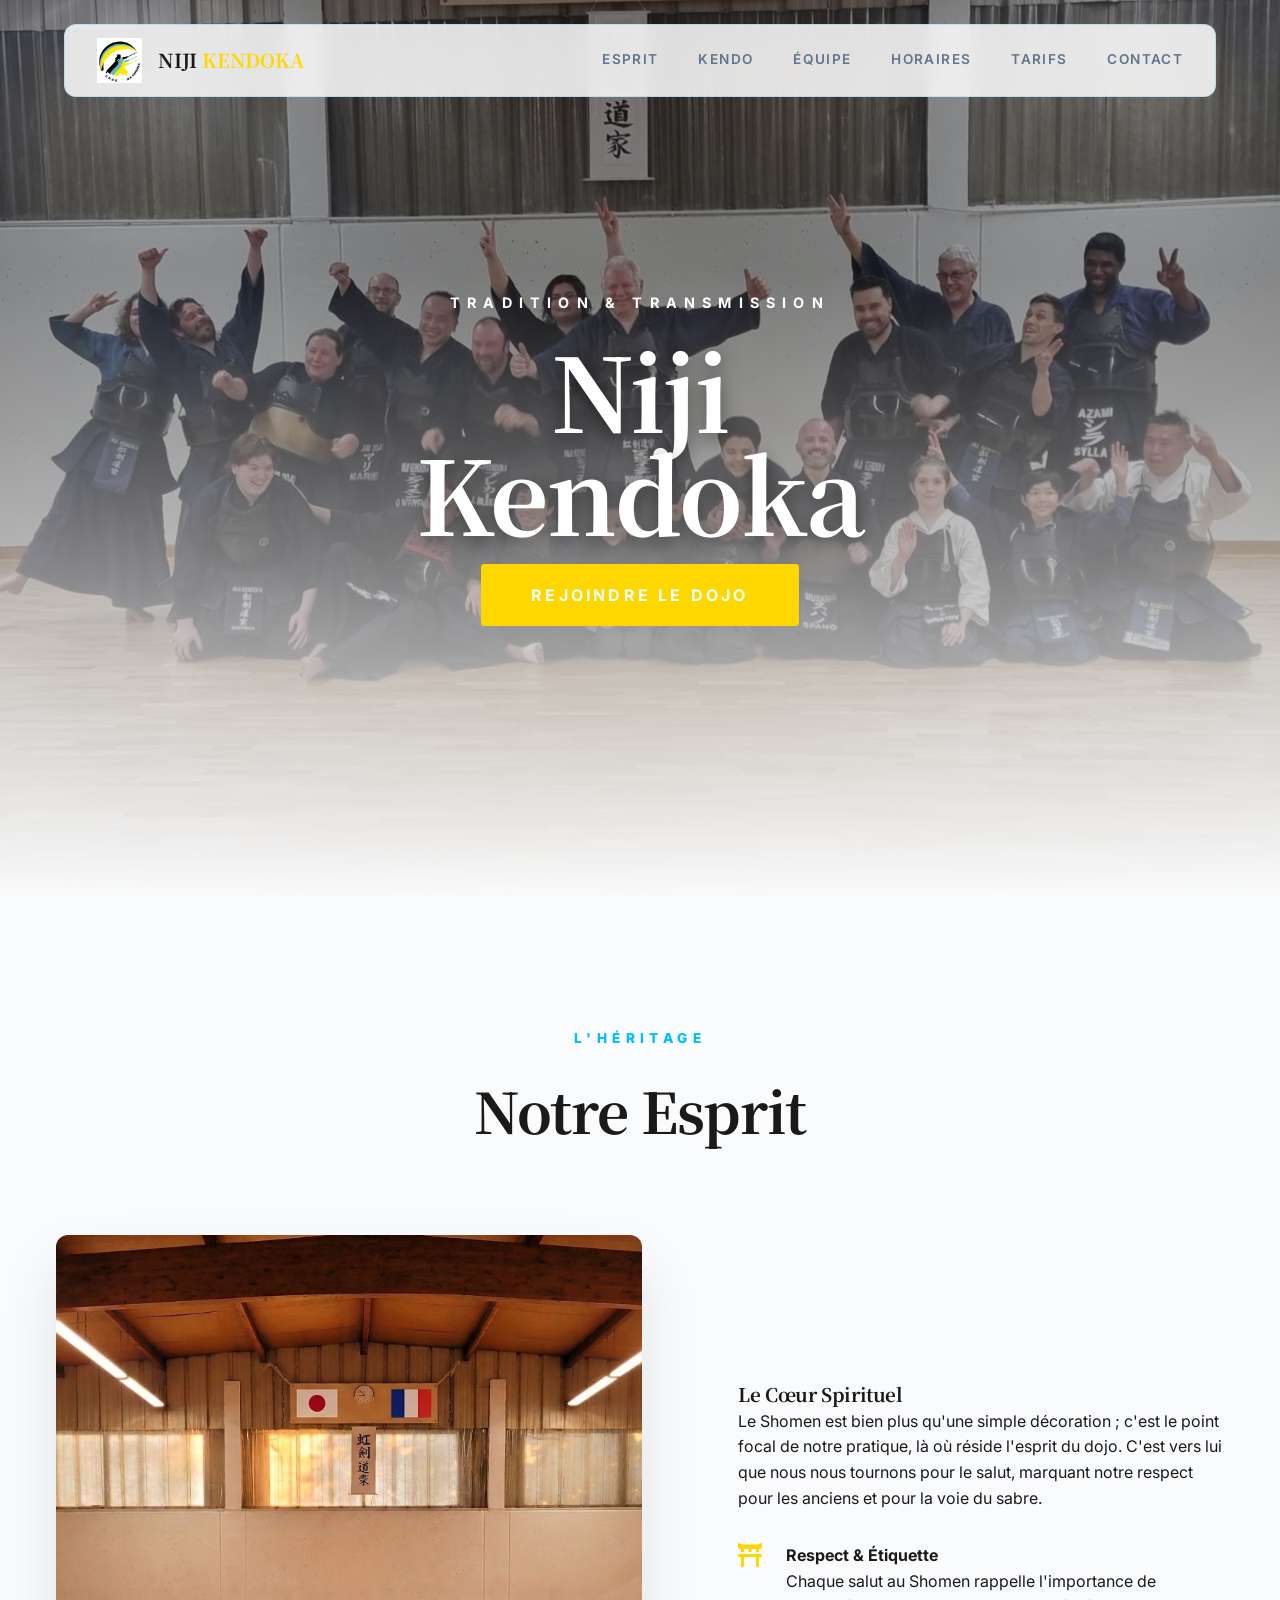
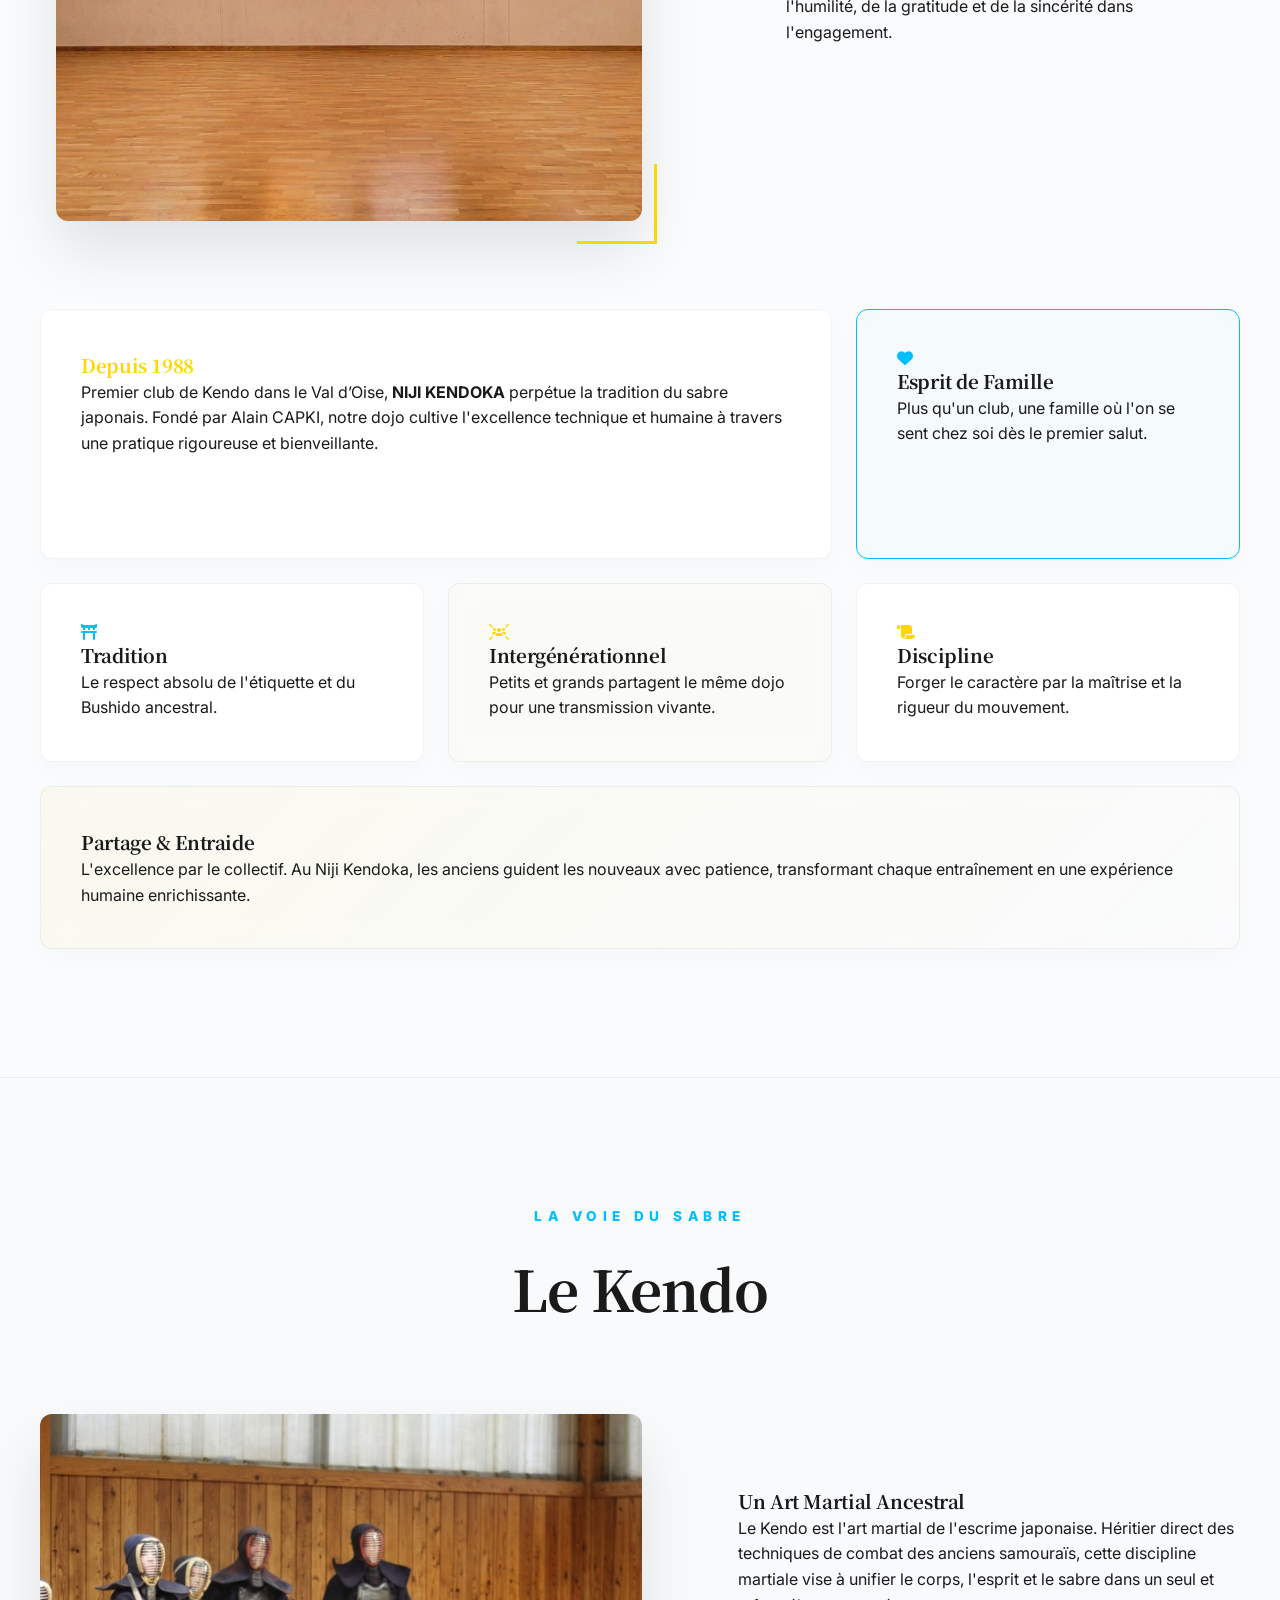
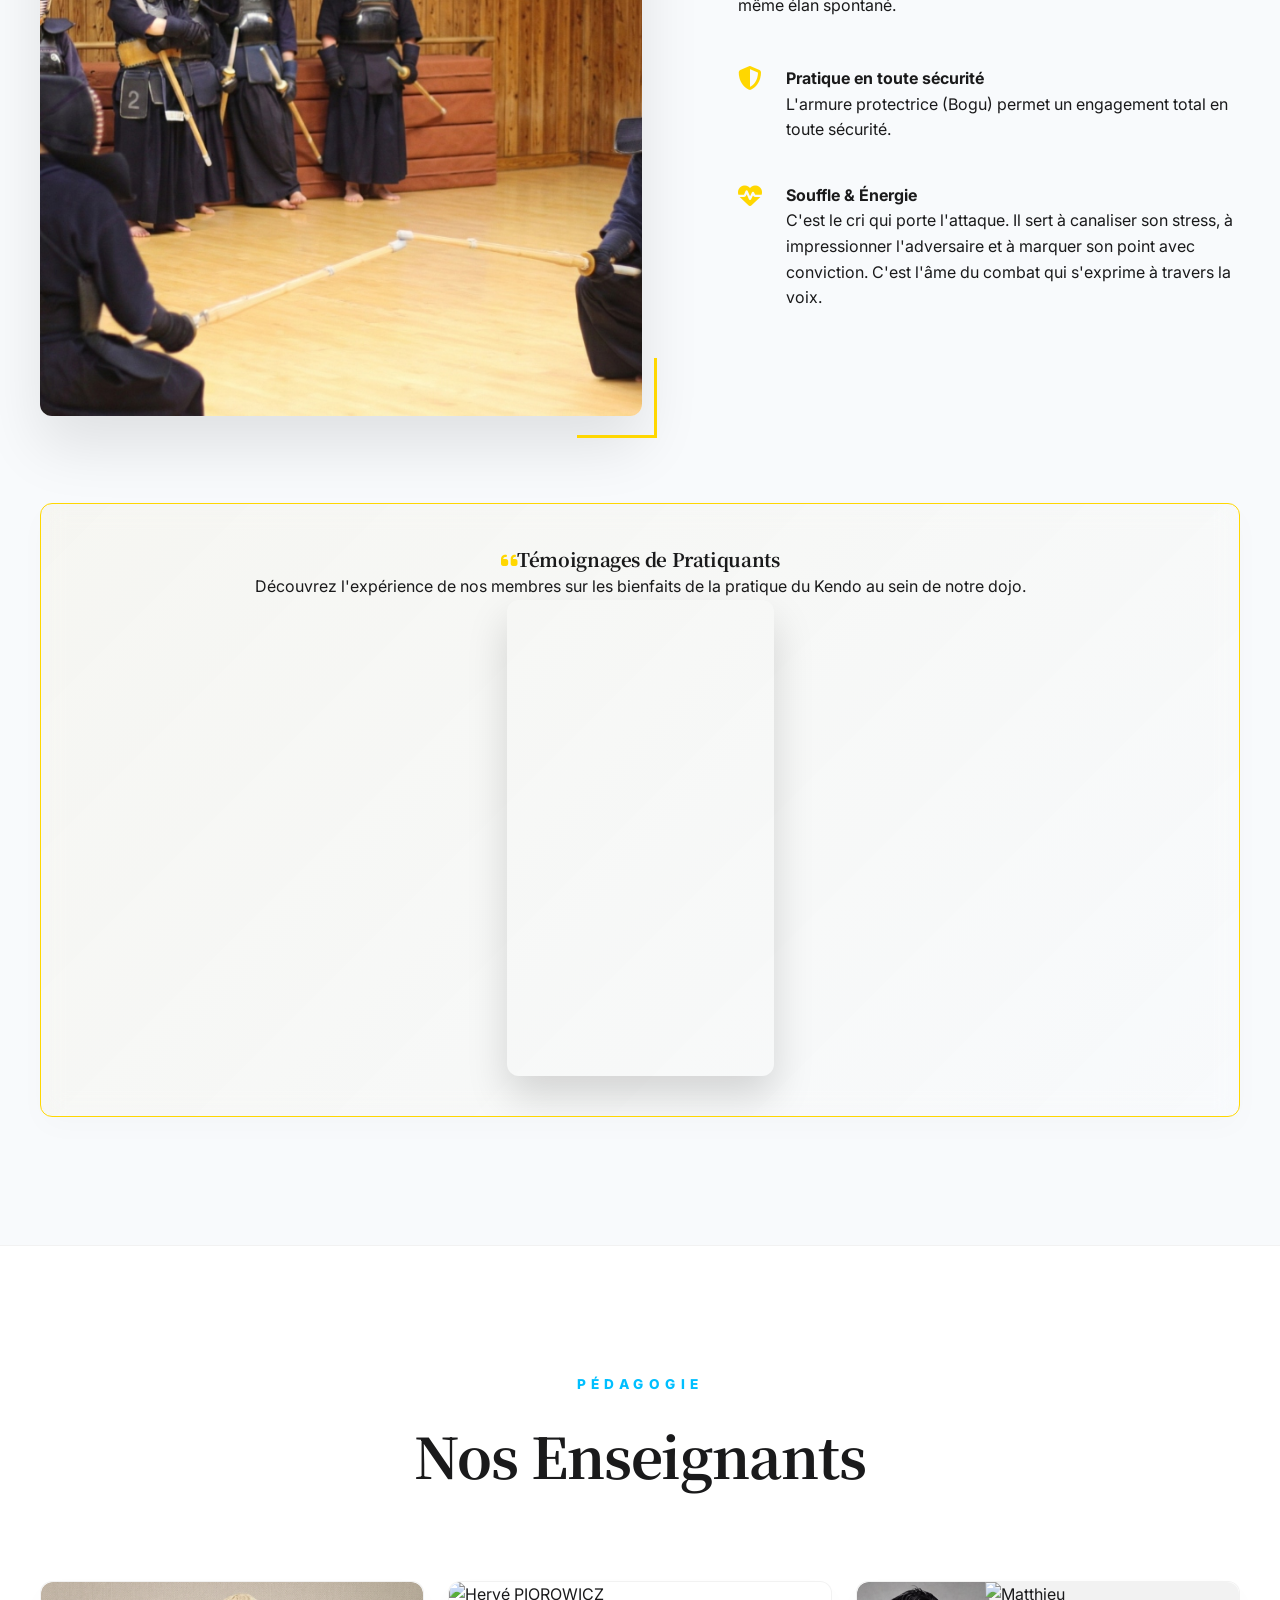
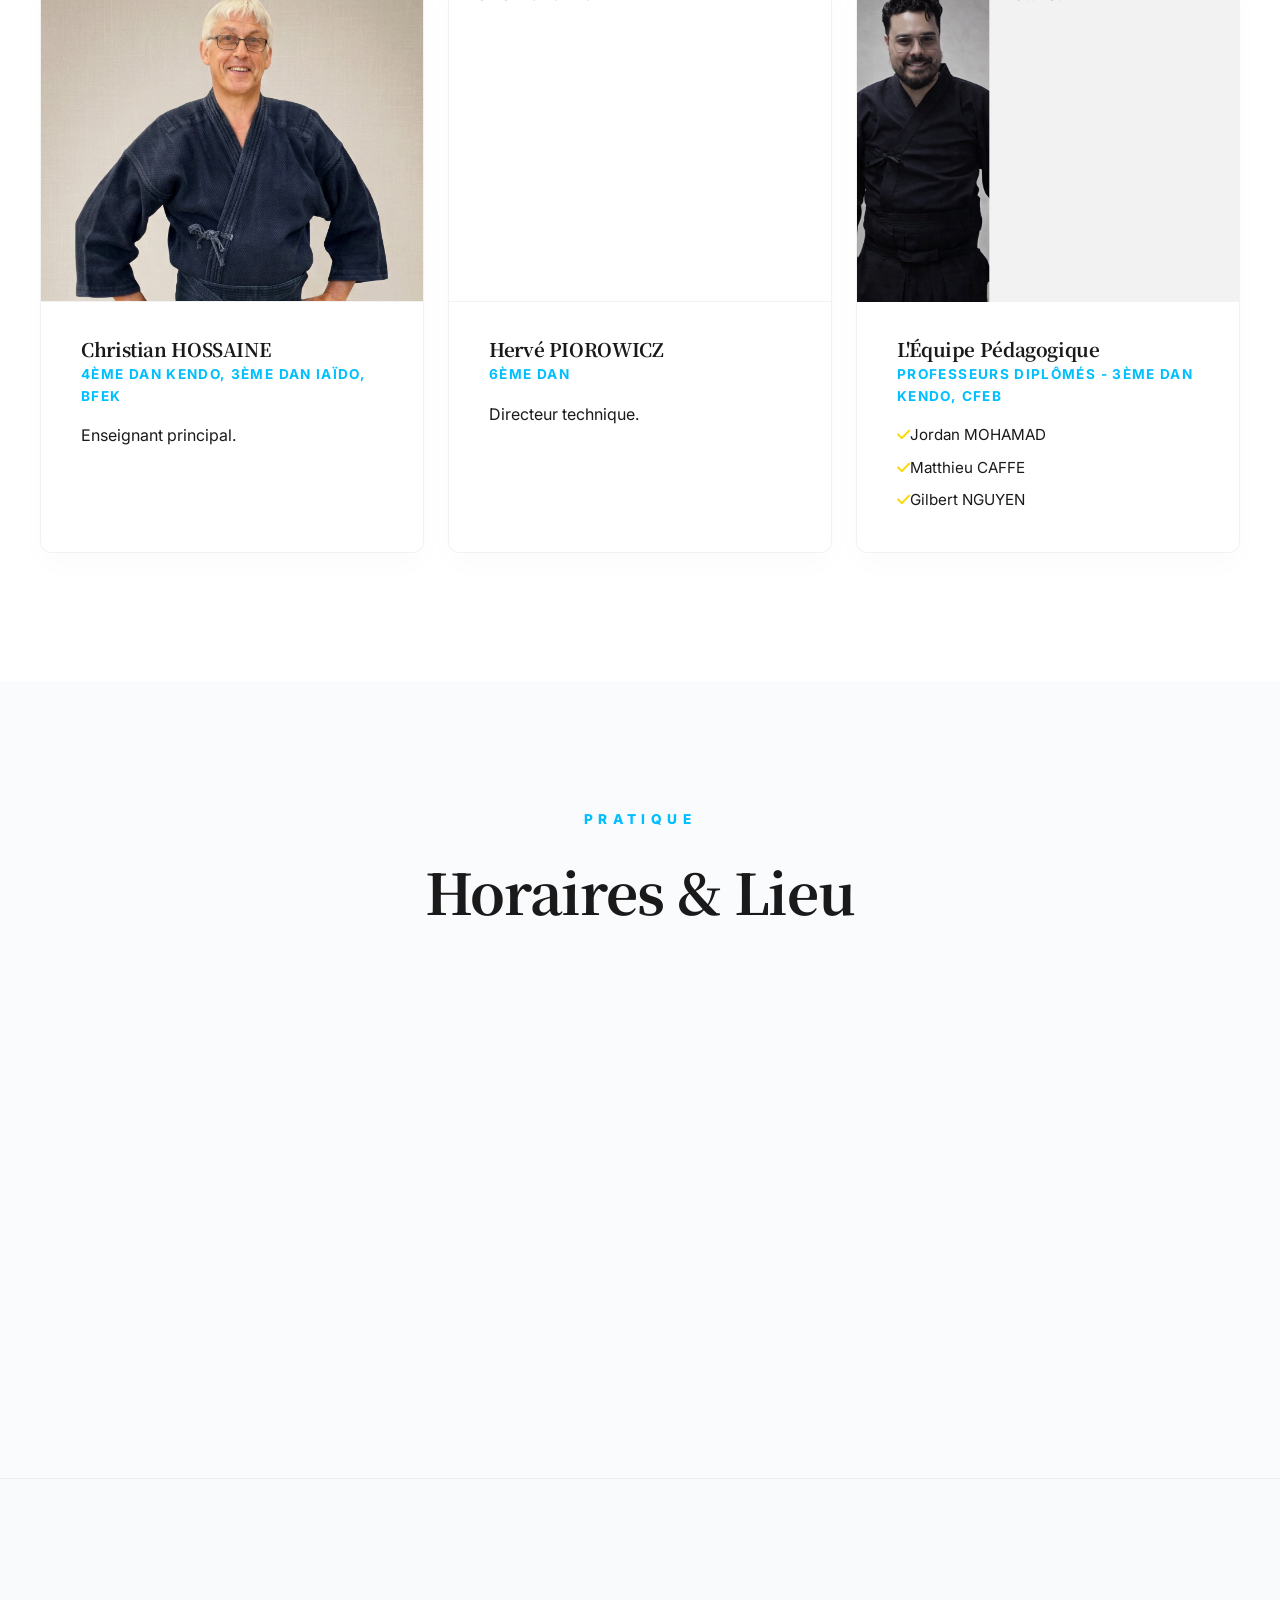
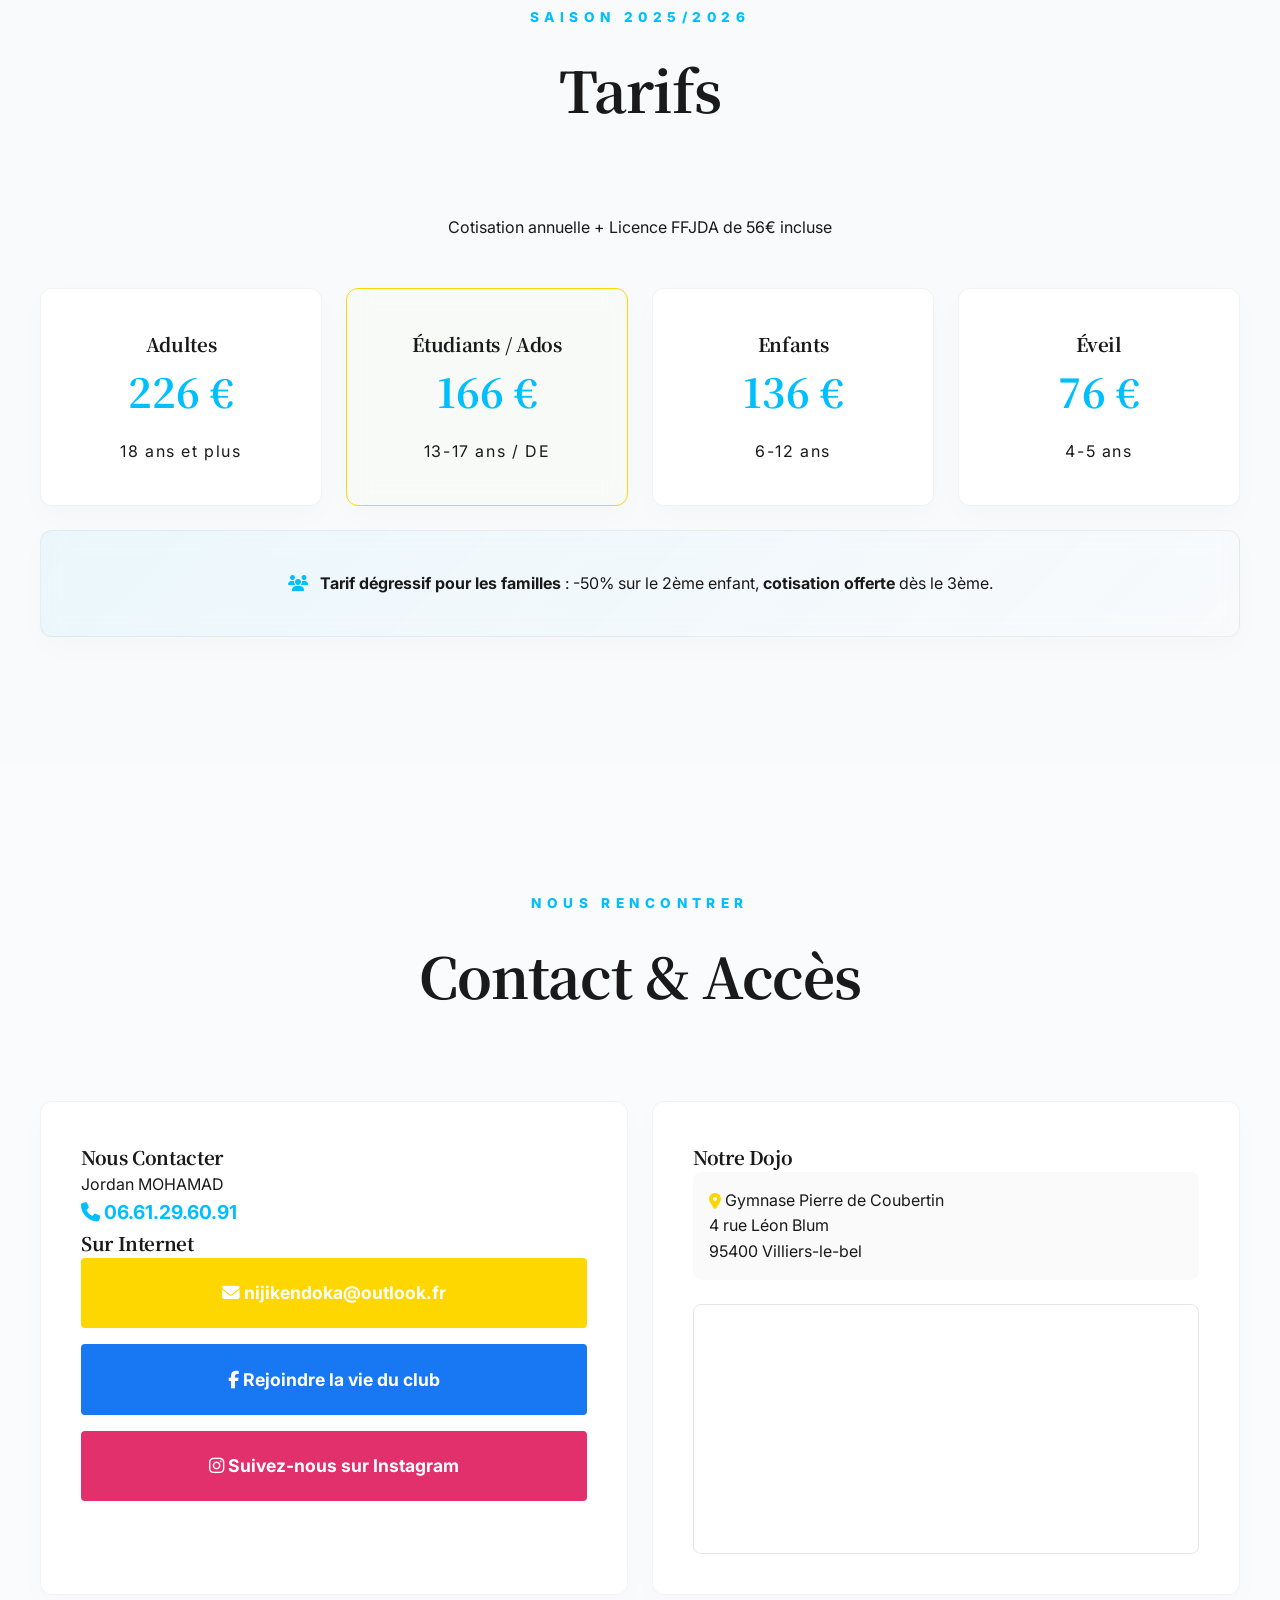
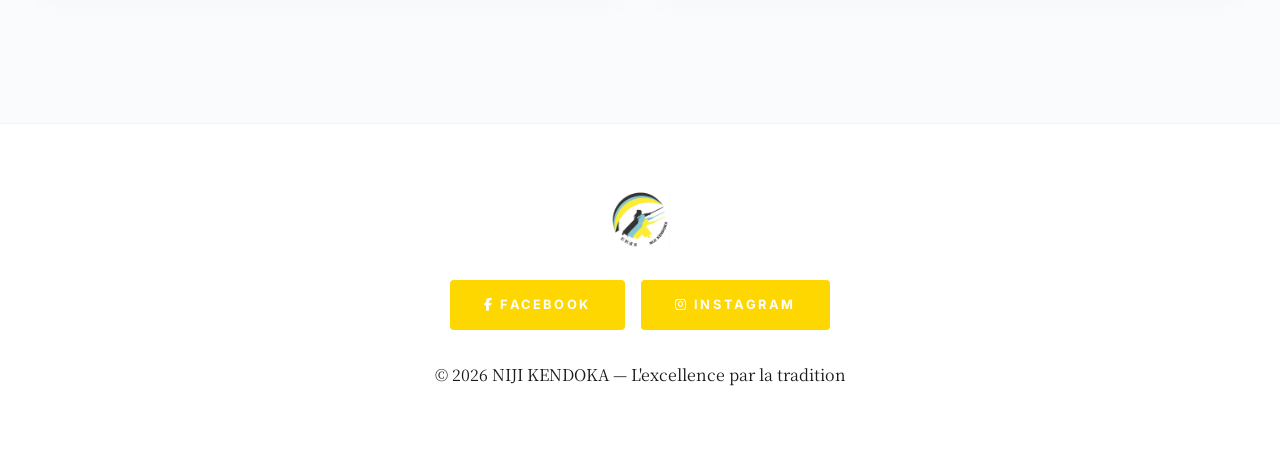
==== index.html @ efe62830 "style: Adjust Matthieu's team photo object-position." ====
<!DOCTYPE html>
<html lang="fr">

<head>
    <meta charset="UTF-8">
    <meta name="viewport" content="width=device-width, initial-scale=1.0">
    <title>Niji Kendoka | Étiquette & Tradition</title>
    <meta name="description" content="Niji Kendoka - Dojo de Kendo. Excellence, Tradition et Communauté.">
    <!-- FontAwesome -->
    <link rel="stylesheet" href="https://cdnjs.cloudflare.com/ajax/libs/font-awesome/6.4.0/css/all.min.css">
    <!-- Custom Style -->
    <link rel="stylesheet" href="styles_v2.css?v=1.2">
</head>

<body>

    <!-- Premium Floating Navbar -->
    <nav class="glass-panel">
        <a href="#" class="nav-brand">
            <img src="logo.png" alt="Niji Kendoka Logo" class="nav-logo">
            <div class="nav-text">
                <span style="color: var(--color-text-main)">NIJI</span>
                <span style="color: var(--color-primary)">KENDOKA</span>
            </div>
        </a>
        <div class="nav-links">
            <a href="#about" class="nav-link">Esprit</a>
            <a href="#kendo" class="nav-link">Kendo</a>
            <a href="#teachers" class="nav-link">Équipe</a>
            <a href="#training" class="nav-link">Horaires</a>
            <a href="#pricing" class="nav-link">Tarifs</a>
            <a href="#contact" class="nav-link">Contact</a>
        </div>
    </nav>

    <!-- Hero Section -->
    <section class="hero">
        <img src="images/dojo.jpg" alt="Niji Kendoka Club" class="hero-bg">
        <div class="hero-overlay"></div>
        <div class="hero-content reveal">
            <span class="hero-tagline">Tradition & Transmission</span>
            <h1 class="hero-title font-japanese">Niji<br>Kendoka</h1>
            <a href="#about" class="btn-premium">Rejoindre le Dojo</a>
        </div>
    </section>

    <!-- About Section (Bento Grid) -->
    <section id="about">
        <span class="section-label">L'Héritage</span>
        <h2 class="section-title">Notre Esprit</h2>

        <!-- Shomen Premium Presentation -->
        <div class="discipline-premium reveal" style="margin-bottom: 5rem; padding: 0 1rem;">
            <div class="discipline-image-wrap">
                <img src="images/shomen.png" alt="Le Shomen de Niji Kendoka">
                <div
                    style="position: absolute; bottom: -15px; right: -15px; width: 80px; height: 80px; border-right: 3px solid var(--color-primary); border-bottom: 3px solid var(--color-primary);">
                </div>
            </div>
            <div class="discipline-content">
                <h3 class="text-3xl mb-6">Le Cœur Spirituel</h3>
                <p class="text-muted text-lg mb-8">
                    Le Shomen est bien plus qu'une simple décoration ; c'est le point focal de notre pratique, là où
                    réside l'esprit du dojo. C'est vers lui que nous nous tournons pour le salut, marquant notre respect
                    pour les anciens et pour la voie du sabre.
                </p>
                <div class="feature-list" style="margin-top: 2rem;">
                    <div class="feature-item">
                        <i class="fas fa-torii-gate feature-icon"></i>
                        <div>
                            <h4 class="font-bold mb-1 text-lg">Respect & Étiquette</h4>
                            <p class="text-muted">Chaque salut au Shomen rappelle l'importance de l'humilité, de la
                                gratitude et de la sincérité dans l'engagement.</p>
                        </div>
                    </div>
                </div>
            </div>
        </div>

        <div class="bento-grid">
            <div class="bento-item glass-panel col-8 reveal" style="min-height: 250px;">
                <h3 class="text-2xl mb-4" style="color: var(--color-primary)">Depuis 1988</h3>
                <p class="text-muted">
                    Premier club de Kendo dans le Val d’Oise, <span
                        style="color: var(--color-text-main); font-weight: 700;">NIJI KENDOKA</span> perpétue la
                    tradition du sabre japonais. Fondé par Alain CAPKI, notre dojo cultive l'excellence technique et
                    humaine à travers une pratique rigoureuse et bienveillante.
                </p>
            </div>
            <div class="bento-item glass-panel col-4 reveal"
                style="border-color: var(--color-secondary); background: rgba(0, 191, 255, 0.02);">
                <i class="fas fa-heart text-3xl mb-4" style="color: var(--color-secondary)"></i>
                <h3 class="text-xl">Esprit de Famille</h3>
                <p class="text-sm text-muted">Plus qu'un club, une famille où l'on se sent chez soi dès le premier
                    salut.</p>
            </div>
            <div class="bento-item glass-panel col-4 reveal">
                <i class="fas fa-torii-gate text-3xl mb-4" style="color: var(--color-secondary)"></i>
                <h3 class="text-xl">Tradition</h3>
                <p class="text-sm text-muted">Le respect absolu de l'étiquette et du Bushido ancestral.</p>
            </div>
            <div class="bento-item glass-panel col-4 reveal" style="background: rgba(255, 215, 0, 0.02);">
                <i class="fas fa-users-rays text-3xl mb-4" style="color: var(--color-primary)"></i>
                <h3 class="text-xl">Intergénérationnel</h3>
                <p class="text-sm text-muted">Petits et grands partagent le même dojo pour une transmission vivante.</p>
            </div>
            <div class="bento-item glass-panel col-4 reveal">
                <i class="fas fa-scroll text-3xl mb-4" style="color: var(--color-primary)"></i>
                <h3 class="text-xl">Discipline</h3>
                <p class="text-sm text-muted">Forger le caractère par la maîtrise et la rigueur du mouvement.</p>
            </div>
            <div class="bento-item glass-panel col-12 reveal"
                style="background: linear-gradient(135deg, rgba(255, 215, 0, 0.05), transparent);">
                <h3 class="text-2xl mb-2">Partage & Entraide</h3>
                <p class="text-muted">L'excellence par le collectif. Au Niji Kendoka, les anciens guident les nouveaux
                    avec patience, transformant chaque entraînement en une expérience humaine enrichissante.</p>
            </div>
        </div>
    </section>

    <!-- Kendo Section -->
    <section id="kendo" style="background-color: #F8FAFC; border-top: 1px solid rgba(0,0,0,0.05);">
        <span class="section-label">La Voie du Sabre</span>
        <h2 class="section-title">Le Kendo</h2>

        <div class="discipline-premium reveal">
            <div class="discipline-image-wrap">
                <img src="images/kendo_discipline.jpg" alt="Kendo Practice Premium">
                <div
                    style="position: absolute; bottom: -15px; right: -15px; width: 80px; height: 80px; border-right: 3px solid var(--color-primary); border-bottom: 3px solid var(--color-primary);">
                </div>
            </div>
            <div class="discipline-content">
                <h3 class="text-3xl mb-6">Un Art Martial Ancestral</h3>
                <p class="text-muted mb-8 text-lg">
                    Le Kendo est l'art martial de l'escrime japonaise. Héritier direct des techniques de combat des
                    anciens samouraïs, cette discipline martiale vise à unifier le corps, l'esprit et le sabre dans un
                    seul et même élan spontané.
                </p>
                <div class="feature-list">
                    <div class="feature-item">
                        <i class="fas fa-shield-halved feature-icon"></i>
                        <div>
                            <h4 class="font-bold mb-1 text-lg">Pratique en toute sécurité</h4>
                            <p class="text-muted">L'armure protectrice (Bogu) permet un engagement total en toute
                                sécurité.</p>
                        </div>
                    </div>
                    <div class="feature-item">
                        <i class="fas fa-heart-pulse feature-icon"></i>
                        <div>
                            <h4 class="font-bold mb-1 text-lg">Souffle & Énergie</h4>
                            <p class="text-muted">C'est le cri qui porte l'attaque. Il sert à canaliser son stress, à
                                impressionner l'adversaire et à marquer son point avec conviction. C'est l'âme du combat
                                qui s'exprime à travers la voix.</p>
                        </div>
                    </div>
                </div>
            </div>
        </div>

        <div class="bento-grid" style="margin-top: 5rem;">
            <div class="bento-item glass-panel col-12 reveal"
                style="text-align: center; border-color: var(--color-primary); background: linear-gradient(135deg, rgba(212, 175, 55, 0.05), transparent);">
                <h3 class="text-3xl font-bold mb-6"><i class="fas fa-quote-left mr-4"
                        style="color: var(--color-primary);"></i>Témoignages de Pratiquants</h3>
                <p class="text-muted text-lg mb-10 max-w-3xl mx-auto">
                    Découvrez l'expérience de nos membres sur les bienfaits de la pratique du Kendo au sein de notre
                    dojo.
                </p>
                <div style="display: flex; justify-content: center;">
                    <iframe
                        src="https://www.facebook.com/plugins/video.php?height=476&href=https%3A%2F%2Fwww.facebook.com%2Freel%2F1519318279381719%2F&show_text=false&width=267&t=0"
                        width="267" height="476"
                        style="border:none;overflow:hidden; border-radius: 12px; box-shadow: 0 20px 40px rgba(0,0,0,0.15);"
                        scrolling="no" frameborder="0" allowfullscreen="true"
                        allow="autoplay; clipboard-write; encrypted-media; picture-in-picture; web-share"
                        allowFullScreen="true"></iframe>
                </div>
            </div>
        </div>
    </section>

    <!-- Teachers Section -->
    <section id="teachers" style="background-color: var(--color-surface); border-top: 1px solid rgba(0,0,0,0.05);">
        <span class="section-label">Pédagogie</span>
        <h2 class="section-title">Nos Enseignants</h2>
        <div class="bento-grid">
            <div class="bento-item glass-panel col-4 reveal">
                <div class="teacher-image-container">
                    <img src="images/christian.png" alt="Christian HOSSAINE" class="teacher-photo christian-photo" style="object-position: center top;">
                </div>
                <h3 class="text-2xl font-bold mb-2">Christian HOSSAINE</h3>
                <p
                    style="color: var(--color-secondary); font-weight: 700; margin-bottom: 1rem; text-transform: uppercase; font-size: 0.85rem; letter-spacing: 0.1em;">
                    4ème dan Kendo, 3ème dan Iaïdo, BFEK
                </p>
                <p class="text-muted text-lg">Enseignant principal.</p>
            </div>

            <div class="bento-item glass-panel col-4 reveal">
                <div class="teacher-image-container">
                    <img src="images/Herve.png" alt="Hervé PIOROWICZ" class="teacher-photo" style="object-position: center top;">
                </div>
                <h3 class="text-2xl font-bold mb-2">Hervé PIOROWICZ</h3>
                <p
                    style="color: var(--color-secondary); font-weight: 700; margin-bottom: 1rem; text-transform: uppercase; font-size: 0.85rem; letter-spacing: 0.1em;">
                    6ème DAN
                </p>
                <p class="text-muted text-lg">Directeur technique.</p>
            </div>

            <div class="bento-item glass-panel col-4 reveal">
                <div class="team-images-container">
                    <img src="images/jordan.png" alt="Jordan" class="team-photo-sm"
                        style="transform: scale(1.1) translateY(-6%); transform-origin: center top;">
                    <img src="images/matthieu.png" alt="Matthieu" class="team-photo-sm" style="object-position: 60% 20%;">
                    <img src="images/gilbert.png" alt="Gilbert" class="team-photo-sm"
                        style="transform: scale(1.1) translateY(-8%); transform-origin: center top;">
                </div>
                <h3 class="text-2xl font-bold mb-2">L'Équipe Pédagogique</h3>
                <p
                    style="color: var(--color-secondary); font-weight: 700; margin-bottom: 1rem; text-transform: uppercase; font-size: 0.85rem; letter-spacing: 0.1em;">
                    Professeurs diplômés - 3ème dan Kendo, CFEB
                </p>
                <ul class="text-muted"
                    style="display: flex; flex-direction: column; gap: 0.5rem; list-style-type: none; padding: 0; font-size: 0.95rem;">
                    <li><i class="fas fa-check text-xs mr-2" style="color: var(--color-primary);"></i>Jordan MOHAMAD
                    </li>
                    <li><i class="fas fa-check text-xs mr-2" style="color: var(--color-primary);"></i>Matthieu CAFFE
                    </li>
                    <li><i class="fas fa-check text-xs mr-2" style="color: var(--color-primary);"></i>Gilbert NGUYEN
                    </li>
                </ul>
            </div>
        </div>
    </section>

    <!-- Dojo & Training -->
    <section id="training">
        <span class="section-label">Pratique</span>
        <h2 class="section-title">Horaires & Lieu</h2>

        <div class="table-wrap reveal">
            <table>
                <thead>
                    <tr>
                        <th>Section</th>
                        <th>Lundi</th>
                        <th>Mercredi</th>
                        <th>Vendredi</th>
                        <th>Samedi</th>
                    </tr>
                </thead>
                <tbody>
                    <tr>
                        <td class="font-bold">Enfants</td>
                        <td>-</td>
                        <td style="color: var(--color-secondary); font-weight: 700;">18:00 - 19:15</td>
                        <td>-</td>
                        <td style="color: var(--color-secondary); font-weight: 700;">15:45 - 17:15</td>
                    </tr>
                    <tr>
                        <td class="font-bold">Kendo No Kata</td>
                        <td style="color: var(--color-primary); font-weight: 700;">19:15 - 20:15</td>
                        <td style="color: var(--color-primary); font-weight: 700;">19:30 - 20:15</td>
                        <td style="color: var(--color-primary); font-weight: 700;">19:15 - 20:15</td>
                        <td style="color: var(--color-primary); font-weight: 700;">14:00 - 15:30</td>
                    </tr>
                    <tr>
                        <td class="font-bold">Adultes</td>
                        <td style="font-weight: 700;">20:30 - 22:00</td>
                        <td style="font-weight: 700;">20:30 - 22:00</td>
                        <td style="font-weight: 700;">20:30 - 22:00</td>
                        <td style="font-weight: 700;">15:45 - 17:15</td>
                    </tr>
                </tbody>
            </table>
        </div>
    </section>

    <!-- Pricing Section -->
    <section id="pricing" style="background-color: #F8FAFC; border-top: 1px solid rgba(0,0,0,0.05);">
        <span class="section-label">Saison 2025/2026</span>
        <h2 class="section-title">Tarifs</h2>
        <div style="text-align: center; margin-bottom: 3rem;">
            <p class="text-muted italic">Cotisation annuelle + Licence FFJDA de 56€ incluse</p>
        </div>

        <div class="bento-grid">
            <div class="bento-item glass-panel col-3 reveal"
                style="text-align: center; justify-content: center; min-height: 200px;">
                <h3 class="text-xl font-bold mb-4">Adultes</h3>
                <div
                    style="font-size: 2.5rem; font-family: 'Noto Serif JP', serif; font-weight: 700; color: var(--color-secondary); margin-bottom: 1rem;">
                    226 €</div>
                <p class="text-sm text-muted uppercase" style="letter-spacing: 0.1em;">18 ans et plus</p>
            </div>
            <div class="bento-item glass-panel col-3 reveal"
                style="text-align: center; justify-content: center; min-height: 200px; border-color: var(--color-primary); background: rgba(255, 215, 0, 0.02);">
                <h3 class="text-xl font-bold mb-4">Étudiants / Ados</h3>
                <div
                    style="font-size: 2.5rem; font-family: 'Noto Serif JP', serif; font-weight: 700; color: var(--color-secondary); margin-bottom: 1rem;">
                    166 €</div>
                <p class="text-sm text-muted uppercase" style="letter-spacing: 0.1em;">13-17 ans / DE</p>
            </div>
            <div class="bento-item glass-panel col-3 reveal"
                style="text-align: center; justify-content: center; min-height: 200px;">
                <h3 class="text-xl font-bold mb-4">Enfants</h3>
                <div
                    style="font-size: 2.5rem; font-family: 'Noto Serif JP', serif; font-weight: 700; color: var(--color-secondary); margin-bottom: 1rem;">
                    136 €</div>
                <p class="text-sm text-muted uppercase" style="letter-spacing: 0.1em;">6-12 ans</p>
            </div>
            <div class="bento-item glass-panel col-3 reveal"
                style="text-align: center; justify-content: center; min-height: 200px;">
                <h3 class="text-xl font-bold mb-4">Éveil</h3>
                <div
                    style="font-size: 2.5rem; font-family: 'Noto Serif JP', serif; font-weight: 700; color: var(--color-secondary); margin-bottom: 1rem;">
                    76 €</div>
                <p class="text-sm text-muted uppercase" style="letter-spacing: 0.1em;">4-5 ans</p>
            </div>
            <div class="bento-item glass-panel col-12 reveal"
                style="background: linear-gradient(135deg, rgba(0, 191, 255, 0.05), transparent); text-align: center;">
                <p class="text-lg">
                    <i class="fas fa-users" style="color: var(--color-secondary); margin-right: 8px;"></i>
                    <strong>Tarif dégressif pour les familles</strong> : -50% sur le 2ème enfant, <strong>cotisation
                        offerte</strong> dès le 3ème.
                </p>
            </div>
        </div>
    </section>


    <!-- Contact & Accès -->
    <section id="contact">
        <span class="section-label">Nous rencontrer</span>
        <h2 class="section-title">Contact & Accès</h2>
        <div class="bento-grid">
            <div class="bento-item glass-panel col-6 reveal">
                <h3 class="text-2xl mb-6">Nous Contacter</h3>
                <div class="contact-details mb-8">
                    <p class="text-xl font-bold mb-2">Jordan MOHAMAD</p>
                    <p style="color: var(--color-secondary); font-size: 1.2rem; font-weight: 700;">
                        <i class="fas fa-phone mr-2"></i> 06.61.29.60.91
                    </p>
                </div>

                <h3 class="text-xl mb-4">Sur Internet</h3>
                <div style="display: flex; flex-direction: column; gap: 1rem; margin-bottom: 2rem;">
                    <a href="mailto:nijikendoka@outlook.fr" class="btn-premium"
                        style="text-transform: none; letter-spacing: normal; font-size: 1.1rem; text-align: center;">
                        <i class="fas fa-envelope mr-2"></i> nijikendoka@outlook.fr
                    </a>
                    <a href="https://www.facebook.com/groups/nijikendoka" target="_blank" class="btn-premium"
                        style="text-transform: none; letter-spacing: normal; font-size: 1.1rem; text-align: center; background: #1877F2; border-color: #1877F2;">
                        <i class="fab fa-facebook-f mr-2"></i> Rejoindre la vie du club
                    </a>
                    <a href="https://www.instagram.com/nijikendoka/" target="_blank" class="btn-premium"
                        style="text-transform: none; letter-spacing: normal; font-size: 1.1rem; text-align: center; background: #E1306C; border-color: #E1306C;">
                        <i class="fab fa-instagram mr-2"></i> Suivez-nous sur Instagram
                    </a>
                </div>


            </div>

            <div class="bento-item glass-panel col-6 reveal" style="display: flex; flex-direction: column;">
                <h3 class="text-2xl mb-4">Notre Dojo</h3>
                <div style="margin-bottom: 1.5rem; padding: 1rem; background: rgba(0,0,0,0.02); border-radius: 8px;">
                    <p class="text-lg font-bold" style="color: var(--color-text-main);">
                        <i class="fas fa-map-marker-alt mr-2 text-2xl"
                            style="color: var(--color-primary); vertical-align: middle;"></i>
                        Gymnase Pierre de Coubertin
                    </p>
                    <p class="text-muted text-base mt-2 ml-8">4 rue Léon Blum<br>95400 Villiers-le-bel</p>
                </div>
                <!-- Google Maps Embed -->
                <div
                    style="flex: 1; min-height: 250px; border-radius: 8px; overflow: hidden; border: 1px solid rgba(0,0,0,0.1);">
                    <iframe
                        src="https://www.google.com/maps/embed?pb=!1m18!1m12!1m3!1d2616.425501865913!2d2.392476576883!3d49.002542095874284!2m3!1f0!2f0!3f0!3m2!1i1024!2i768!4f13.1!3m3!1m2!1s0x47e66aa11c6d8621%3A0x6b1ccb2f3455799b!2sGymnase%20Pierre%20De%20Coubertin!5e0!3m2!1sfr!2sfr!4v1709400000000!5m2!1sfr!2sfr"
                        width="100%" height="100%" style="border:0;" allowfullscreen="" loading="lazy"
                        referrerpolicy="no-referrer-when-downgrade"></iframe>
                </div>
            </div>
        </div>
    </section>

    <!-- Footer -->
    <footer style="padding: 4rem 2rem; border-top: 1px solid rgba(0,0,0,0.05); text-align: center;">
        <img src="logo.png" alt="Niji Kendoka Logo" style="height: 60px; margin-bottom: 1.5rem; opacity: 0.8;">
        <div style="display: flex; justify-content: center; gap: 1rem; flex-wrap: wrap; margin-bottom: 2rem;">
            <a href="https://www.facebook.com/groups/nijikendoka" target="_blank" class="btn-premium"
                style="font-size: 0.8rem; padding: 0.8rem 2rem;">
                <i class="fab fa-facebook-f mr-2"></i> Facebook
            </a>
            <a href="https://www.instagram.com/nijikendoka/" target="_blank" class="btn-premium"
                style="font-size: 0.8rem; padding: 0.8rem 2rem;">
                <i class="fab fa-instagram mr-2"></i> Instagram
            </a>
        </div>
        <span class="font-japanese text-muted tracking-widest text-xs uppercase">
            © 2026 NIJI KENDOKA — L'excellence par la tradition
        </span>
    </footer>


    <!-- Scripts -->
    <script src="script_v2.js"></script>
</body>

</html>
---- styles_v2.css ----
@import url('https://fonts.googleapis.com/css2?family=Inter:wght@300;400;500;600;700&family=Noto+Serif+JP:wght@400;700&display=swap');

:root {
    --color-bg: #FAFBFC;
    --color-surface: #FFFFFF;
    --color-primary: #FFD700;
    /* Logo Gold */
    --color-secondary: #00BFFF;
    /* Logo Cyan */
    --color-text-main: #1A1A1B;
    /* Deep Graphite/Black from Logo */
    --color-text-muted: #64748B;
    --color-glass: rgba(255, 255, 255, 0.85);
    --color-glass-border: rgba(0, 191, 255, 0.2);
    /* Subtle Cyan border */
    --transition: all 0.3s cubic-bezier(0.4, 0, 0.2, 1);
}

* {
    margin: 0;
    padding: 0;
    box-sizing: border-box;
}

html {
    scroll-behavior: smooth;
}

body {
    background-color: var(--color-bg);
    color: var(--color-text-main);
    font-family: 'Inter', sans-serif;
    line-height: 1.6;
    overflow-x: hidden;
}

.font-japanese {
    font-family: 'Noto Serif JP', serif;
}

/* Typography */
h1,
h2,
h3 {
    font-family: 'Noto Serif JP', serif;
    font-weight: 700;
    letter-spacing: -0.02em;
}

/* Glassmorphism */
.glass-panel {
    background: var(--color-glass);
    backdrop-filter: blur(12px);
    -webkit-backdrop-filter: blur(12px);
    border: 1px solid var(--color-glass-border);
    border-radius: 12px;
}

/* Navigation */
nav {
    position: fixed;
    top: 1.5rem;
    left: 50%;
    transform: translateX(-50%);
    width: 90%;
    max-width: 1200px;
    padding: 0.8rem 2rem;
    z-index: 1000;
    display: flex;
    justify-content: space-between;
    align-items: center;
    transition: var(--transition);
}

.nav-brand {
    display: flex;
    align-items: center;
    gap: 1rem;
    text-decoration: none;
}

.nav-logo {
    height: 45px;
    width: auto;
    object-fit: contain;
}

.nav-text {
    font-family: 'Noto Serif JP', serif;
    font-weight: 700;
    font-size: 1.2rem;
    letter-spacing: -0.01em;
    color: var(--color-text-main);
}

.nav-links {
    display: flex;
    gap: 2.5rem;
    align-items: center;
}

nav.scrolled {
    top: 0;
    width: 100%;
    max-width: none;
    border-radius: 0;
    background: rgba(255, 255, 255, 0.95);
    border-bottom: 2px solid var(--color-glass-border);
    box-shadow: 0 4px 20px rgba(0, 0, 0, 0.05);
}

.nav-link {
    color: var(--color-text-muted);
    text-decoration: none;
    font-size: 0.85rem;
    text-transform: uppercase;
    letter-spacing: 0.1em;
    transition: var(--transition);
    position: relative;
    font-weight: 600;
}

.nav-link:hover {
    color: var(--color-primary);
}

.nav-link::after {
    content: '';
    position: absolute;
    bottom: -4px;
    left: 0;
    width: 0;
    height: 2px;
    background: var(--color-primary);
    transition: var(--transition);
}

.nav-link:hover::after {
    width: 100%;
}

/* Hero Section */
.hero {
    height: 100vh;
    position: relative;
    display: flex;
    align-items: center;
    justify-content: center;
    overflow: hidden;
    background-color: #000;
    /* Backdrop for image */
}

.hero-bg {
    position: absolute;
    top: 0;
    left: 0;
    width: 100%;
    height: 100%;
    object-fit: cover;
    opacity: 0.6;
    transition: transform 10s ease-out;
}

.hero:hover .hero-bg {
    transform: scale(1.1);
}

.hero-overlay {
    position: absolute;
    inset: 0;
    background: linear-gradient(to bottom, transparent 30%, var(--color-bg) 100%);
}

.hero-content {
    position: relative;
    z-index: 10;
    text-align: center;
}

.hero-tagline {
    color: #fff;
    font-size: 0.9rem;
    font-weight: 700;
    text-transform: uppercase;
    letter-spacing: 0.5em;
    margin-bottom: 1.5rem;
    display: block;
}

.hero-title {
    font-size: clamp(3.5rem, 8vw, 7rem);
    line-height: 1;
    margin-bottom: 2.5rem;
    color: #fff;
    text-shadow: 0 5px 20px rgba(0, 0, 0, 0.5);
}

.btn-premium {
    padding: 1.2rem 3rem;
    background: var(--color-primary);
    border: 2px solid var(--color-primary);
    color: #fff;
    text-decoration: none;
    font-weight: 700;
    text-transform: uppercase;
    letter-spacing: 0.2em;
    transition: var(--transition);
    border-radius: 4px;
}

.btn-premium:hover {
    background: transparent;
    color: var(--color-primary);
    box-shadow: 0 10px 30px rgba(212, 175, 55, 0.3);
}

/* Sections */
section {
    padding: 8rem 2rem;
}

.section-label {
    color: var(--color-secondary);
    font-size: 0.85rem;
    font-weight: 800;
    text-transform: uppercase;
    letter-spacing: 0.4em;
    margin-bottom: 1rem;
    display: block;
    text-align: center;
}

.section-title {
    font-size: 3.5rem;
    text-align: center;
    margin-bottom: 5rem;
    color: var(--color-text-main);
}

/* Bento Grid / Cards */
.bento-grid {
    display: grid;
    grid-template-columns: repeat(12, 1fr);
    gap: 1.5rem;
    max-width: 1200px;
    margin: 0 auto;
}

.bento-item {
    padding: 2.5rem;
    transition: var(--transition);
    display: flex;
    flex-direction: column;
    justify-content: flex-start;
    background: var(--color-surface);
    border: 1px solid rgba(0, 0, 0, 0.05);
    box-shadow: 0 10px 30px rgba(0, 0, 0, 0.02);
    overflow: hidden;
    /* Crucial for bleeding images */
}

.bento-item:hover {
    border-color: var(--color-primary);
    transform: translateY(-8px);
    box-shadow: 0 20px 40px rgba(212, 175, 55, 0.1);
}

/* Teacher Section Specific Styles */
.teacher-image-container {
    width: calc(100% + 5rem);
    margin: -2.5rem -2.5rem 2rem -2.5rem;
    height: 320px;
    overflow: hidden;
    border-radius: 12px 12px 0 0;
    border-bottom: 1px solid rgba(0, 0, 0, 0.05);
}

.teacher-photo {
    width: 100%;
    height: 100%;
    object-fit: cover;
    object-position: center 15%;
    /* Fix for cut heads, focusing slightly higher */
    transition: transform 0.8s cubic-bezier(0.4, 0, 0.2, 1);
}

.bento-item:hover .teacher-photo {
    transform: scale(1.08);
}

.team-images-container {
    width: calc(100% + 5rem);
    margin: -2.5rem -2.5rem 2rem -2.5rem;
    height: 320px;
    display: flex;
    gap: 2px;
    background: rgba(0, 0, 0, 0.05);
    overflow: hidden;
    border-radius: 12px 12px 0 0;
}

.team-photo-sm {
    flex: 1;
    min-width: 0;
    height: 100%;
    object-fit: cover;
    object-position: center 20%;
    transition: flex 0.6s cubic-bezier(0.4, 0, 0.2, 1), filter 0.3s ease;
    filter: grayscale(20%);
}

.team-photo-sm:hover {
    flex: 2.5;
    filter: grayscale(0%);
}

.col-6 {
    grid-column: span 6;
}

.col-4 {
    grid-column: span 4;
}

.col-8 {
    grid-column: span 8;
}

.col-3 {
    grid-column: span 3;
}

.col-12 {
    grid-column: span 12;
}

/* Discipline Premium */
.discipline-premium {
    display: flex;
    flex-wrap: wrap;
    gap: 6rem;
    max-width: 1200px;
    margin: 0 auto;
    align-items: center;
}

.discipline-image-wrap {
    flex: 1 1 500px;
    position: relative;
    border-radius: 12px;
    overflow: visible;
}

.discipline-image-wrap img {
    width: 100%;
    aspect-ratio: 1;
    object-fit: cover;
    border-radius: 12px;
    box-shadow: 0 30px 60px rgba(0, 0, 0, 0.1);
}

.discipline-content {
    flex: 1 1 400px;
}

.feature-list {
    list-style: none;
    margin-top: 3rem;
}

.feature-item {
    display: flex;
    gap: 1.5rem;
    margin-bottom: 2.5rem;
}

.feature-icon {
    color: var(--color-primary);
    font-size: 1.5rem;
    flex-shrink: 0;
}

/* Custom Table */
.table-wrap {
    overflow-x: auto;
    margin: 0 auto;
    max-width: 1000px;
    background: var(--color-surface);
    border-radius: 8px;
    box-shadow: 0 20px 50px rgba(0, 0, 0, 0.03);
    border: 1px solid rgba(0, 0, 0, 0.05);
}

table {
    width: 100%;
    border-collapse: collapse;
}

th,
td {
    padding: 1.8rem;
    text-align: left;
    border-bottom: 1px solid rgba(0, 0, 0, 0.05);
}

th {
    color: var(--color-secondary);
    text-transform: uppercase;
    font-size: 0.8rem;
    letter-spacing: 0.2em;
    font-weight: 800;
    background-color: #F1F5F9;
}

/* Animations */
.reveal {
    opacity: 0;
    transform: translateY(40px);
    transition: all 1.2s cubic-bezier(0.165, 0.84, 0.44, 1);
}

.reveal.active {
    opacity: 1;
    transform: translateY(0);
}

/* Footer */
footer {
    padding: 6rem 2rem;
    background-color: var(--color-surface);
    border-top: 1px solid rgba(0, 0, 0, 0.05);
    text-align: center;
}

/* Tablet Adjustments */
@media (max-width: 1200px) {
    nav {
        width: 95%;
        padding: 0.8rem 1.5rem;
    }

    .nav-links {
        gap: 1.5rem;
    }
}

@media (max-width: 1024px) {
    nav {
        padding: 0.8rem 1rem;
    }

    .nav-links {
        gap: 1.2rem;
    }

    .nav-link {
        font-size: 0.8rem;
        letter-spacing: 0.05em;
    }

    .nav-text {
        font-size: 1.1rem;
    }
}

/* Mobile Adjustments */
@media (max-width: 768px) {

    .col-6,
    .col-4,
    .col-3,
    .col-8 {
        grid-column: span 12;
    }

    .hero-title {
        font-size: 4rem;
    }

    nav {
        width: 100%;
        top: 0;
        border-radius: 0;
        padding: 1rem 0.5rem;
        flex-direction: column;
        /* Stack logo and links for more space */
    }

    .nav-brand {
        gap: 0.5rem;
    }

    .nav-logo {
        height: 40px;
    }

    .nav-text {
        display: none;
    }

    .nav-links {
        gap: 0.5rem;
        flex-wrap: wrap;
        justify-content: center;
        margin-top: 0.6rem;
    }

    .nav-link {
        font-size: 0.7rem;
        letter-spacing: 0;
    }

    .teacher-photo {
        object-position: center 25%;
    }

    .christian-photo {
        object-position: center 10%;
        /* Specific crop for Christian's photo */
    }

    .section-title {
        font-size: 2.5rem;
    }

    section {
        padding: 6rem 1.5rem;
    }

    .bento-grid {
        gap: 1rem;
    }

    .bento-item {
        padding: 1.5rem !important;
        text-align: center !important;
        display: flex !important;
        flex-direction: column !important;
        align-items: center !important;
    }

    /* Teacher Photos Container */
    .teacher-image-container {
        height: 200px !important;
        width: calc(100% + 3rem) !important;
        margin: -1.5rem -1.5rem 1.5rem -1.5rem !important;
        overflow: hidden !important;
    }

    /* Pedagogical Team specific: 3 photos always visible */
    .team-images-container {
        display: grid !important;
        grid-template-columns: repeat(3, 1fr) !important;
        height: 180px !important;
        width: calc(100% + 3rem) !important;
        margin: -1.5rem -1.5rem 1.5rem -1.5rem !important;
        gap: 1px !important;
        overflow: hidden !important;
    }

    .team-photo-sm {
        width: 100% !important;
        height: 100% !important;
        opacity: 1 !important;
        filter: grayscale(0%) !important;
        object-fit: cover !important;
        object-position: center 20% !important;
    }

    /* Force Title and Text Centering */
    .bento-item h3,
    .bento-item p {
        text-align: center !important;
        width: 100% !important;
    }

    .bento-item ul {
        display: flex !important;
        flex-direction: column !important;
        align-items: center !important;
        padding: 0 !important;
        margin: 1rem auto !important;
        list-style: none !important;
        width: 100% !important;
    }

    .bento-item li {
        text-align: left !important;
        width: fit-content !important;
        margin-bottom: 0.5rem !important;
    }

    /* Responsive Table Fix */
    .table-wrap {
        margin: 0 -1.5rem !important;
        border-radius: 0 !important;
        border-left: none !important;
        border-right: none !important;
    }

    table {
        display: block;
        overflow-x: auto;
        white-space: nowrap;
        -webkit-overflow-scrolling: touch;
    }
}
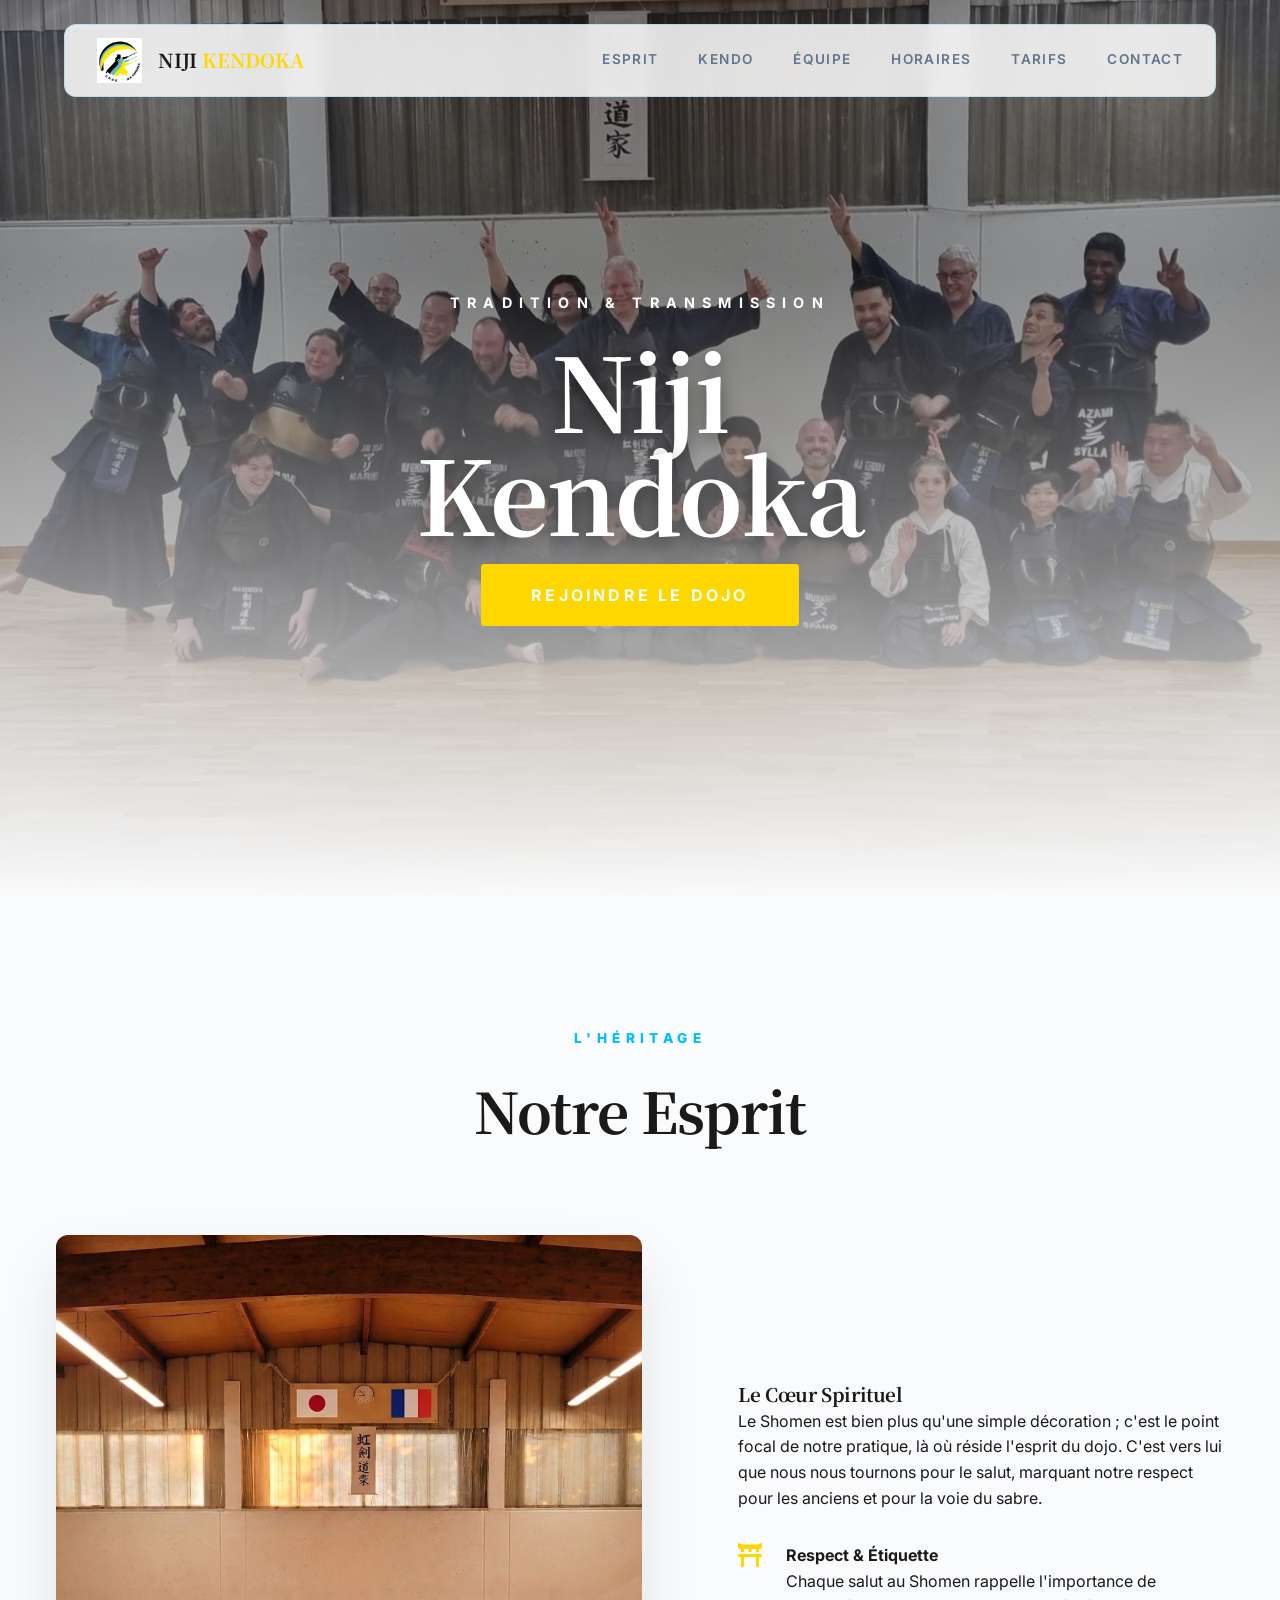
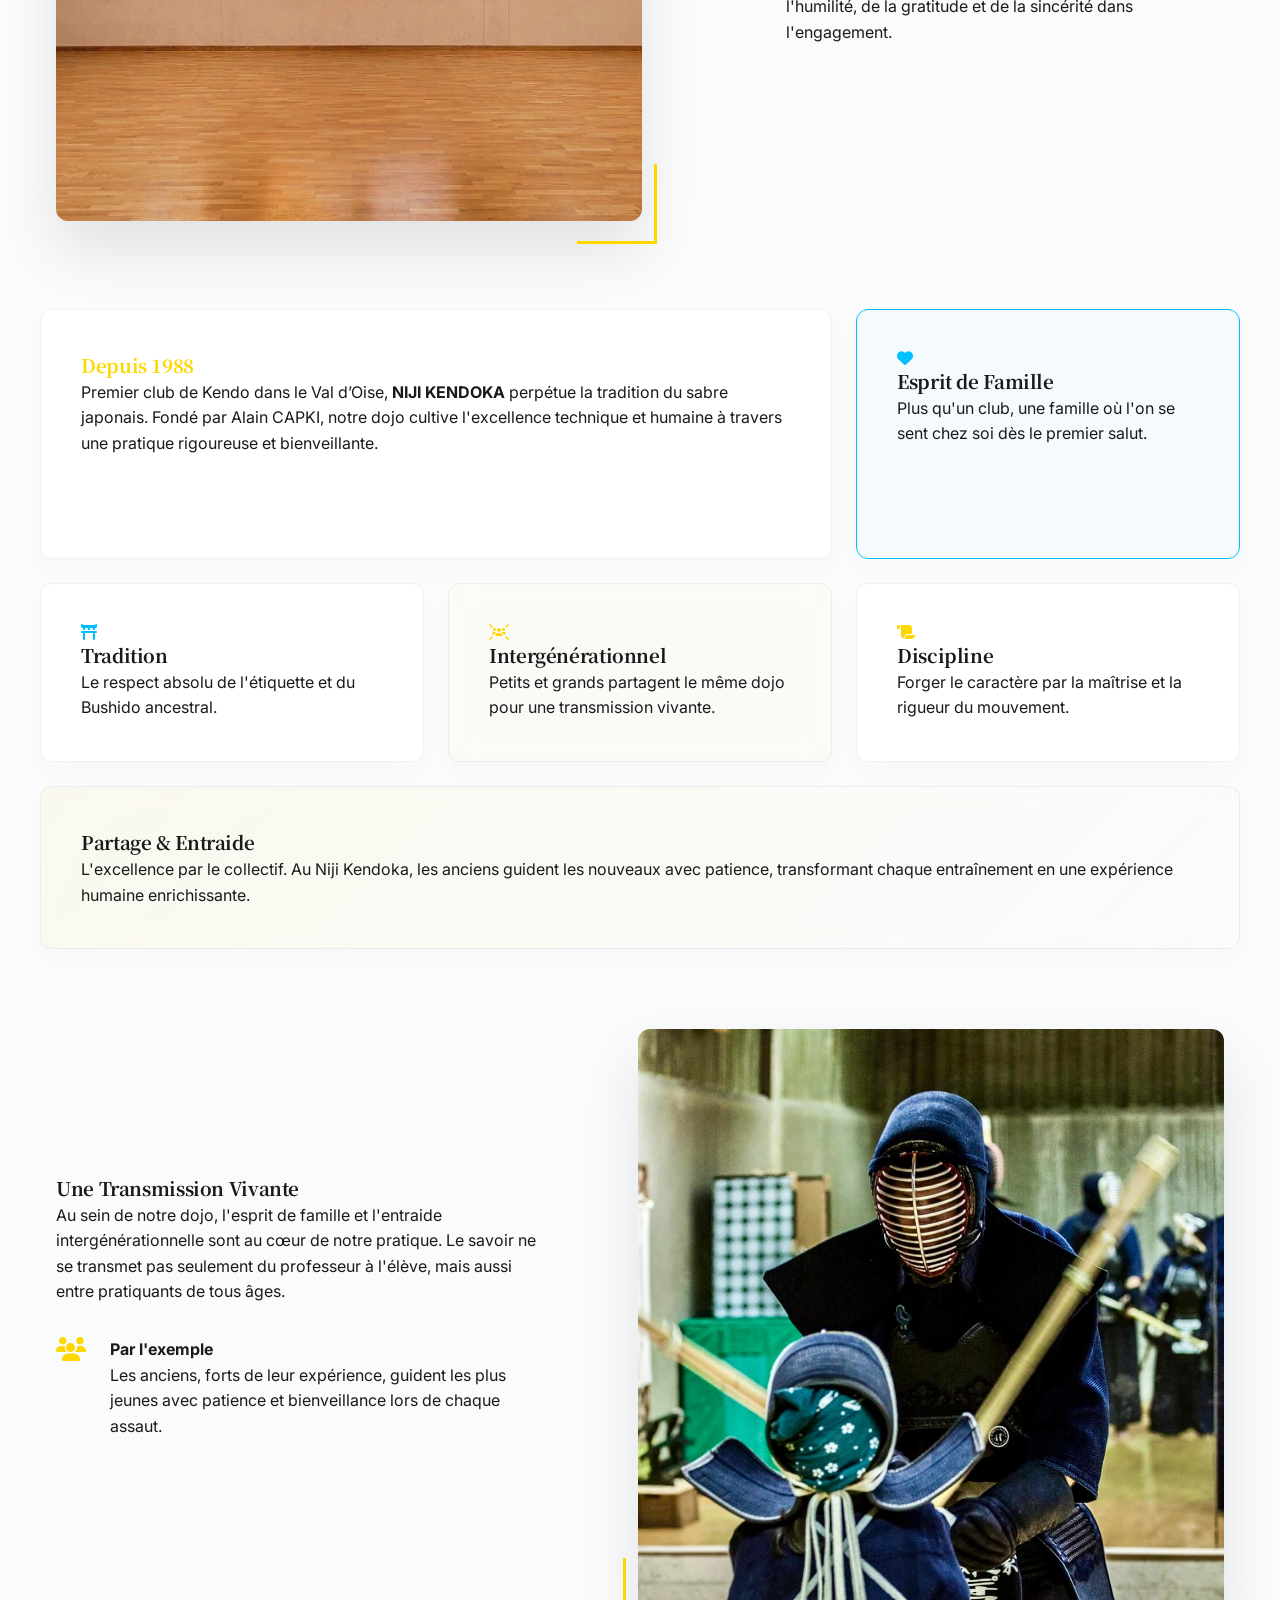
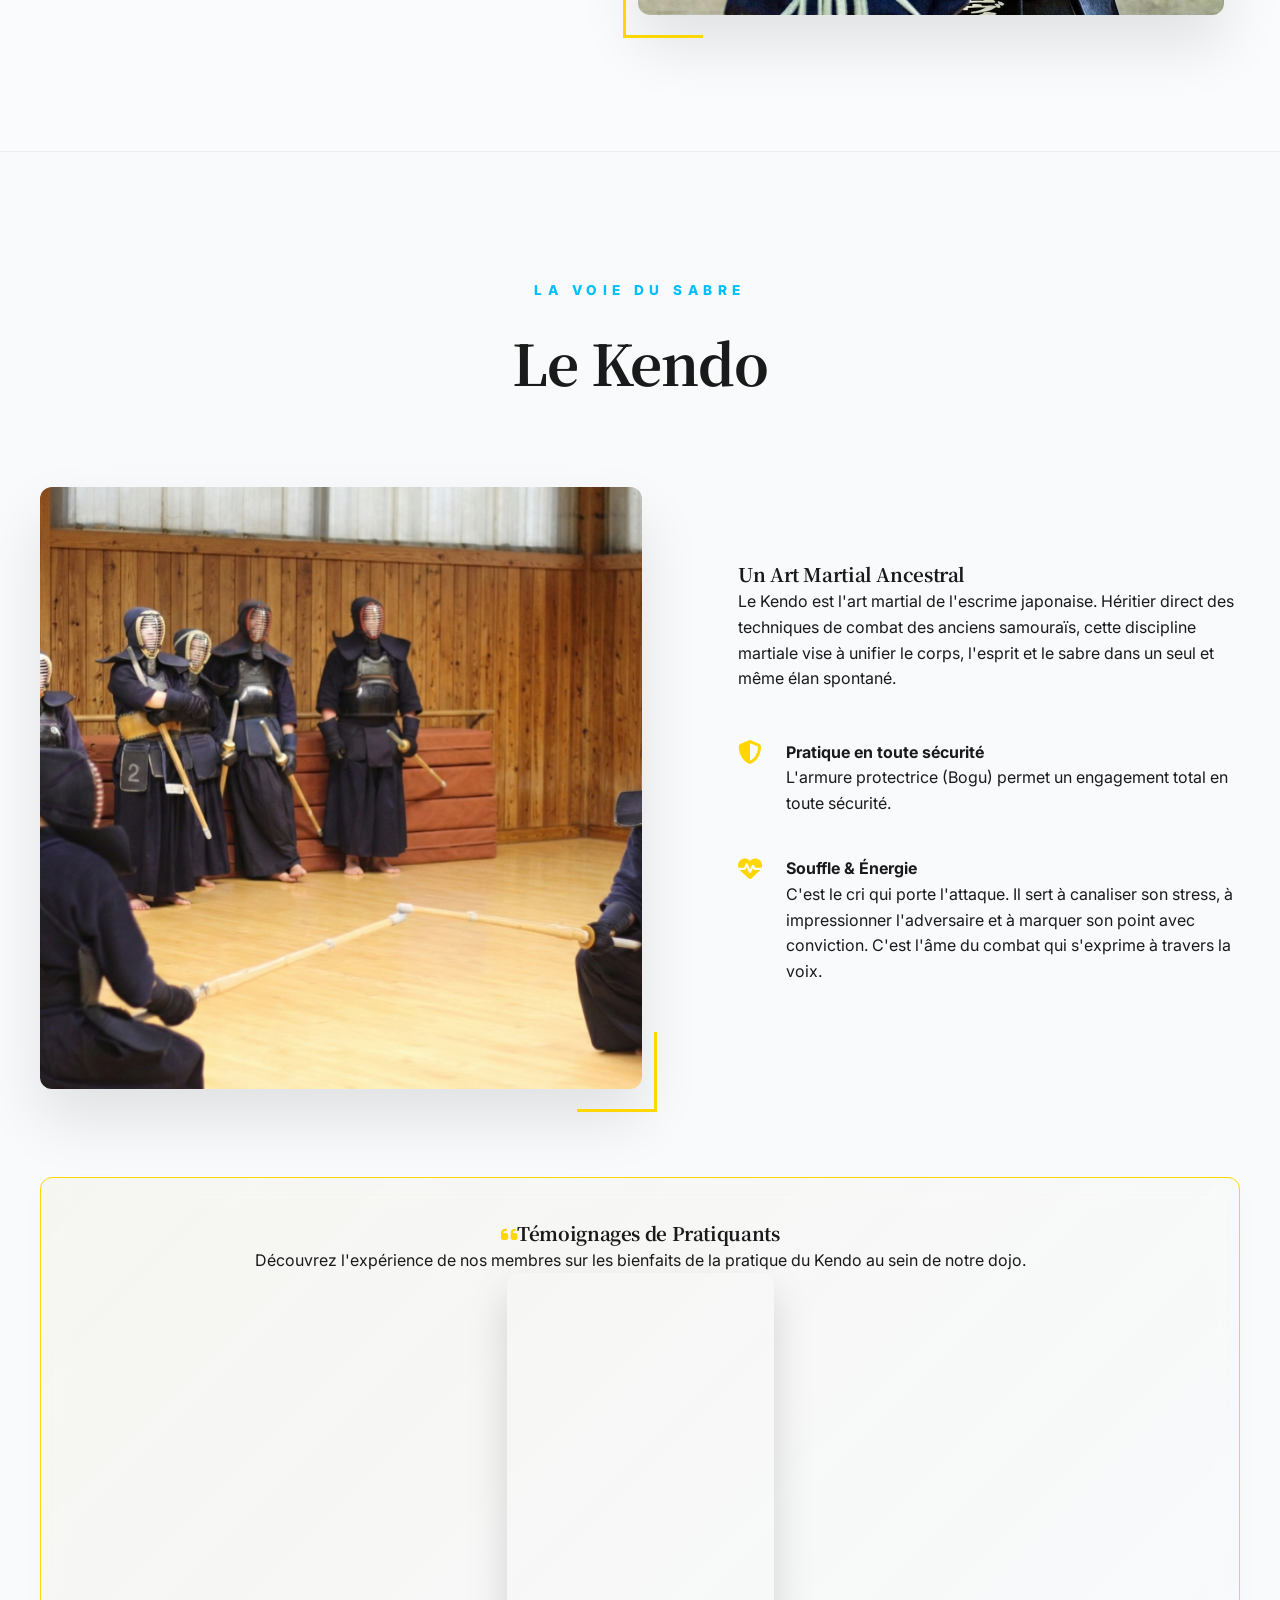
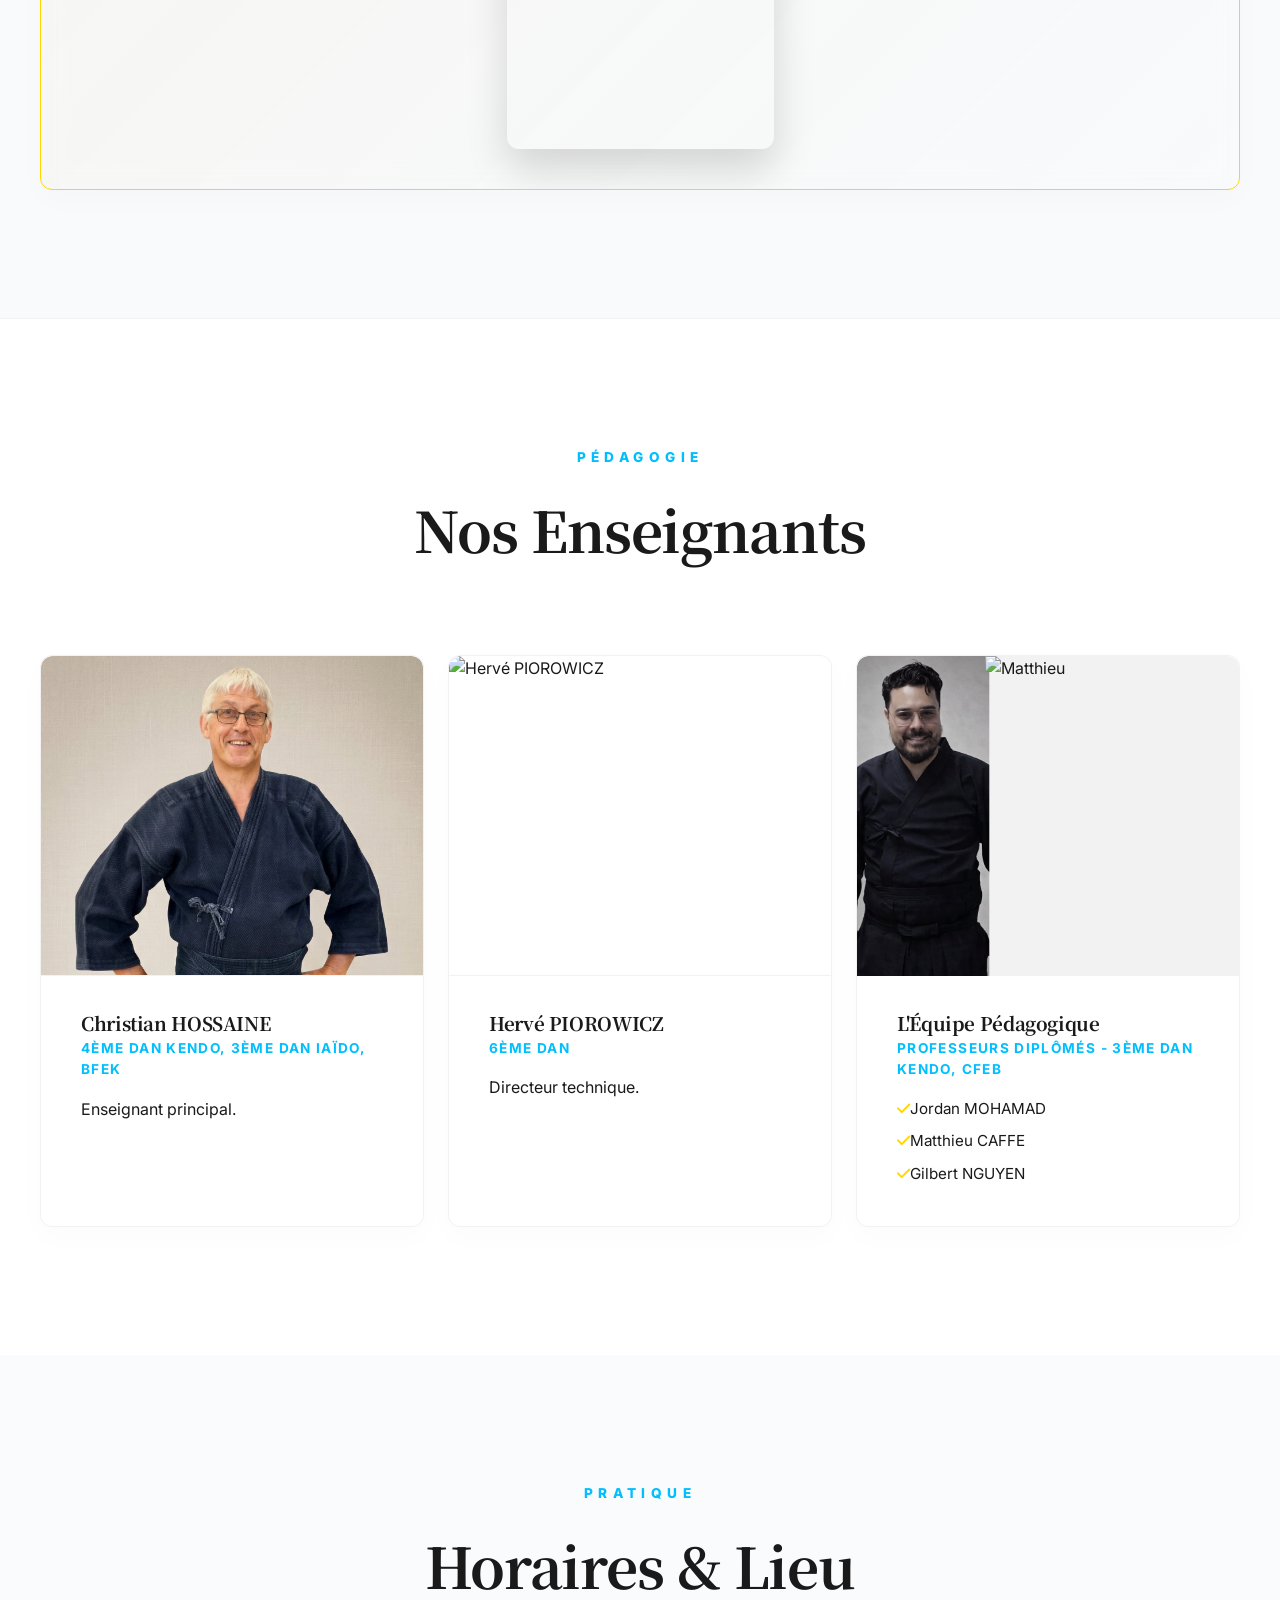
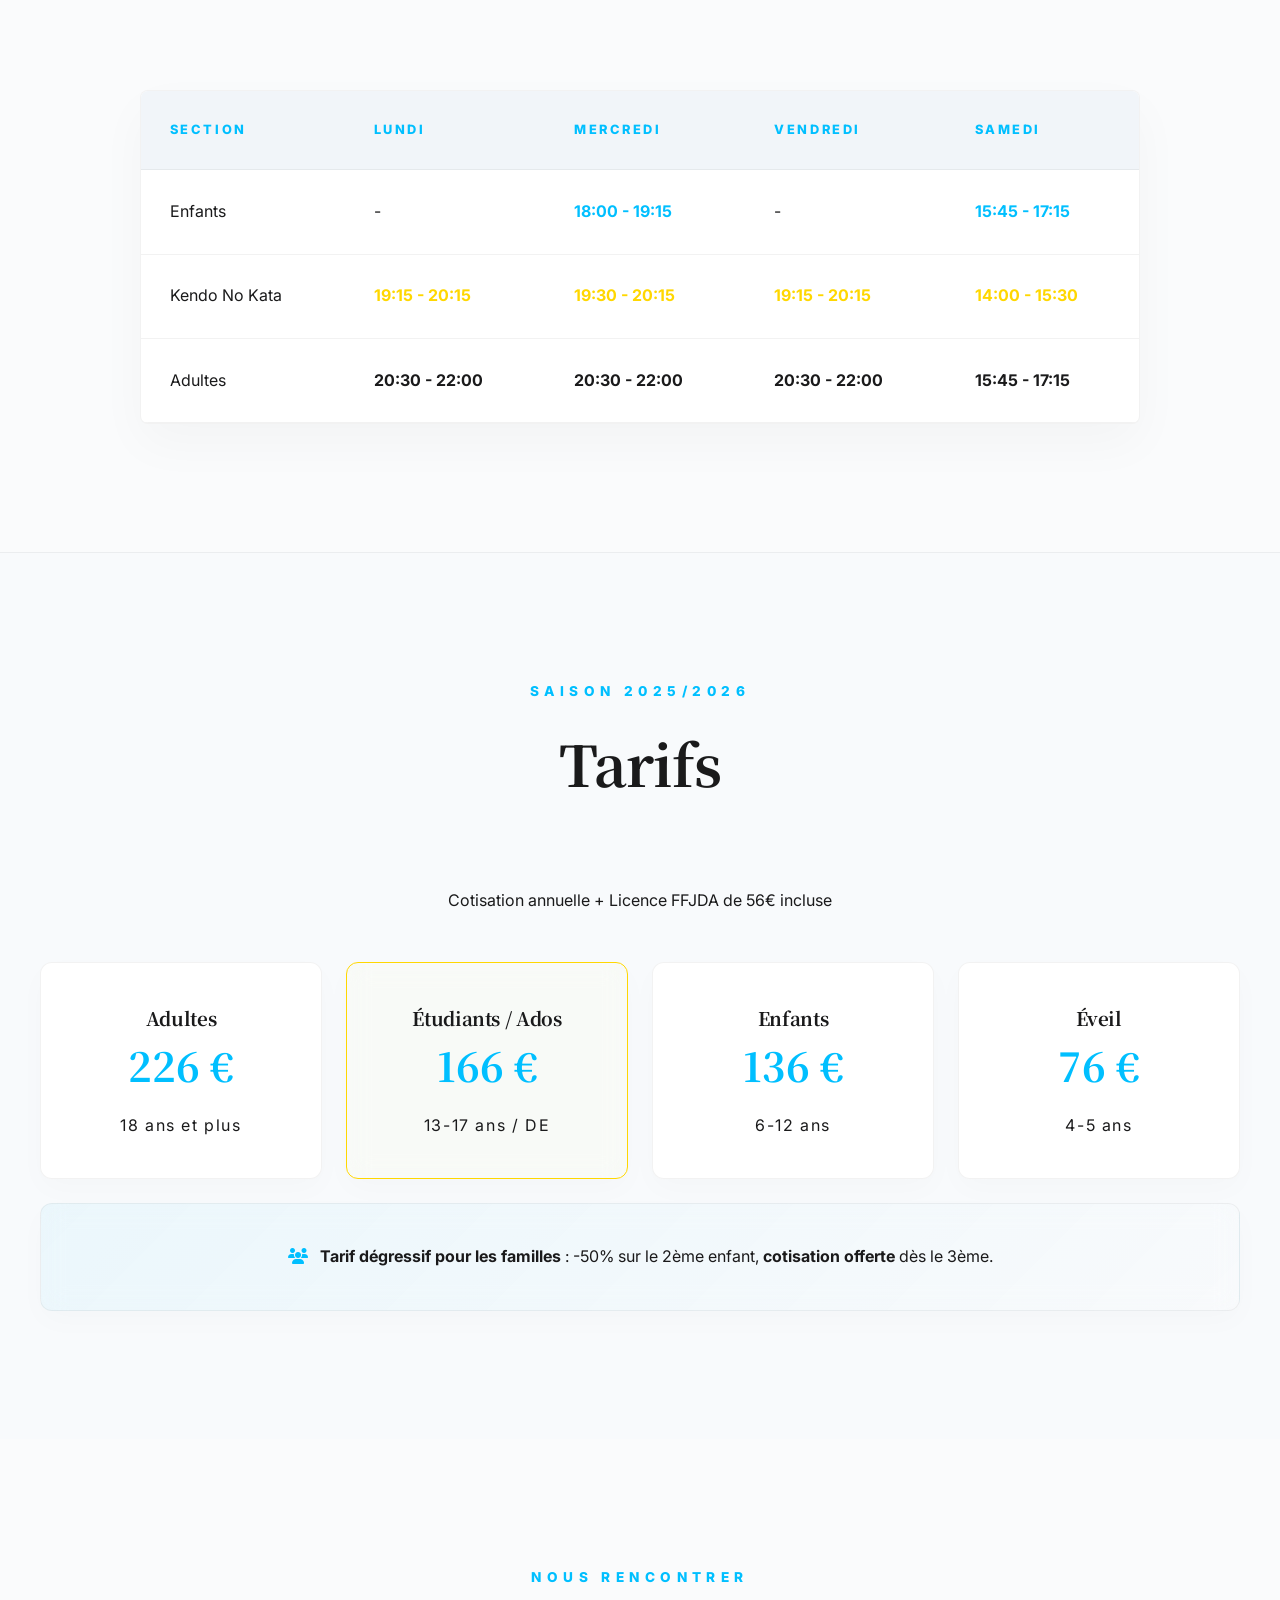
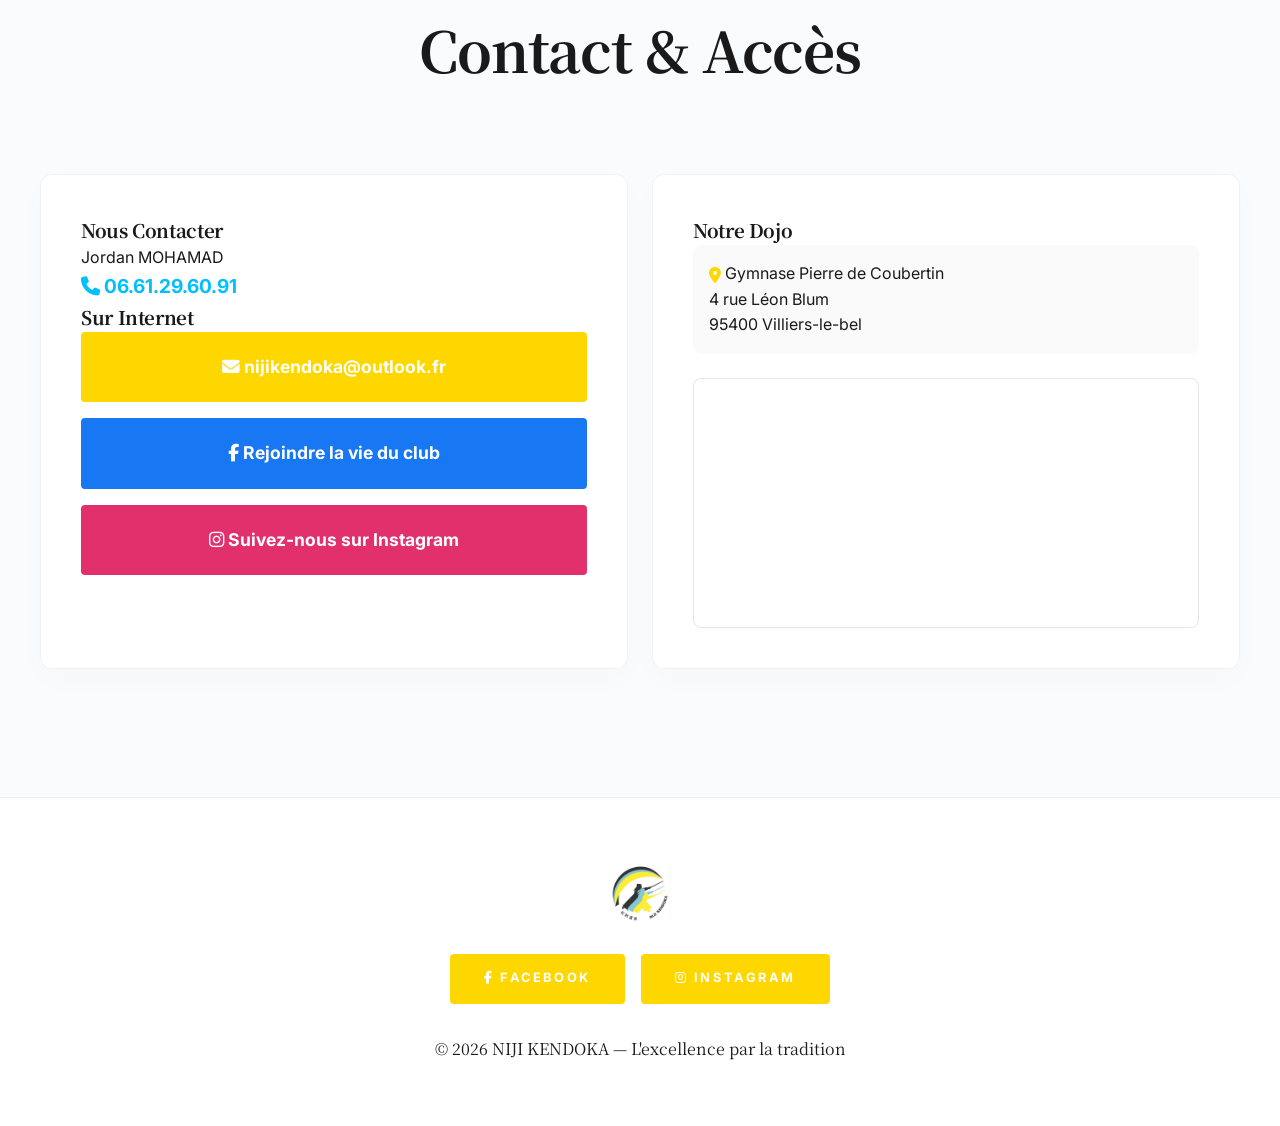
==== commit 97e5bf8e: "feat: Add 'Une Transmission Vivante' section to the homepage, including the `transmission.jpeg` imag" ====
--- a/index.html
+++ b/index.html
@@ -115,6 +115,31 @@
                 <p class="text-muted">L'excellence par le collectif. Au Niji Kendoka, les anciens guident les nouveaux
                     avec patience, transformant chaque entraînement en une expérience humaine enrichissante.</p>
             </div>
+        </div>
+
+        <div class="discipline-premium reveal" style="margin-top: 5rem; padding: 0 1rem; flex-direction: row-reverse;">
+            <div class="discipline-image-wrap">
+                <img src="images/transmission.jpeg" alt="Transmission entre générations" style="object-position: top center;">
+                <div
+                    style="position: absolute; bottom: -15px; left: -15px; width: 80px; height: 80px; border-left: 3px solid var(--color-primary); border-bottom: 3px solid var(--color-primary);">
+                </div>
+            </div>
+            <div class="discipline-content">
+                <h3 class="text-3xl mb-6">Une Transmission Vivante</h3>
+                <p class="text-muted text-lg mb-8">
+                    Au sein de notre dojo, l'esprit de famille et l'entraide intergénérationnelle sont au cœur de notre pratique. Le savoir ne se transmet pas seulement du professeur à l'élève, mais aussi entre pratiquants de tous âges.
+                </p>
+                <div class="feature-list" style="margin-top: 2rem;">
+                    <div class="feature-item">
+                        <i class="fas fa-users feature-icon"></i>
+                        <div>
+                            <h4 class="font-bold mb-1 text-lg">Par l'exemple</h4>
+                            <p class="text-muted">Les anciens, forts de leur expérience, guident les plus jeunes avec patience et bienveillance lors de chaque assaut.</p>
+                        </div>
+                    </div>
+                </div>
+            </div>
+        </div>
         </div>
     </section>
 
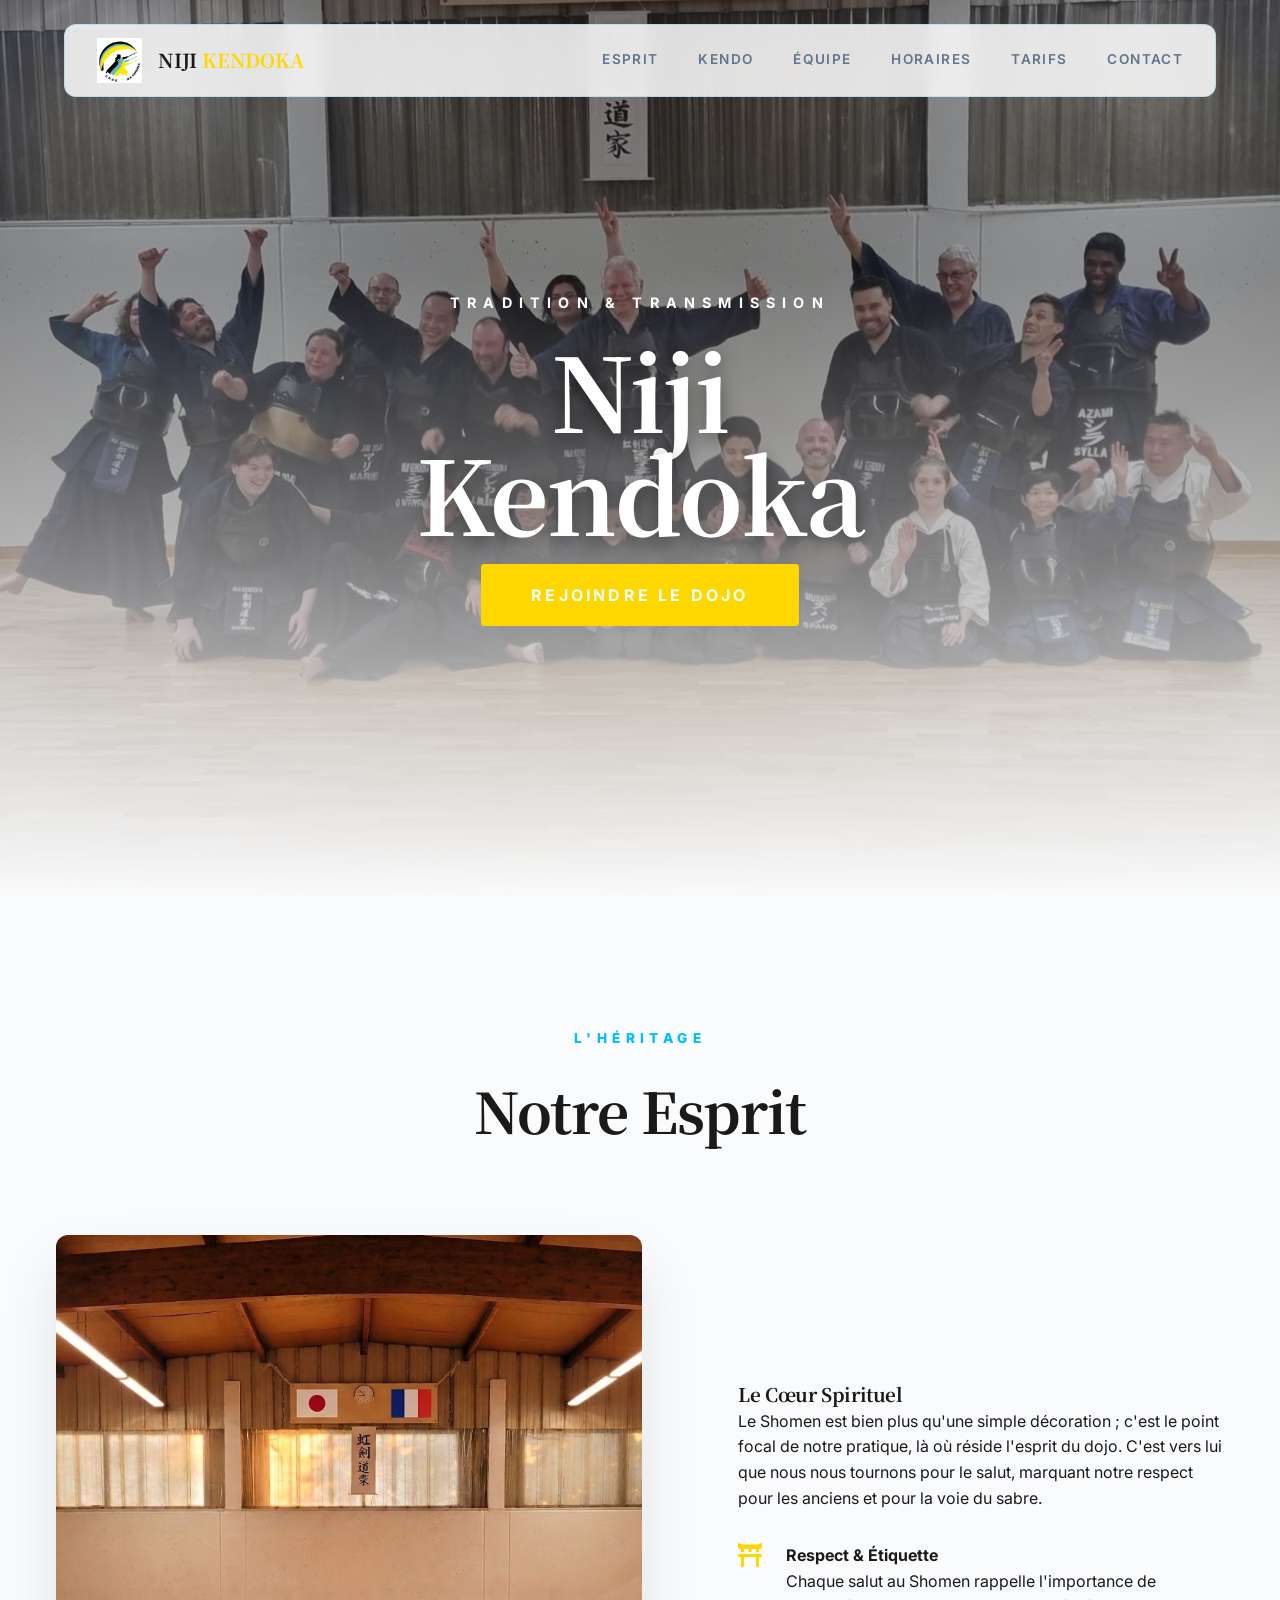
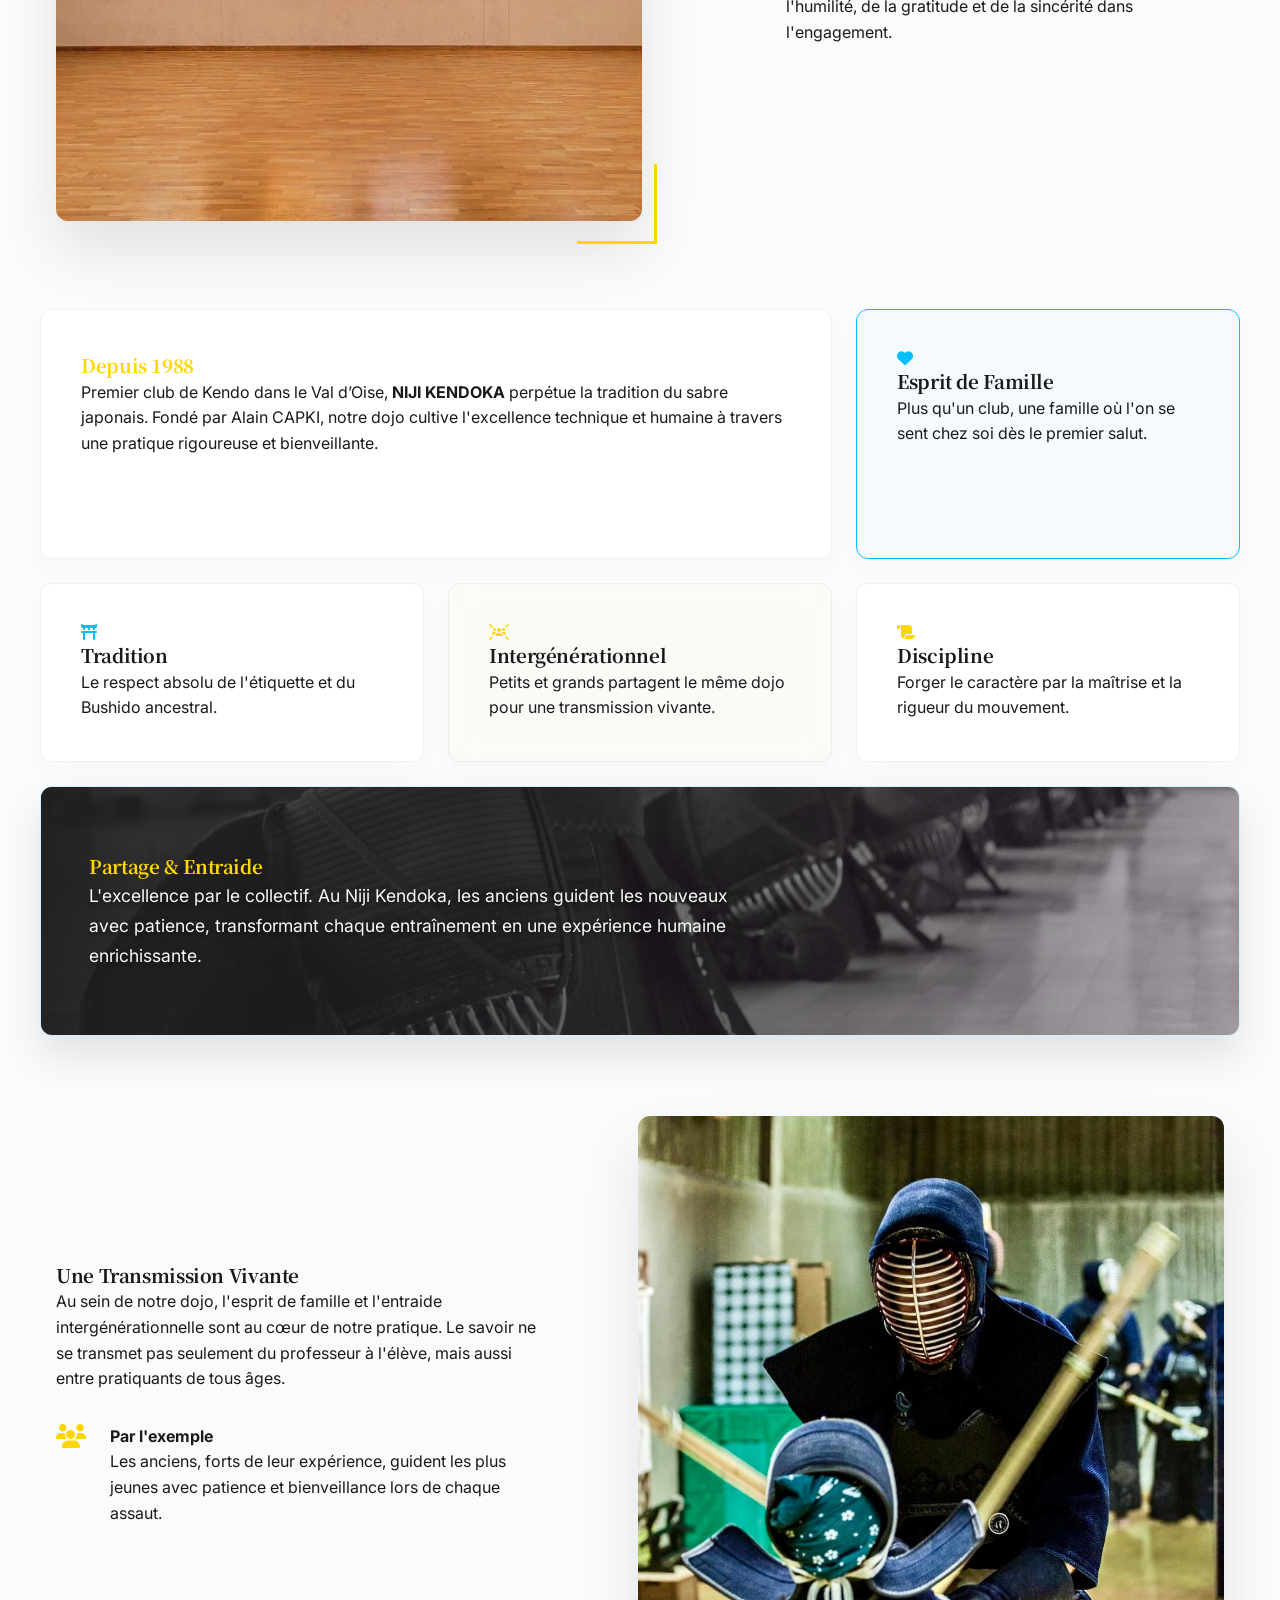
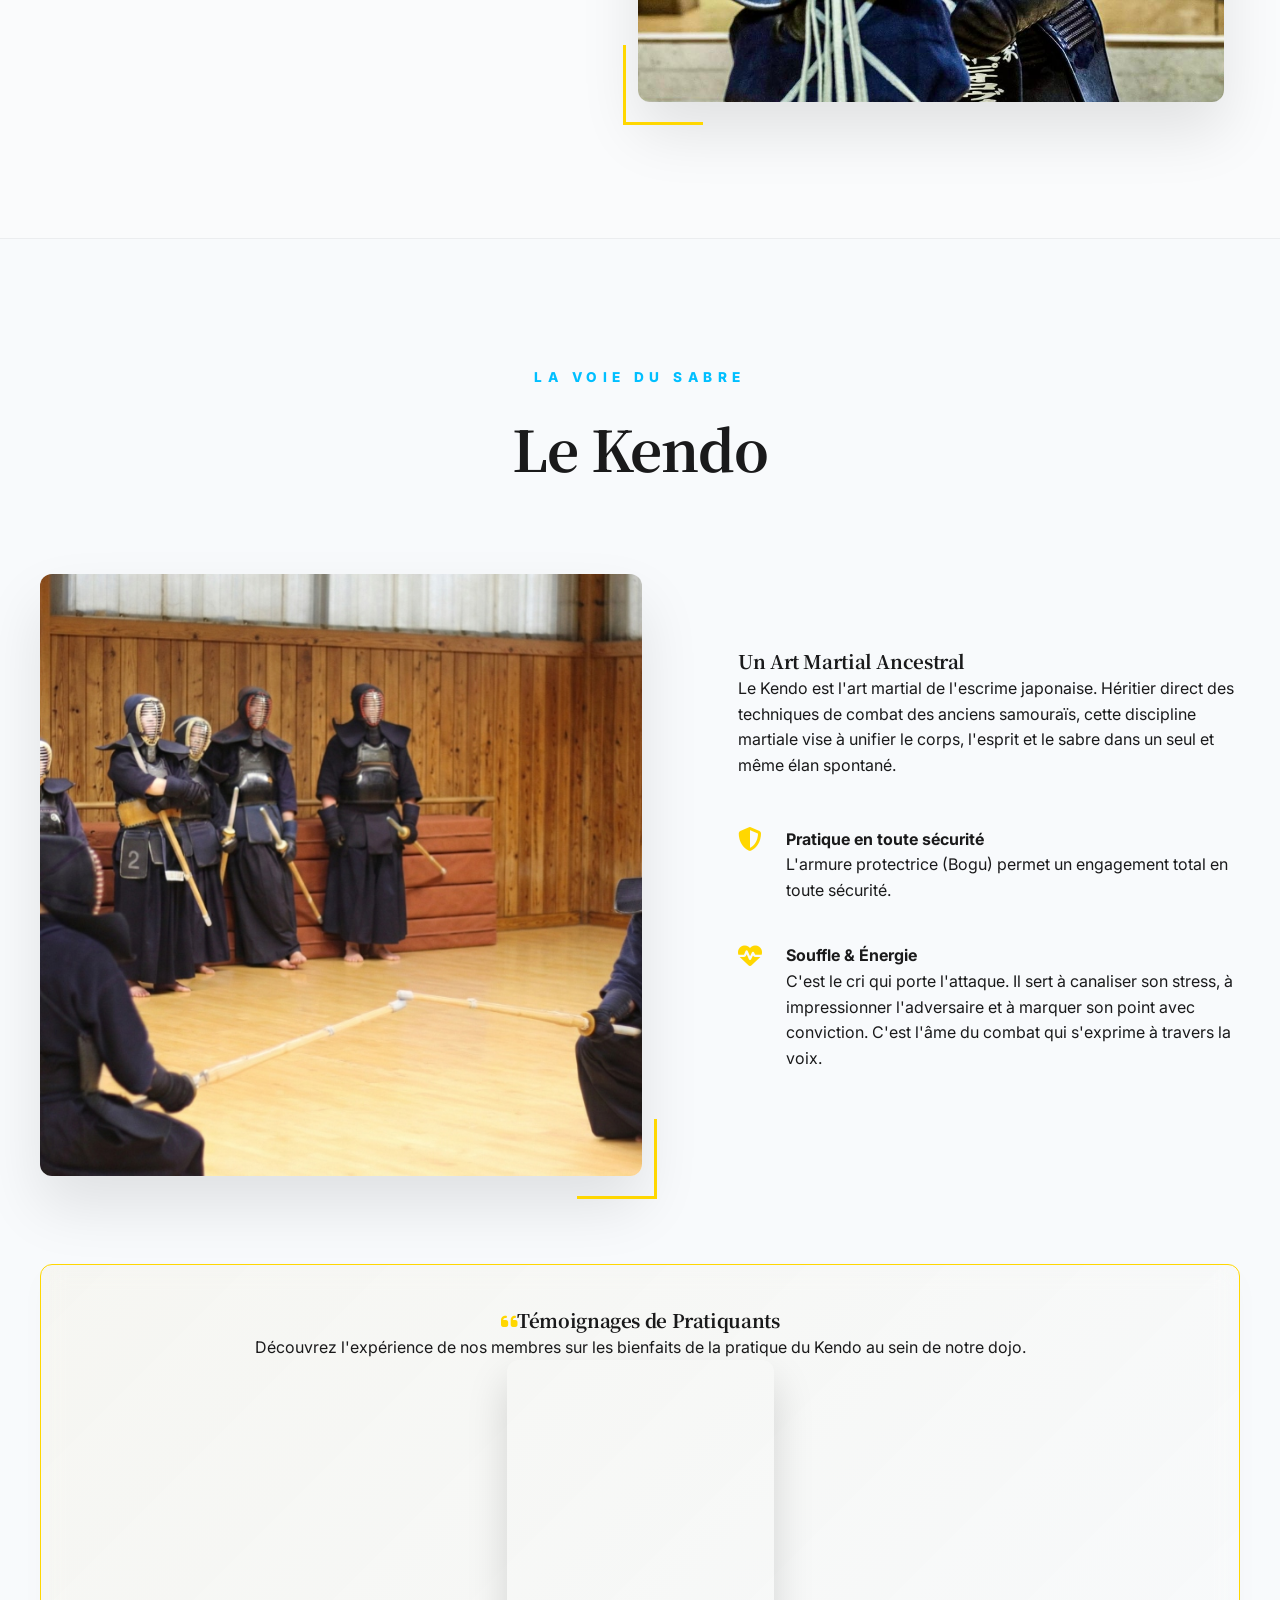
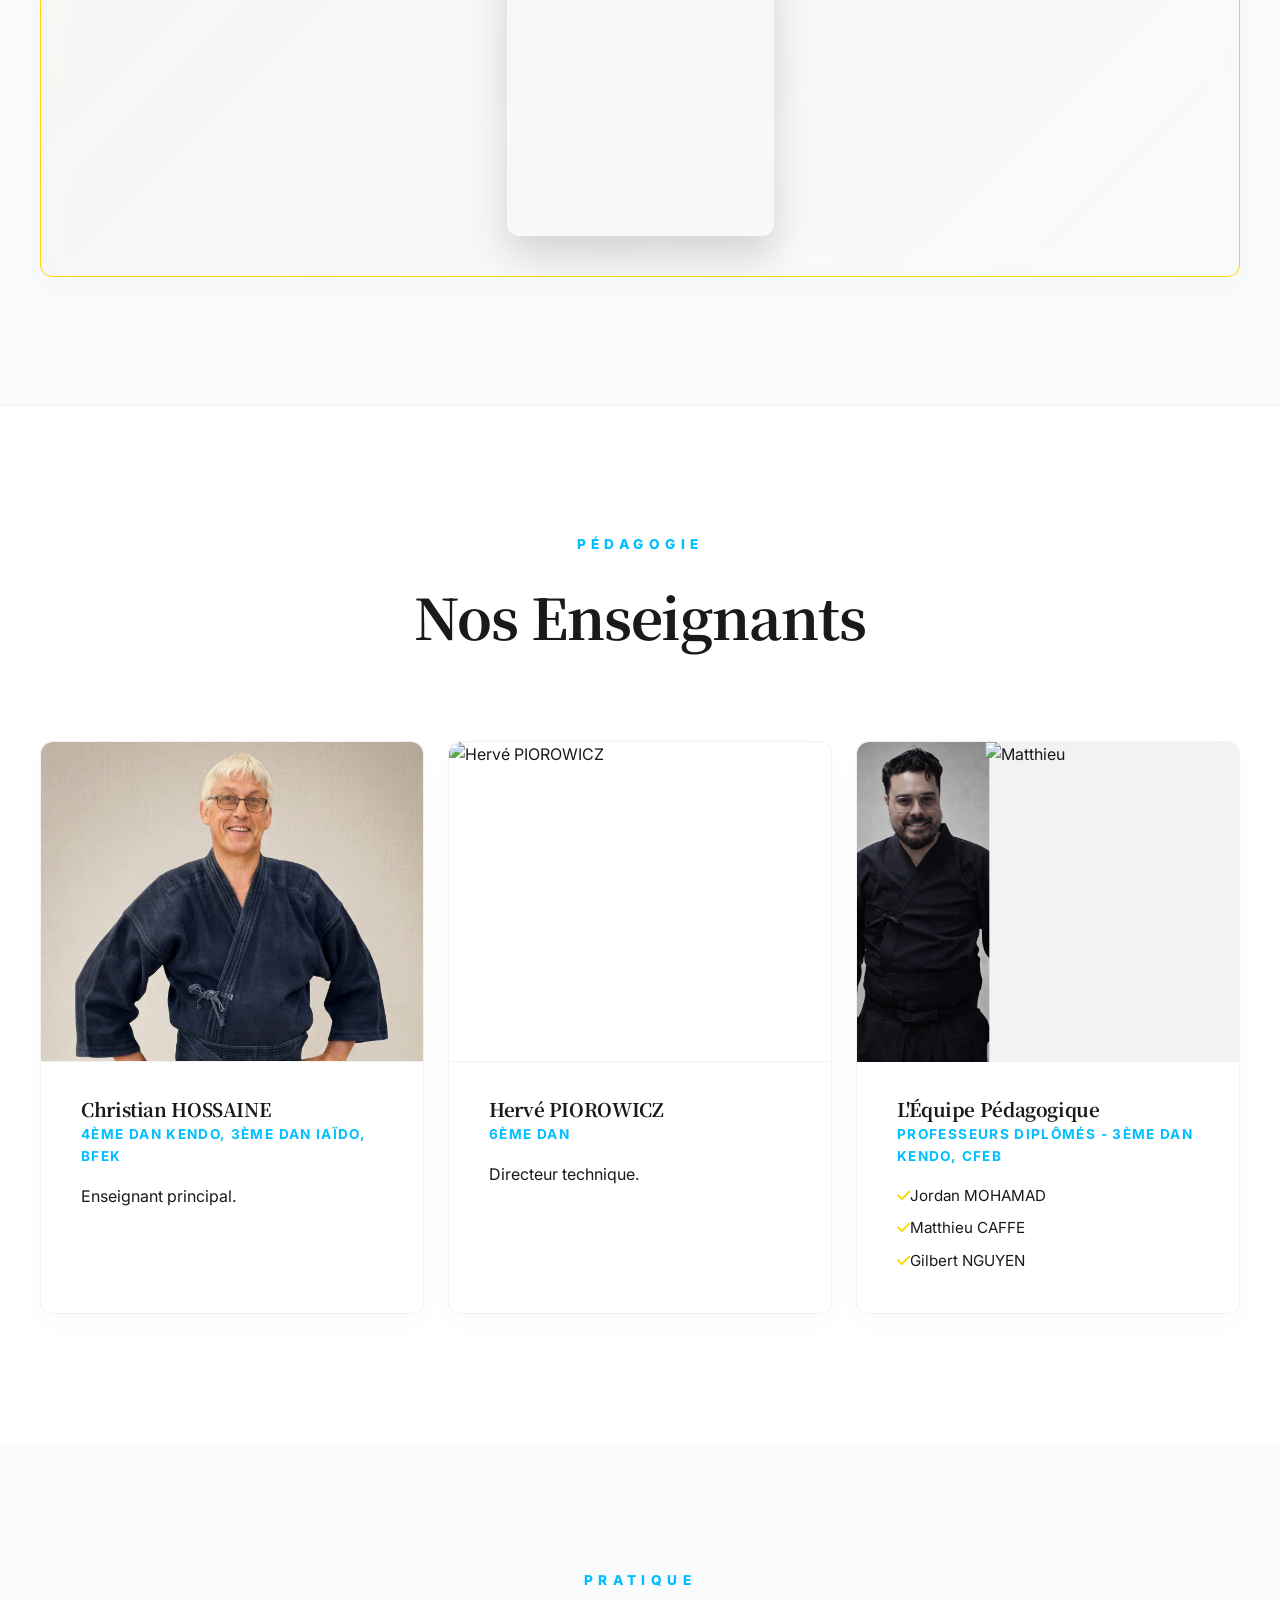
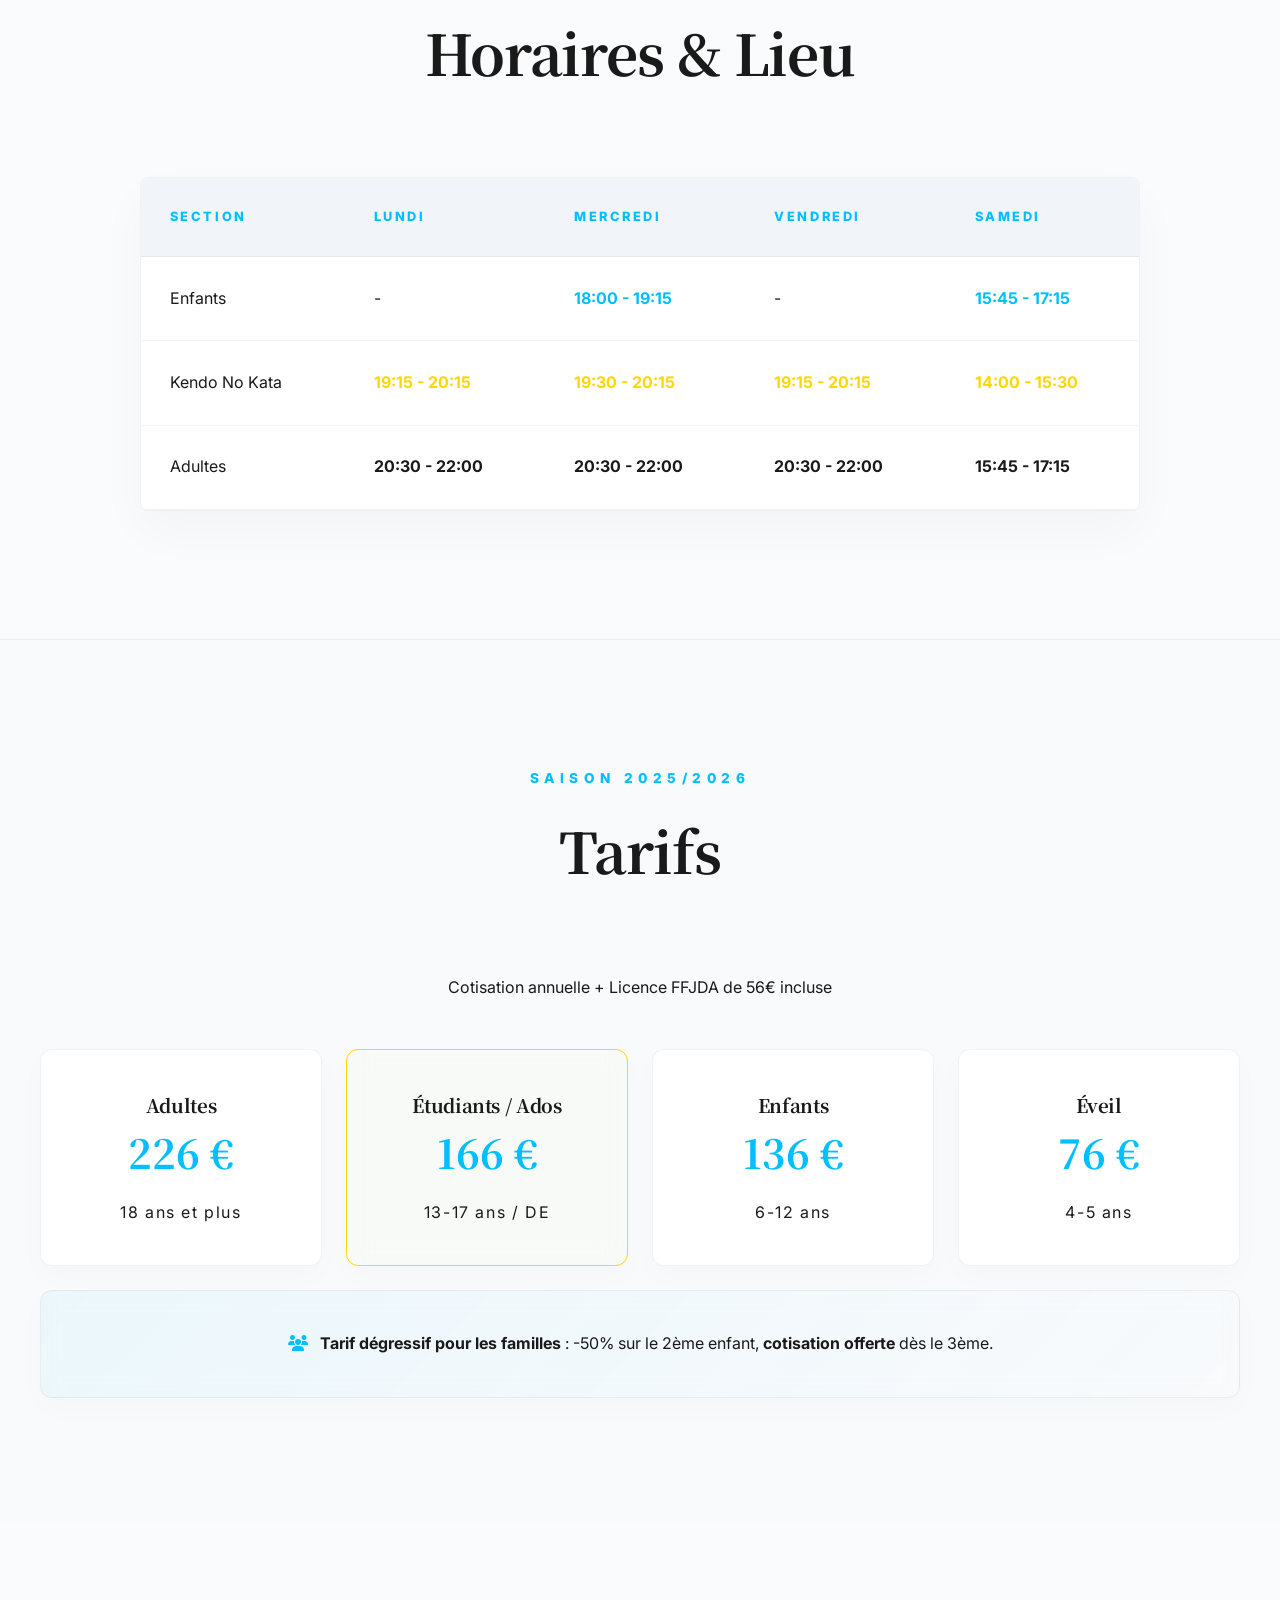
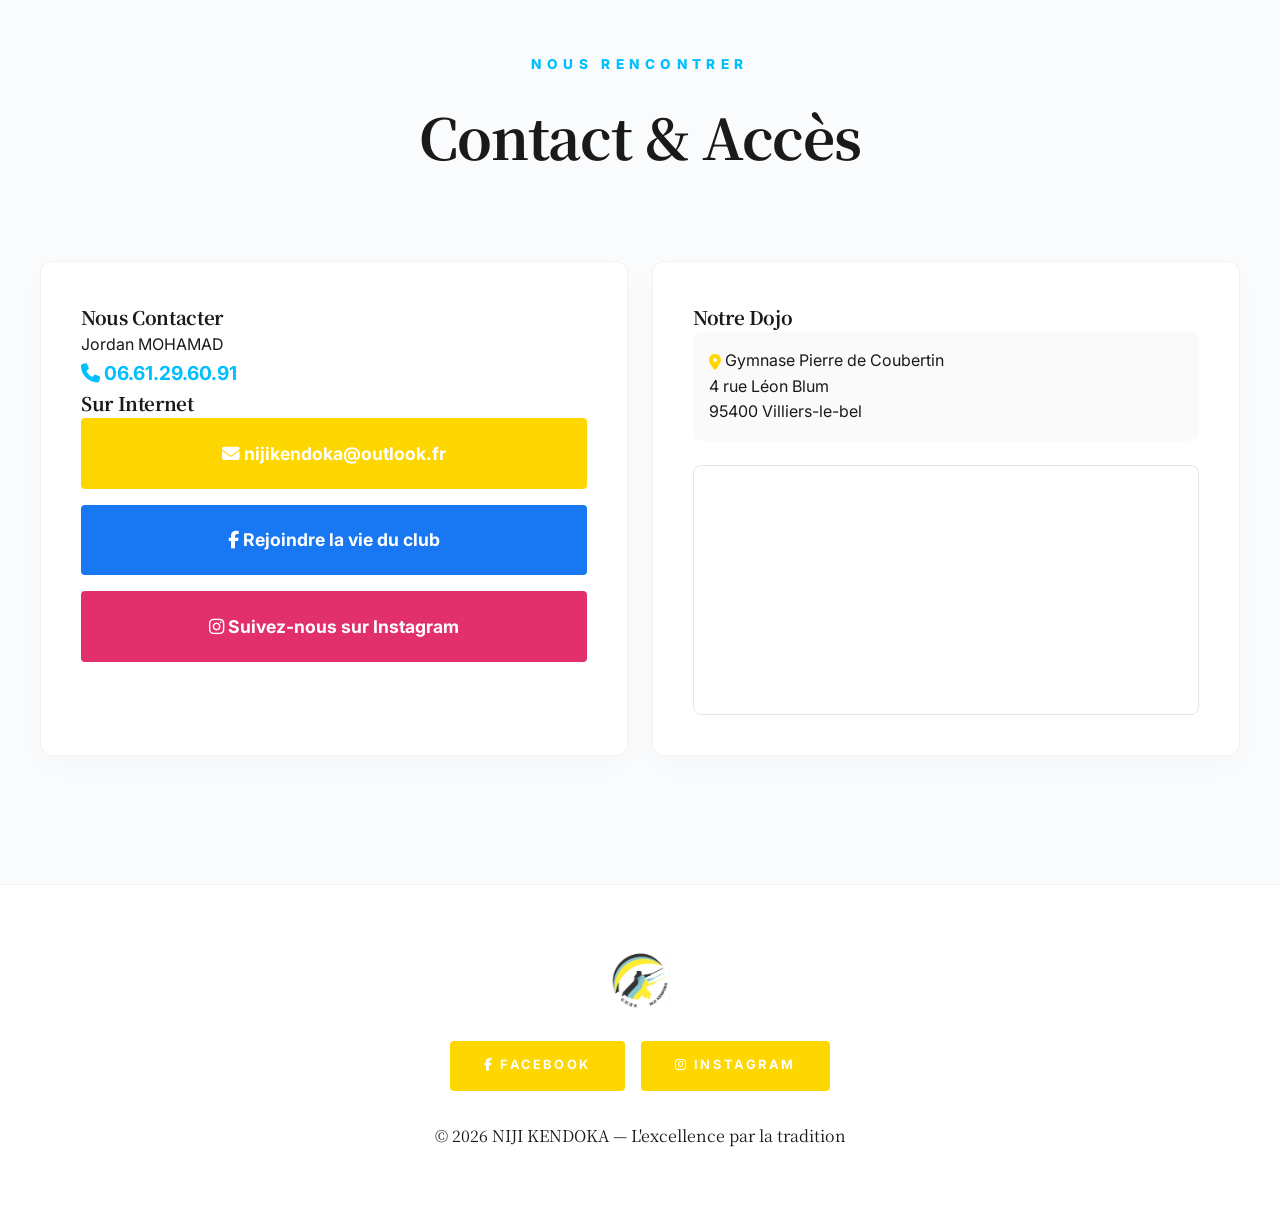
==== commit ac26b290: "feat: Enhance the "Partage & Entraide" section in `index.html` with a background image and updated s" ====
--- a/index.html
+++ b/index.html
@@ -109,11 +109,17 @@
                 <h3 class="text-xl">Discipline</h3>
                 <p class="text-sm text-muted">Forger le caractère par la maîtrise et la rigueur du mouvement.</p>
             </div>
-            <div class="bento-item glass-panel col-12 reveal"
-                style="background: linear-gradient(135deg, rgba(255, 215, 0, 0.05), transparent);">
-                <h3 class="text-2xl mb-2">Partage & Entraide</h3>
-                <p class="text-muted">L'excellence par le collectif. Au Niji Kendoka, les anciens guident les nouveaux
-                    avec patience, transformant chaque entraînement en une expérience humaine enrichissante.</p>
+            <div class="bento-item col-12 reveal" style="padding: 0; min-height: 250px; position: relative; border-radius: 12px; overflow: hidden; border: 1px solid var(--color-glass-border); box-shadow: 0 20px 40px rgba(0,0,0,0.1);">
+                <img src="images/esprit.jpeg" alt="Esprit Niji Kendoka" style="position: absolute; top: 0; left: 0; width: 100%; height: 100%; object-fit: cover; object-position: center 40%; z-index: 0;">
+                <div style="position: absolute; inset: 0; background: linear-gradient(to right, rgba(26,26,27,0.95) 0%, rgba(26,26,27,0.5) 70%, rgba(26,26,27,0.2) 100%); z-index: 1;"></div>
+                <div style="position: relative; z-index: 2; padding: 3rem; display: flex; flex-direction: column; justify-content: center; height: 100%;">
+                    <div style="max-width: 650px;">
+                        <h3 class="text-3xl mb-3" style="color: var(--color-primary); font-family: 'Noto Serif JP', serif; font-weight: 700;">Partage & Entraide</h3>
+                        <p style="color: #F8FAFC; font-size: 1.1rem; line-height: 1.7; text-shadow: 0 2px 4px rgba(0,0,0,0.5);">
+                            L'excellence par le collectif. Au Niji Kendoka, les anciens guident les nouveaux avec patience, transformant chaque entraînement en une expérience humaine enrichissante.
+                        </p>
+                    </div>
+                </div>
             </div>
         </div>
 
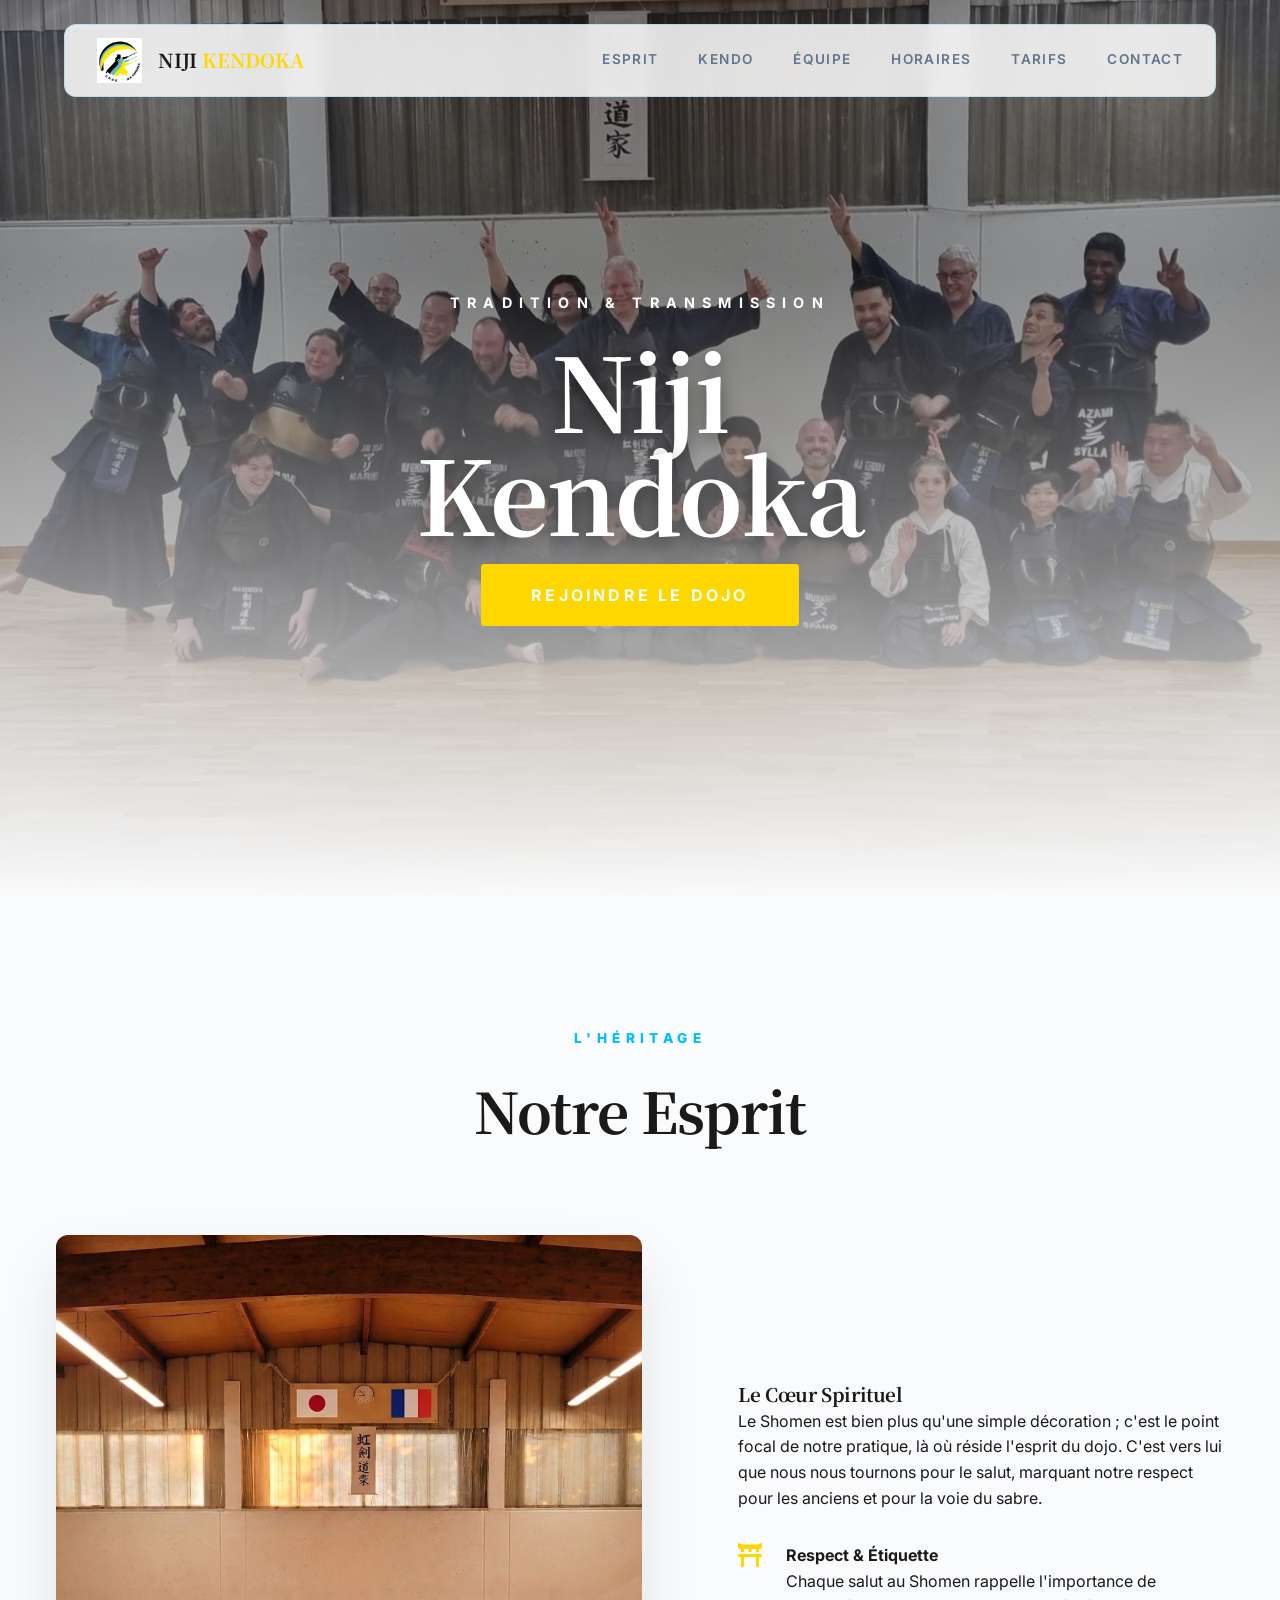
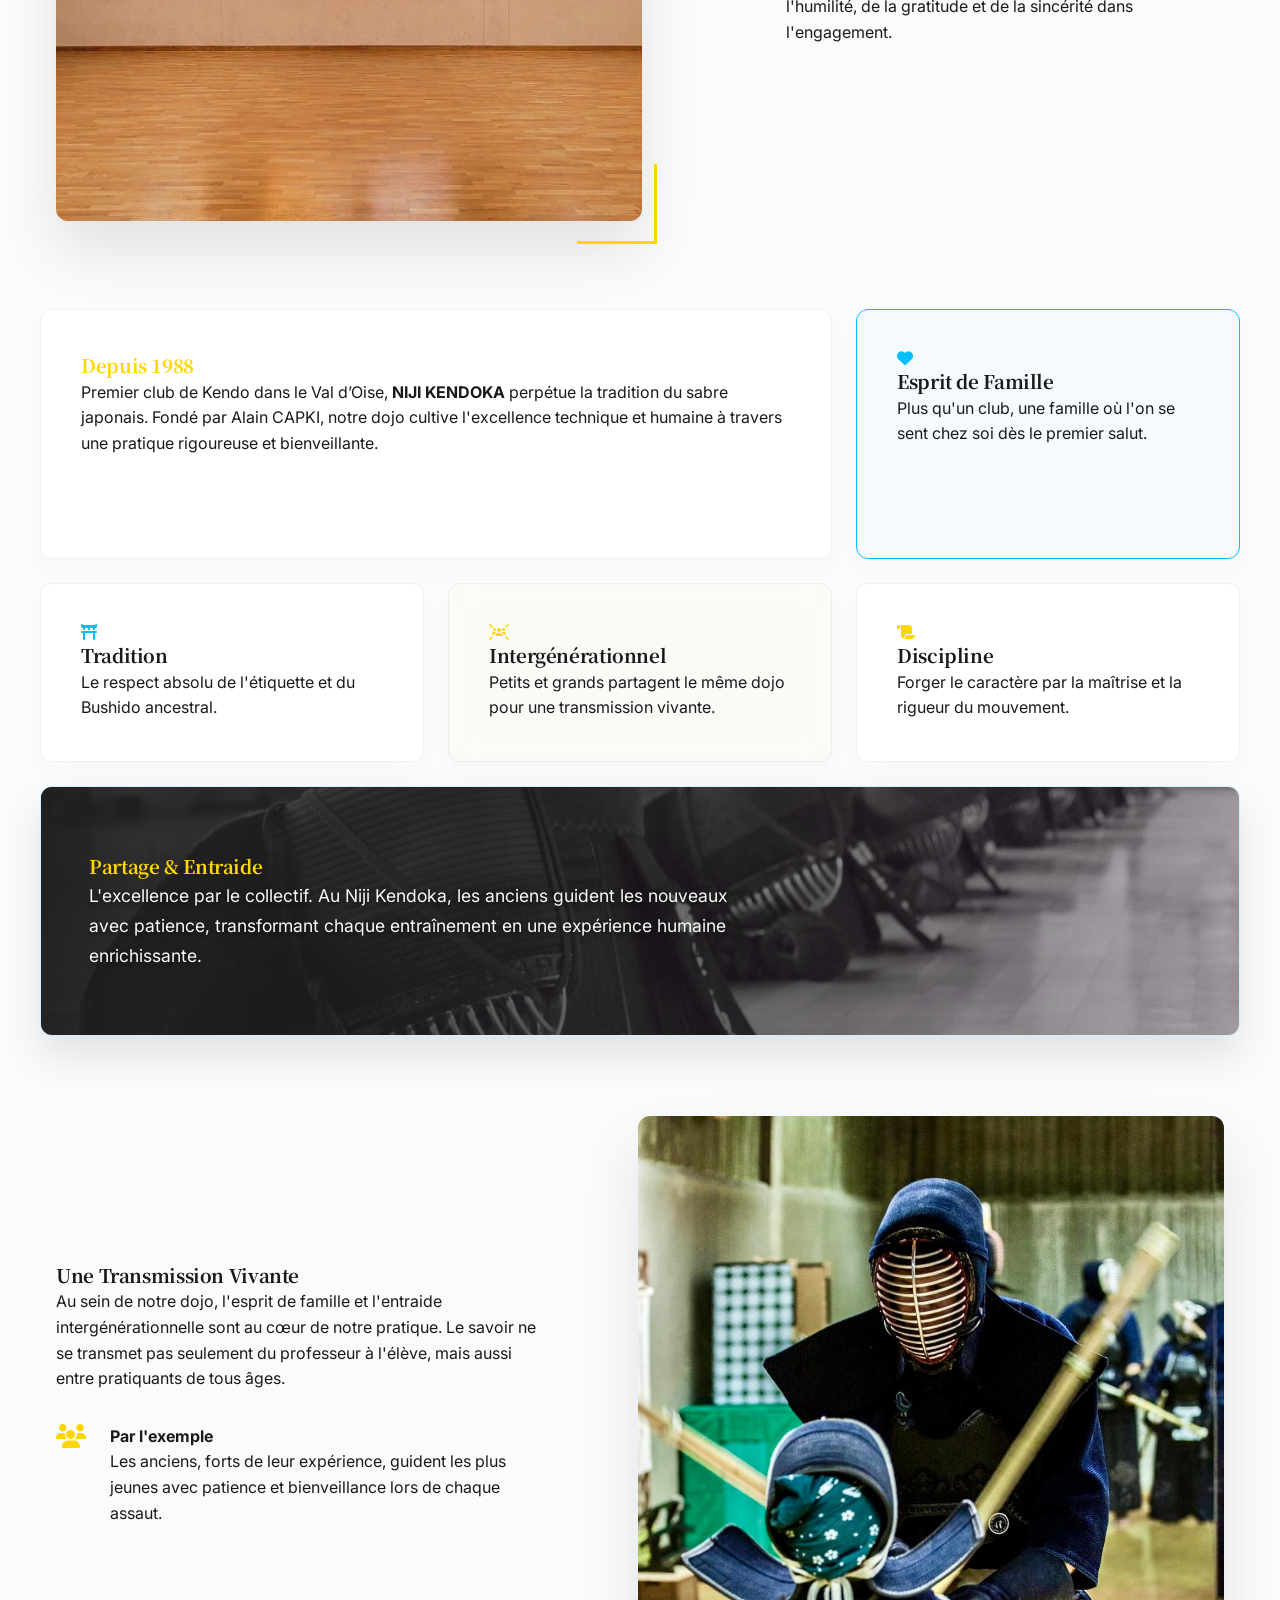
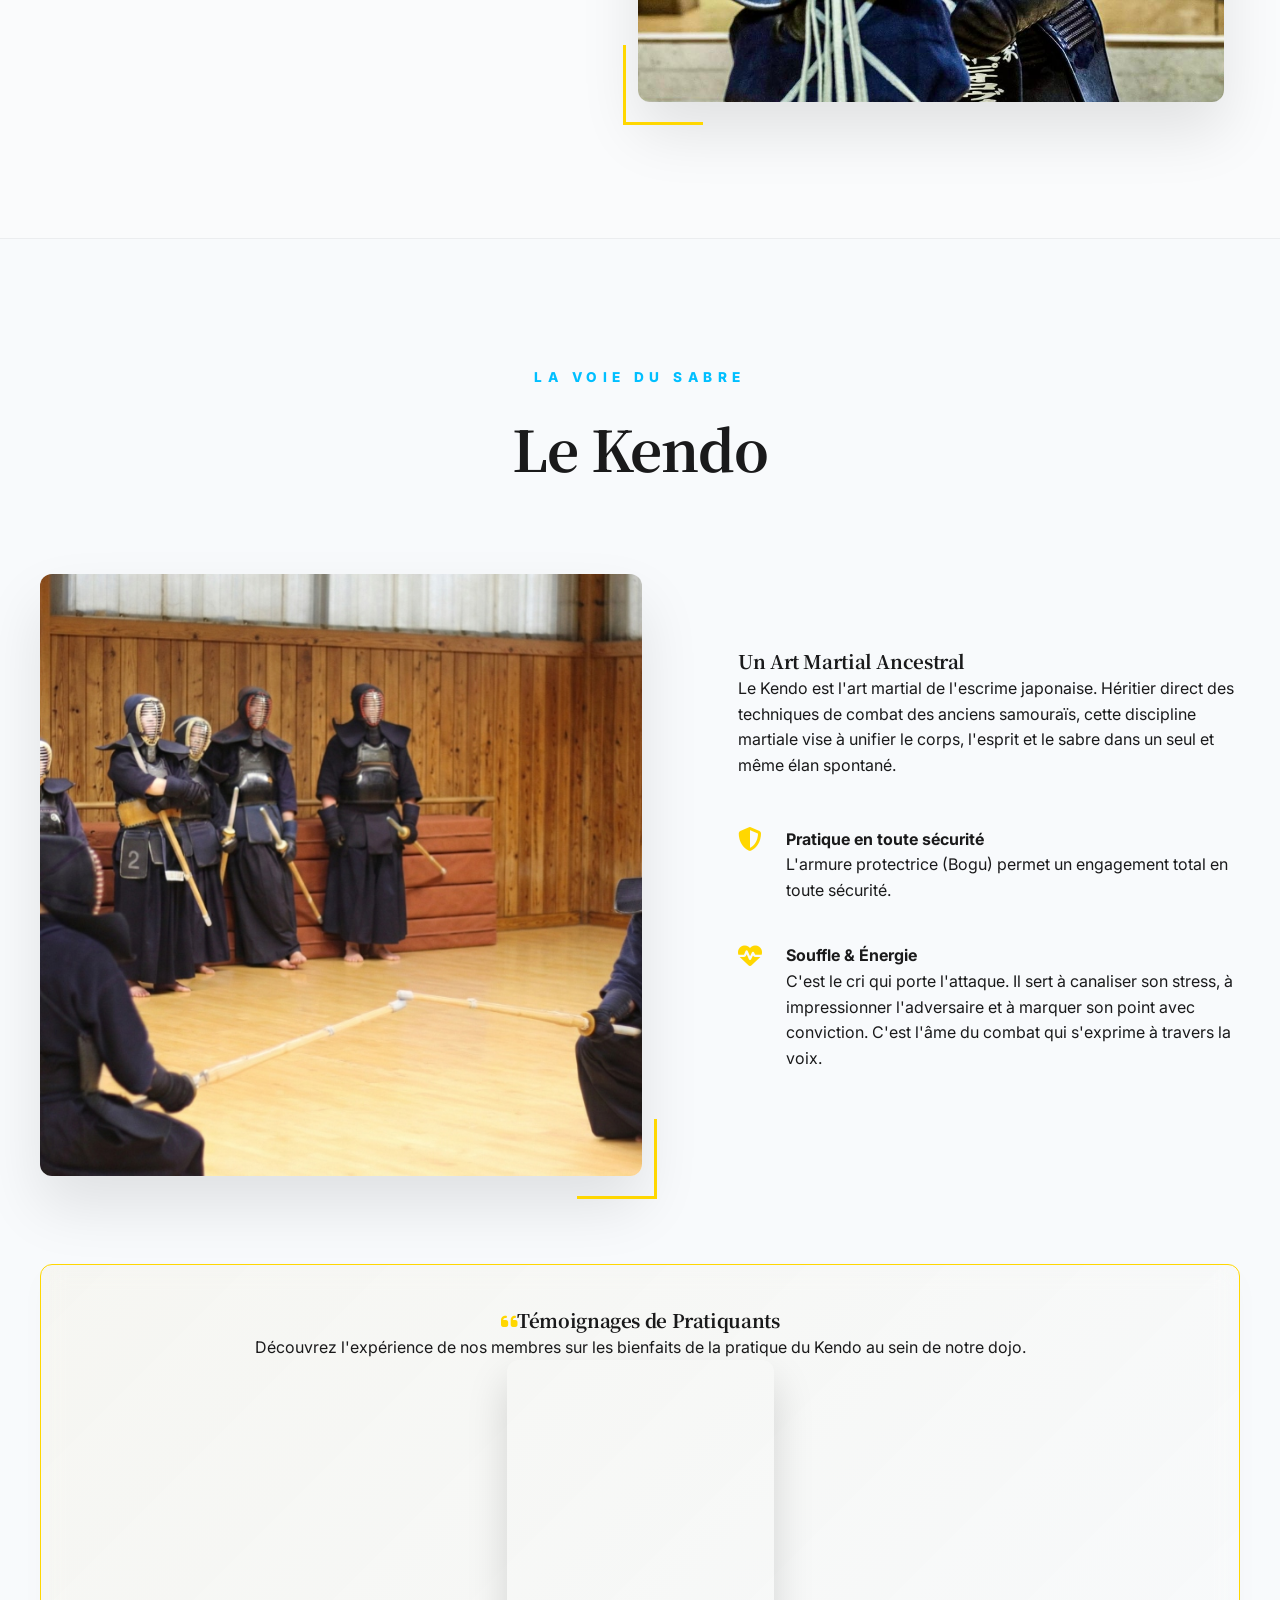
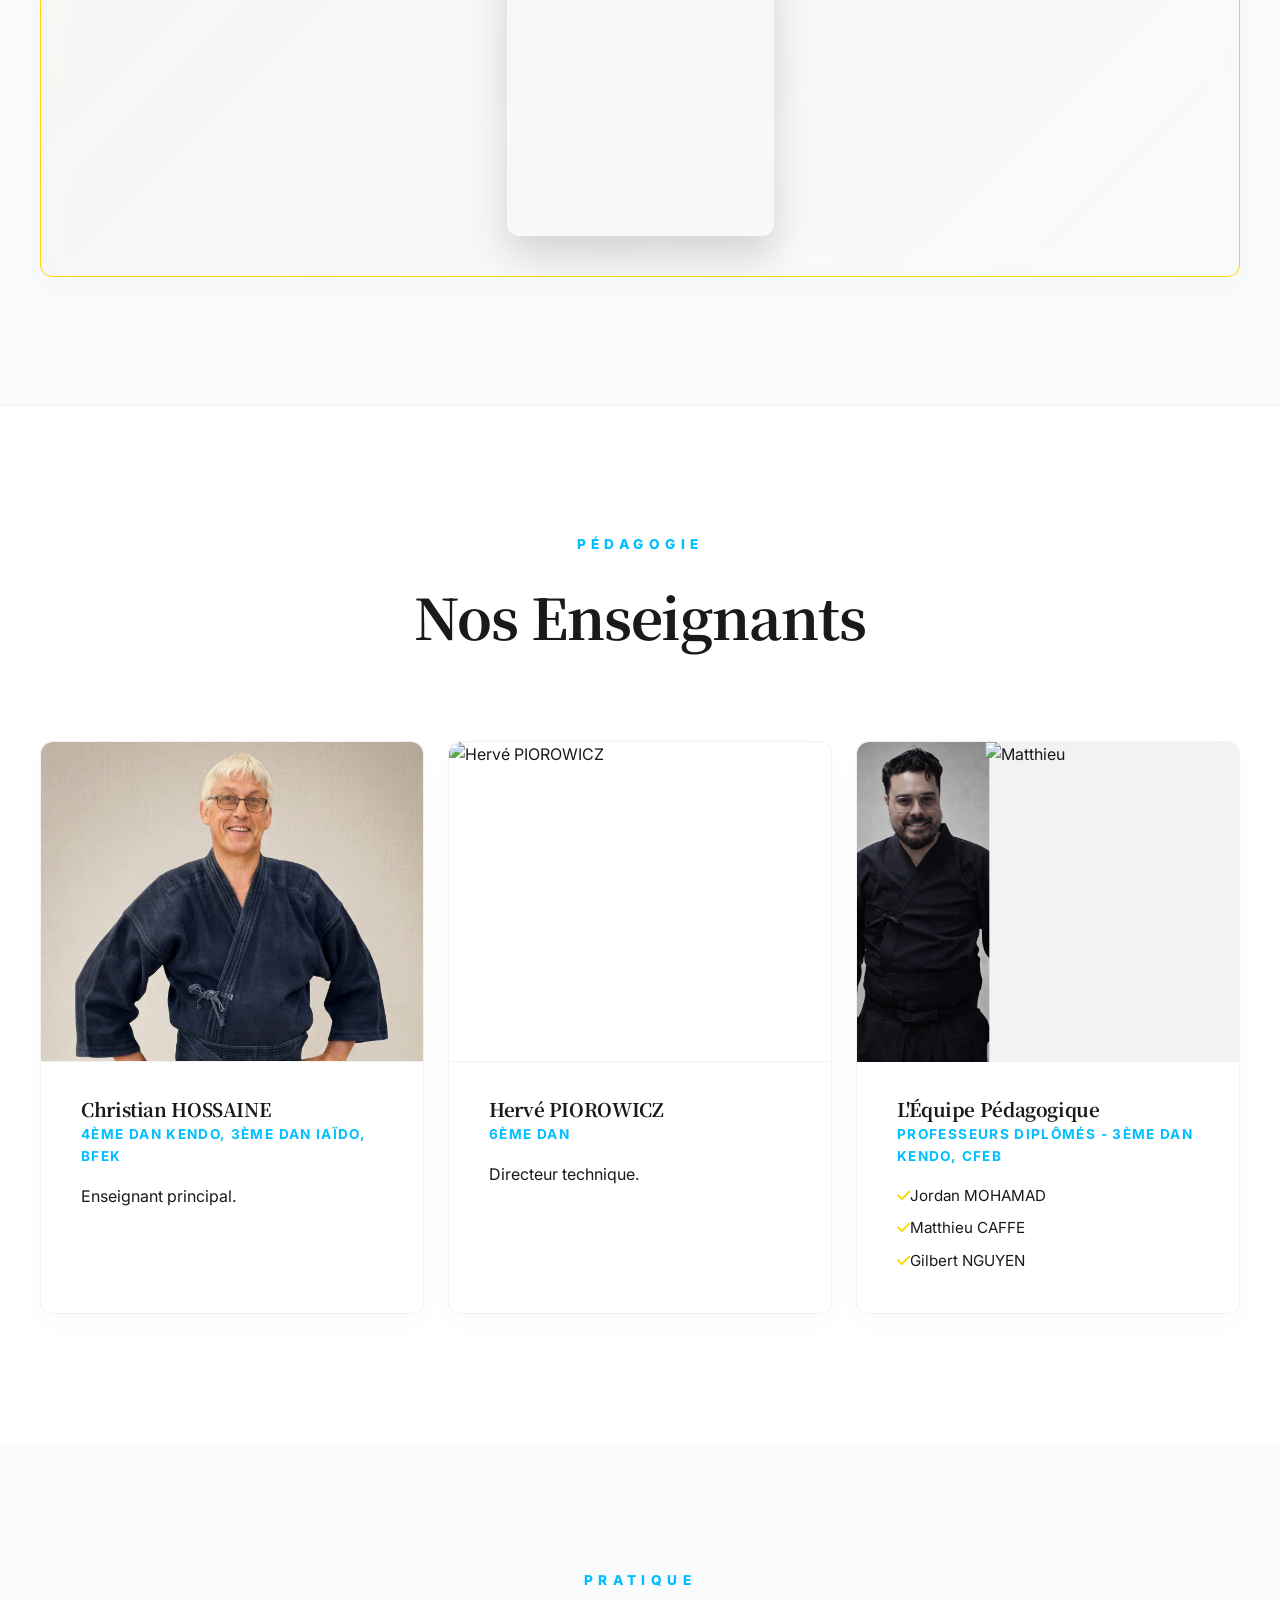
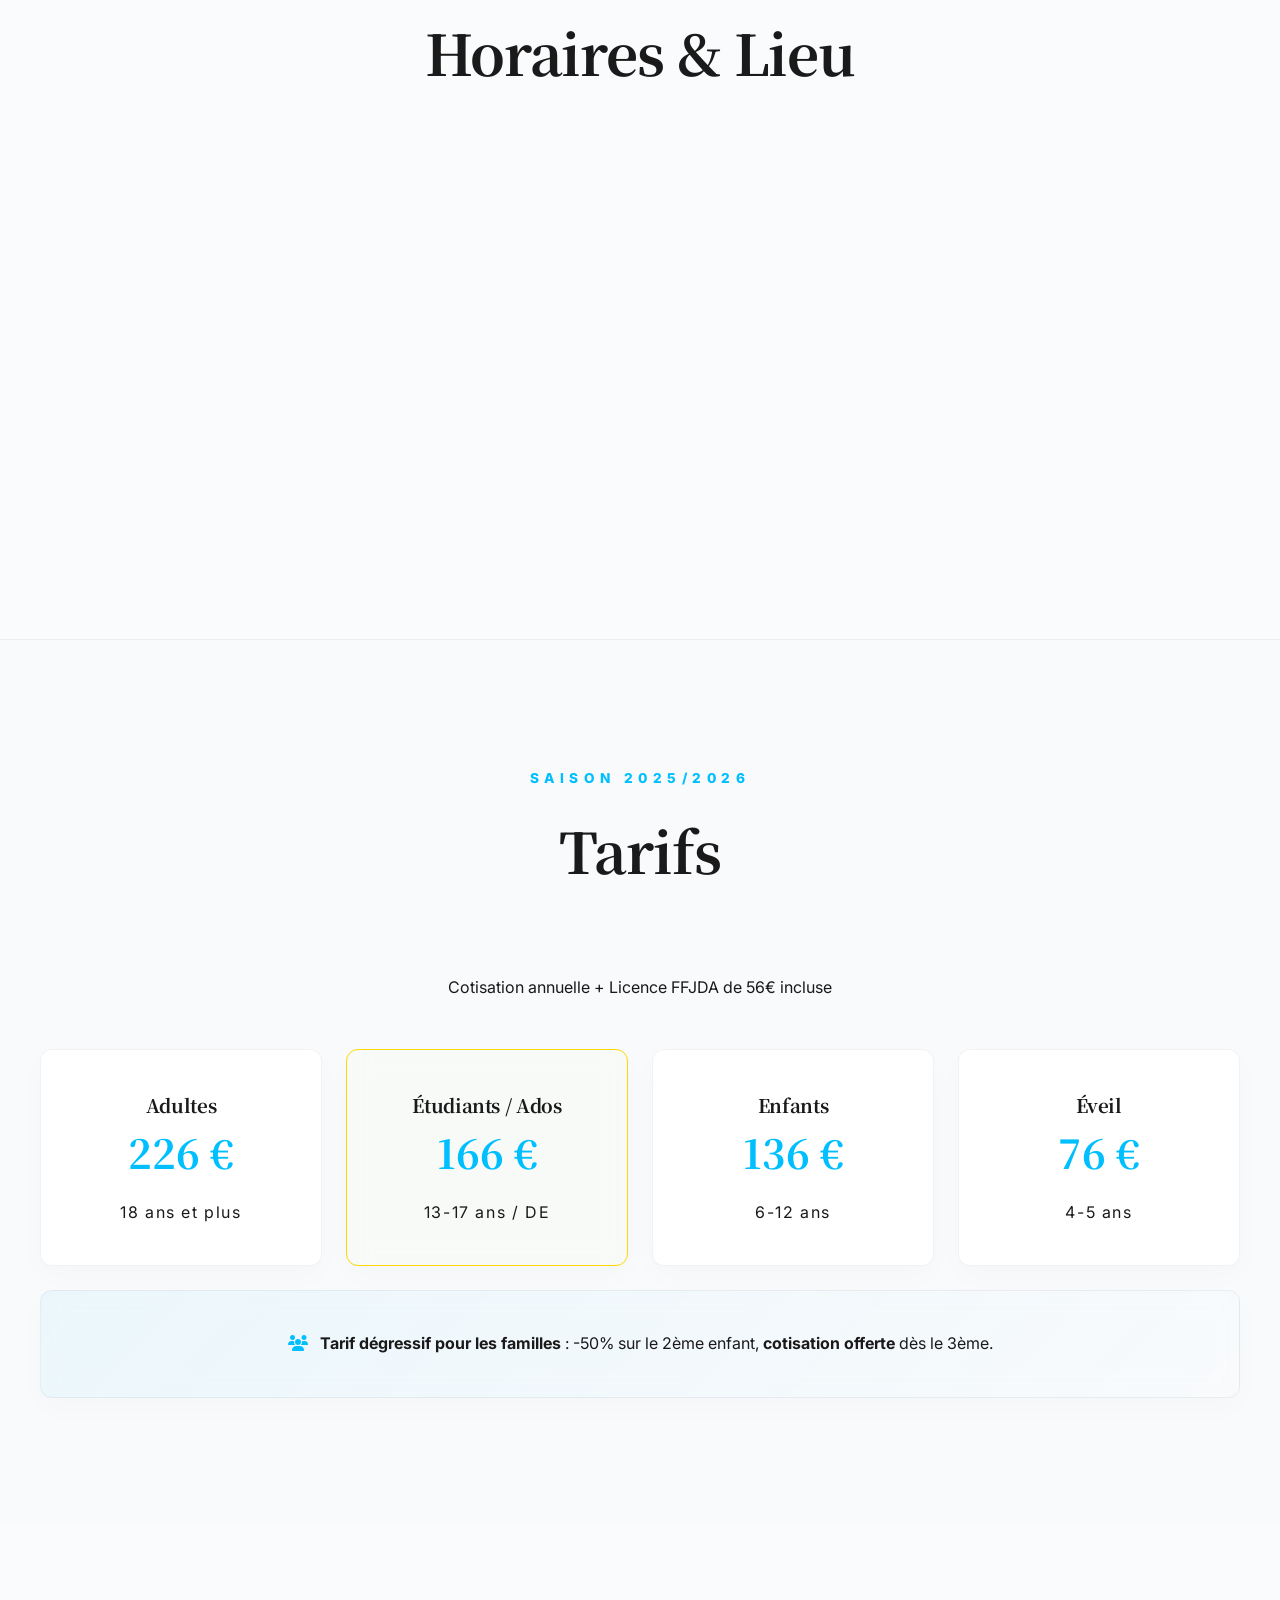
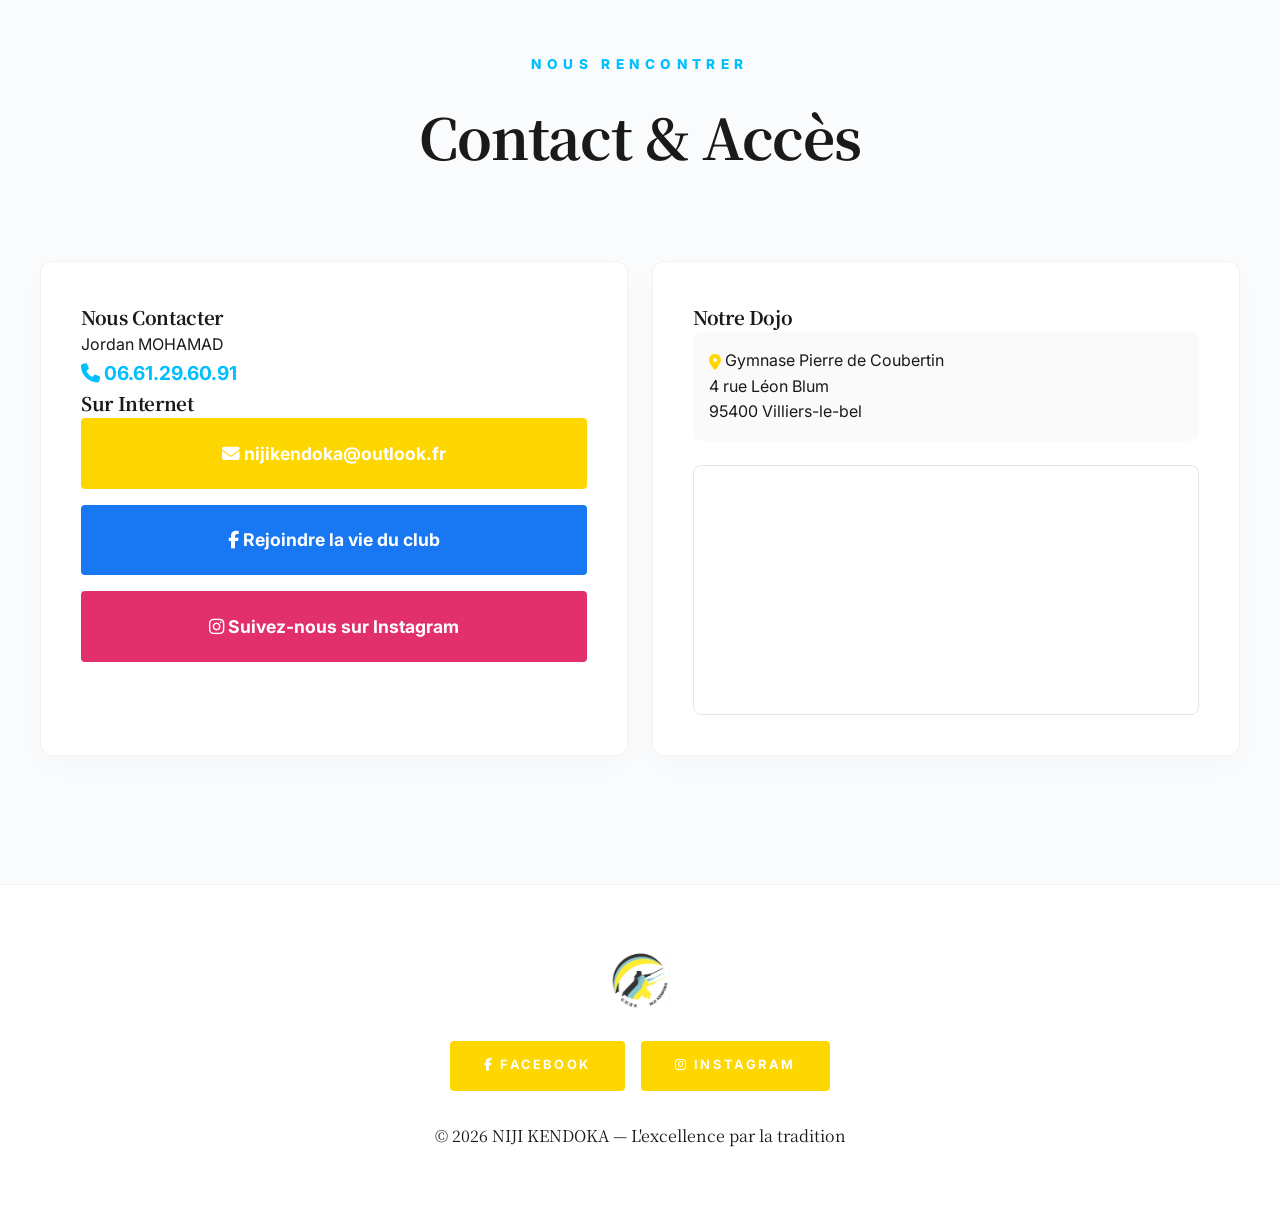
==== commit 7b5795ad: "fix: Adjust vertical object position for Hervé PIOROWICZ's image." ====
--- a/index.html
+++ b/index.html
@@ -231,7 +231,7 @@
 
             <div class="bento-item glass-panel col-4 reveal">
                 <div class="teacher-image-container">
-                    <img src="images/Herve.png" alt="Hervé PIOROWICZ" class="teacher-photo" style="object-position: center top;">
+                    <img src="images/Herve.png" alt="Hervé PIOROWICZ" class="teacher-photo" style="object-position: center 25%;">
                 </div>
                 <h3 class="text-2xl font-bold mb-2">Hervé PIOROWICZ</h3>
                 <p
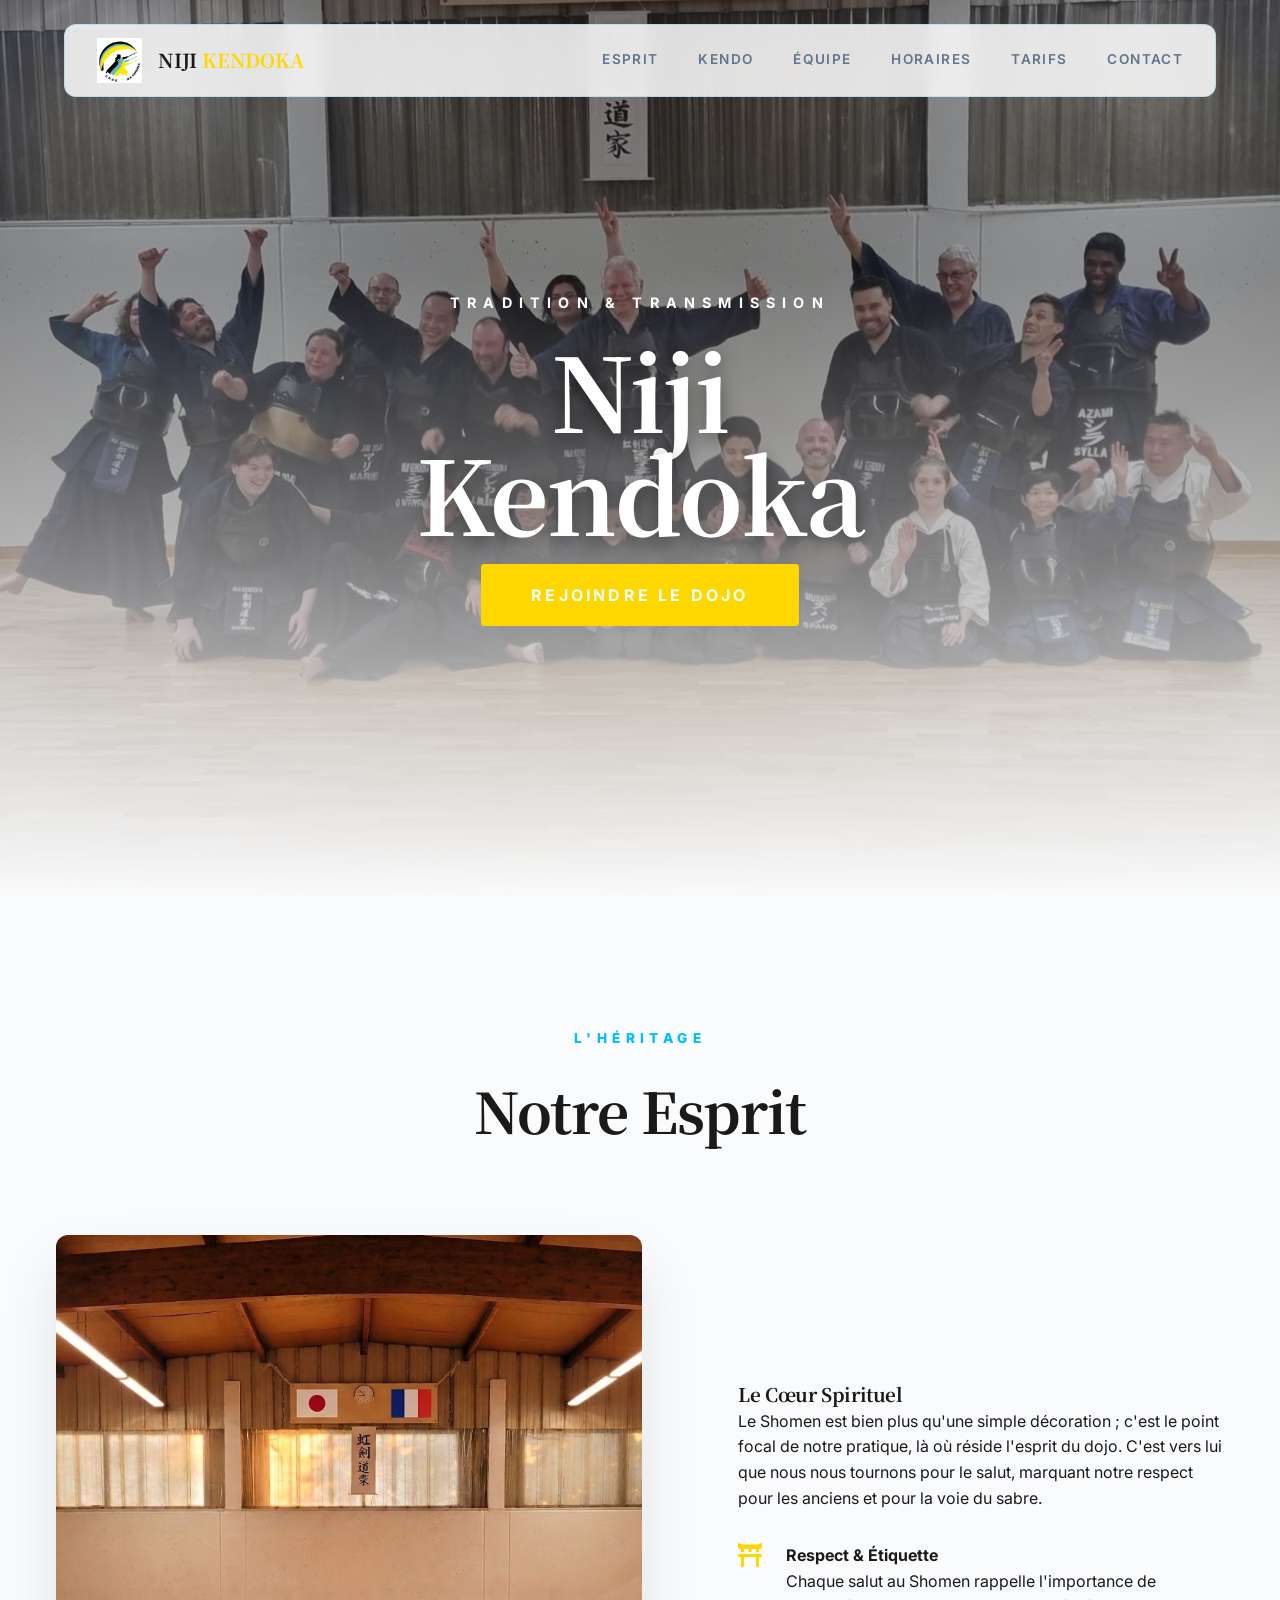
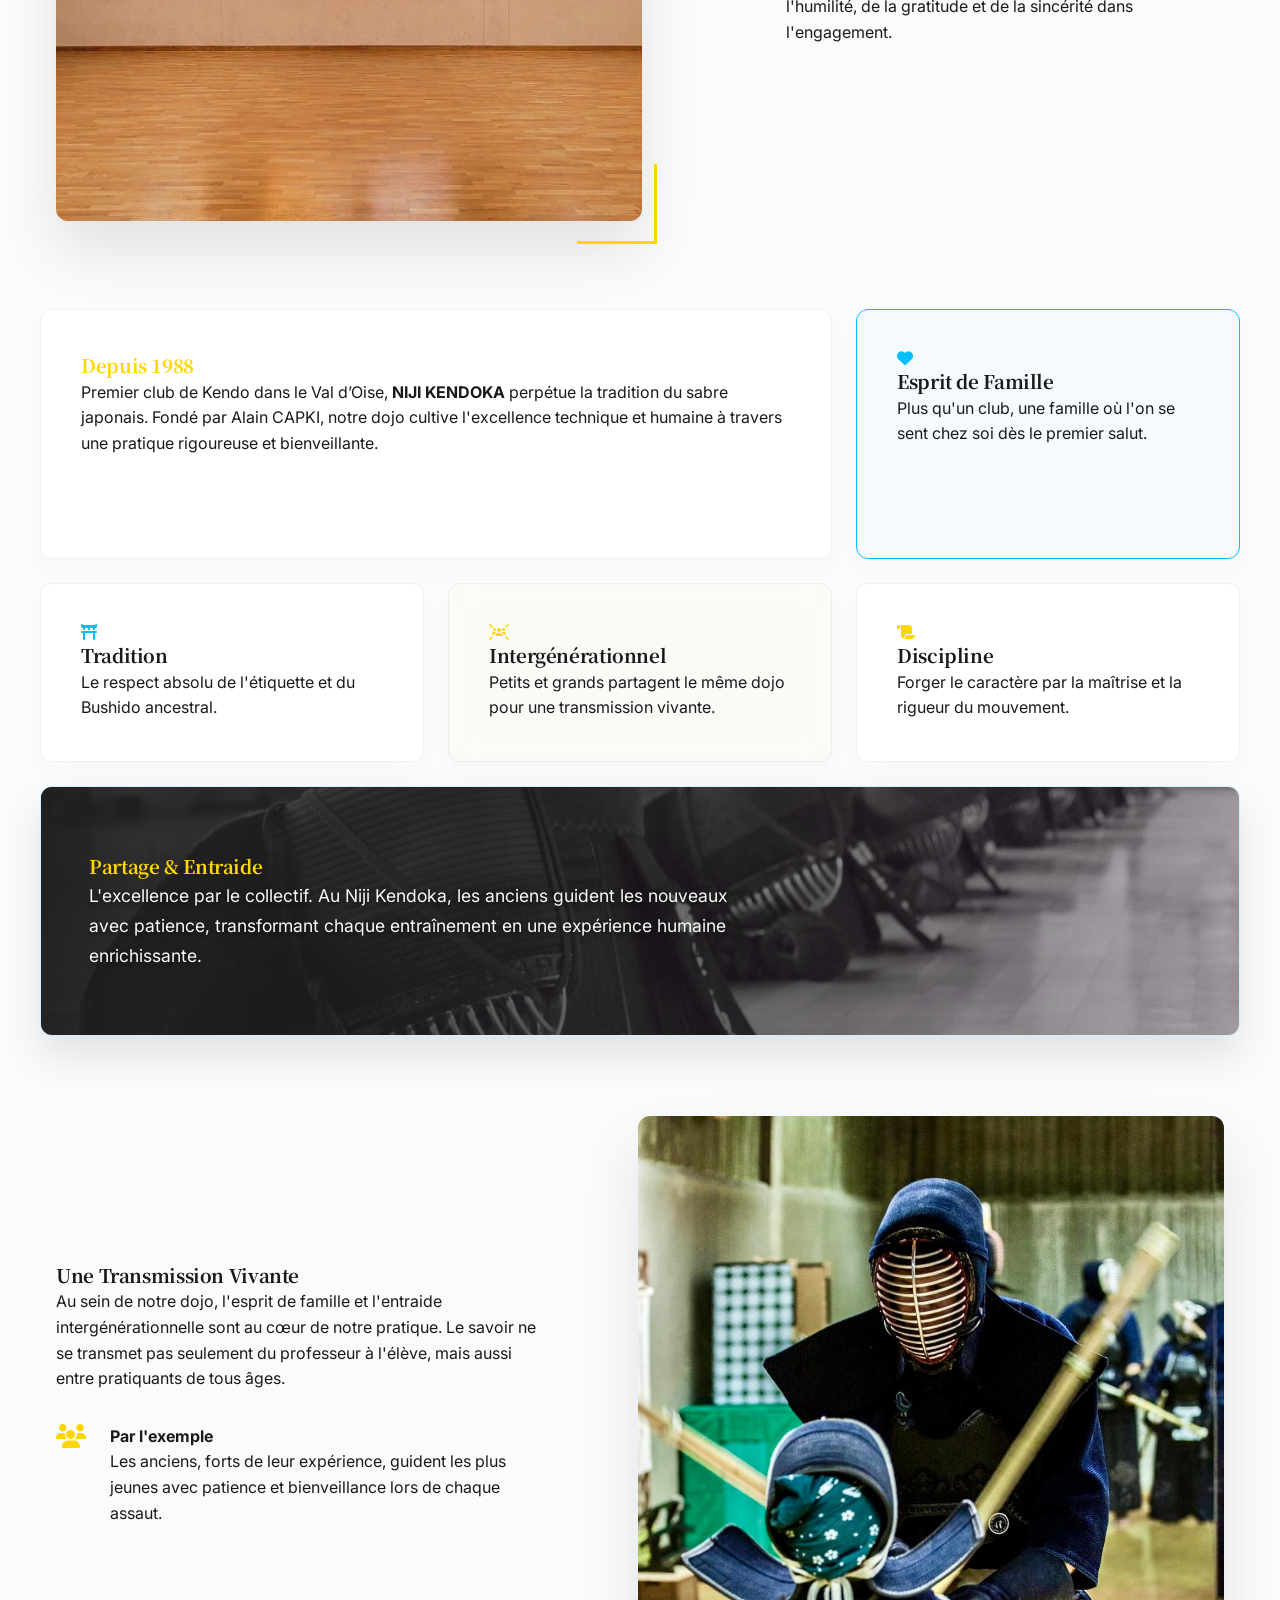
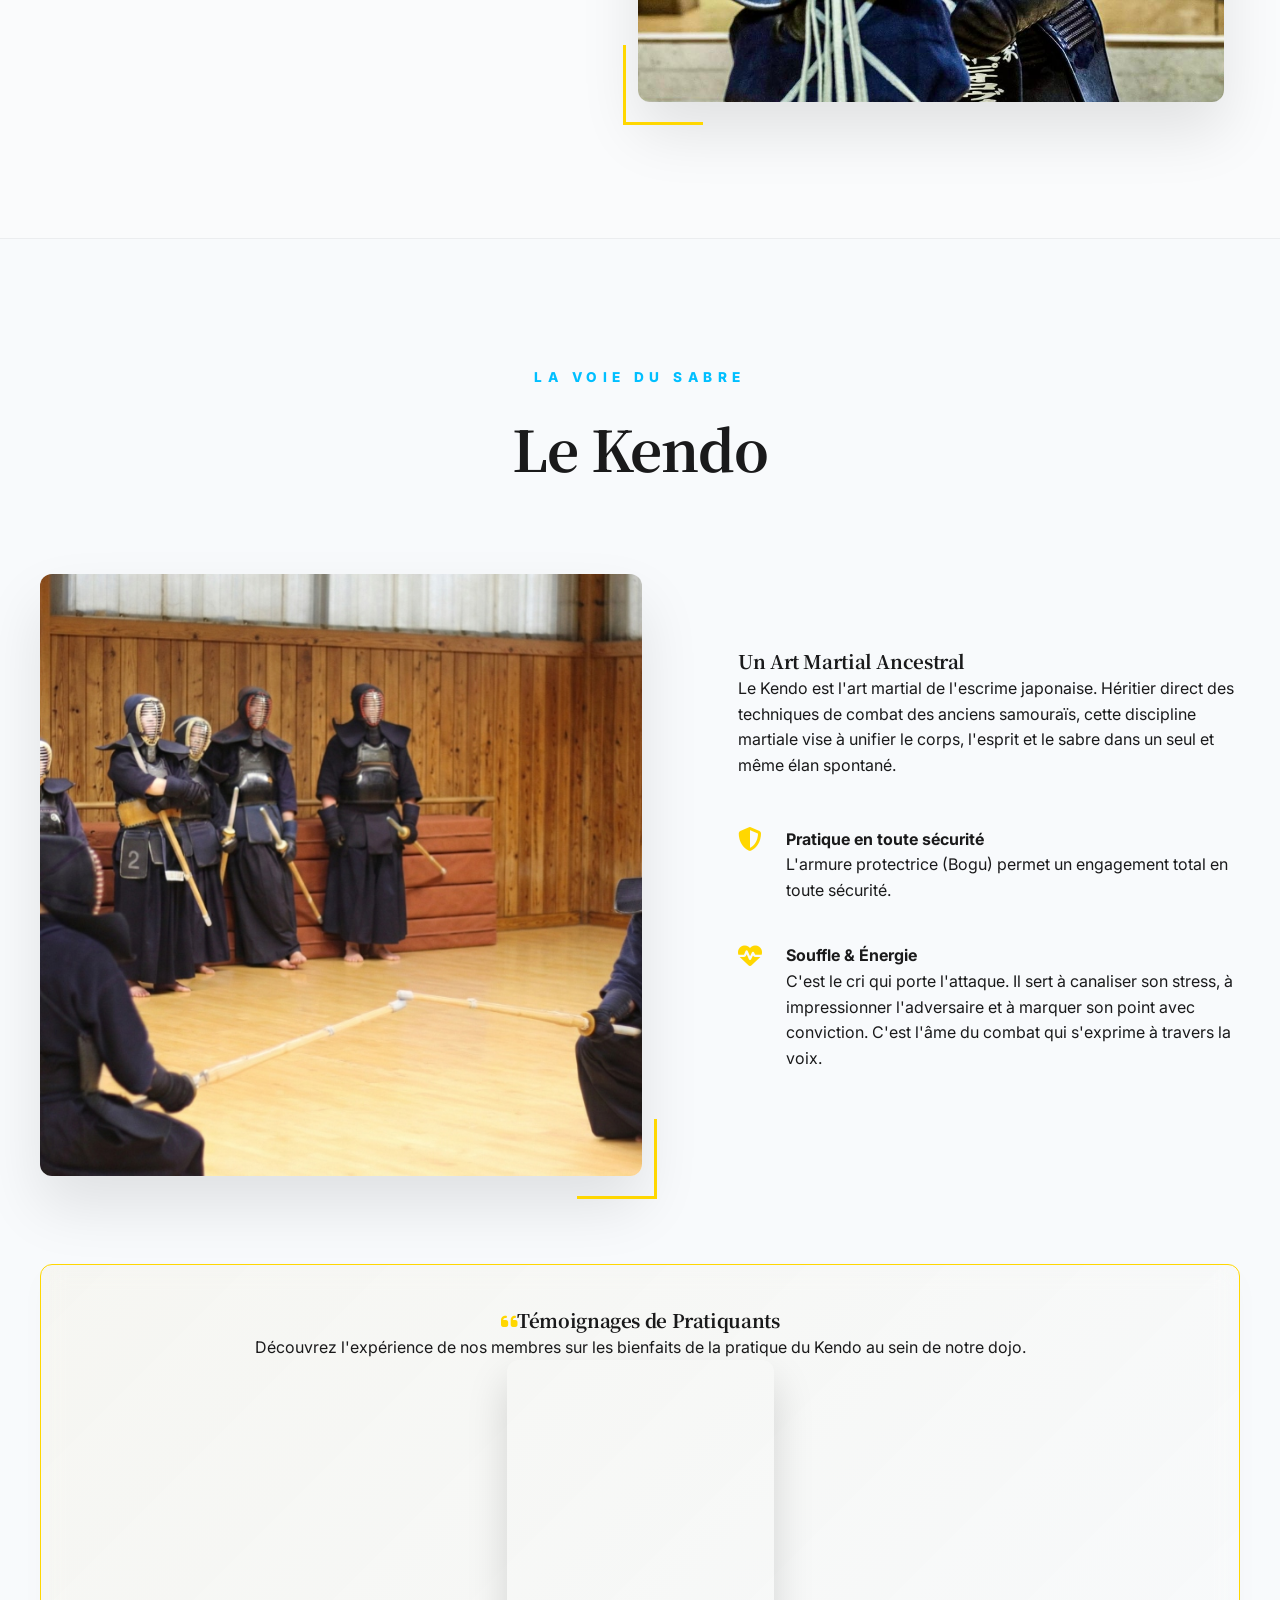
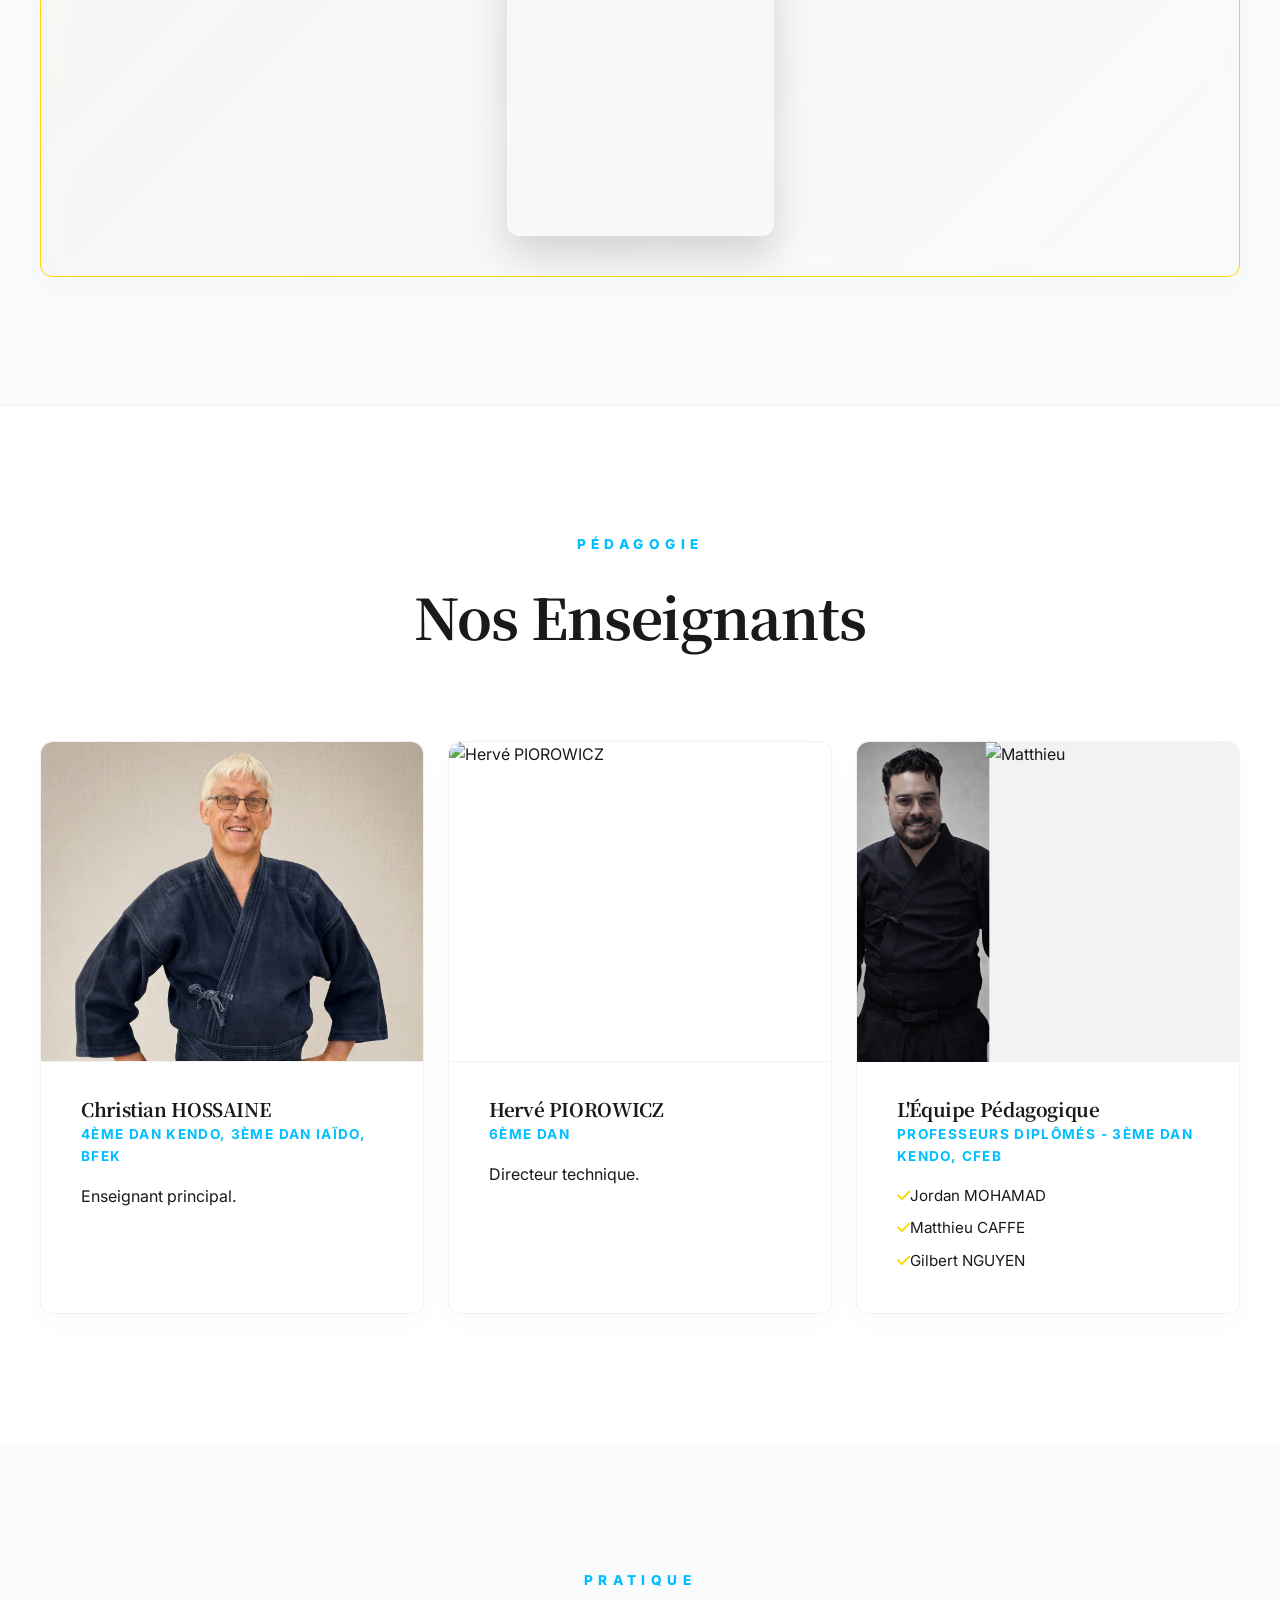
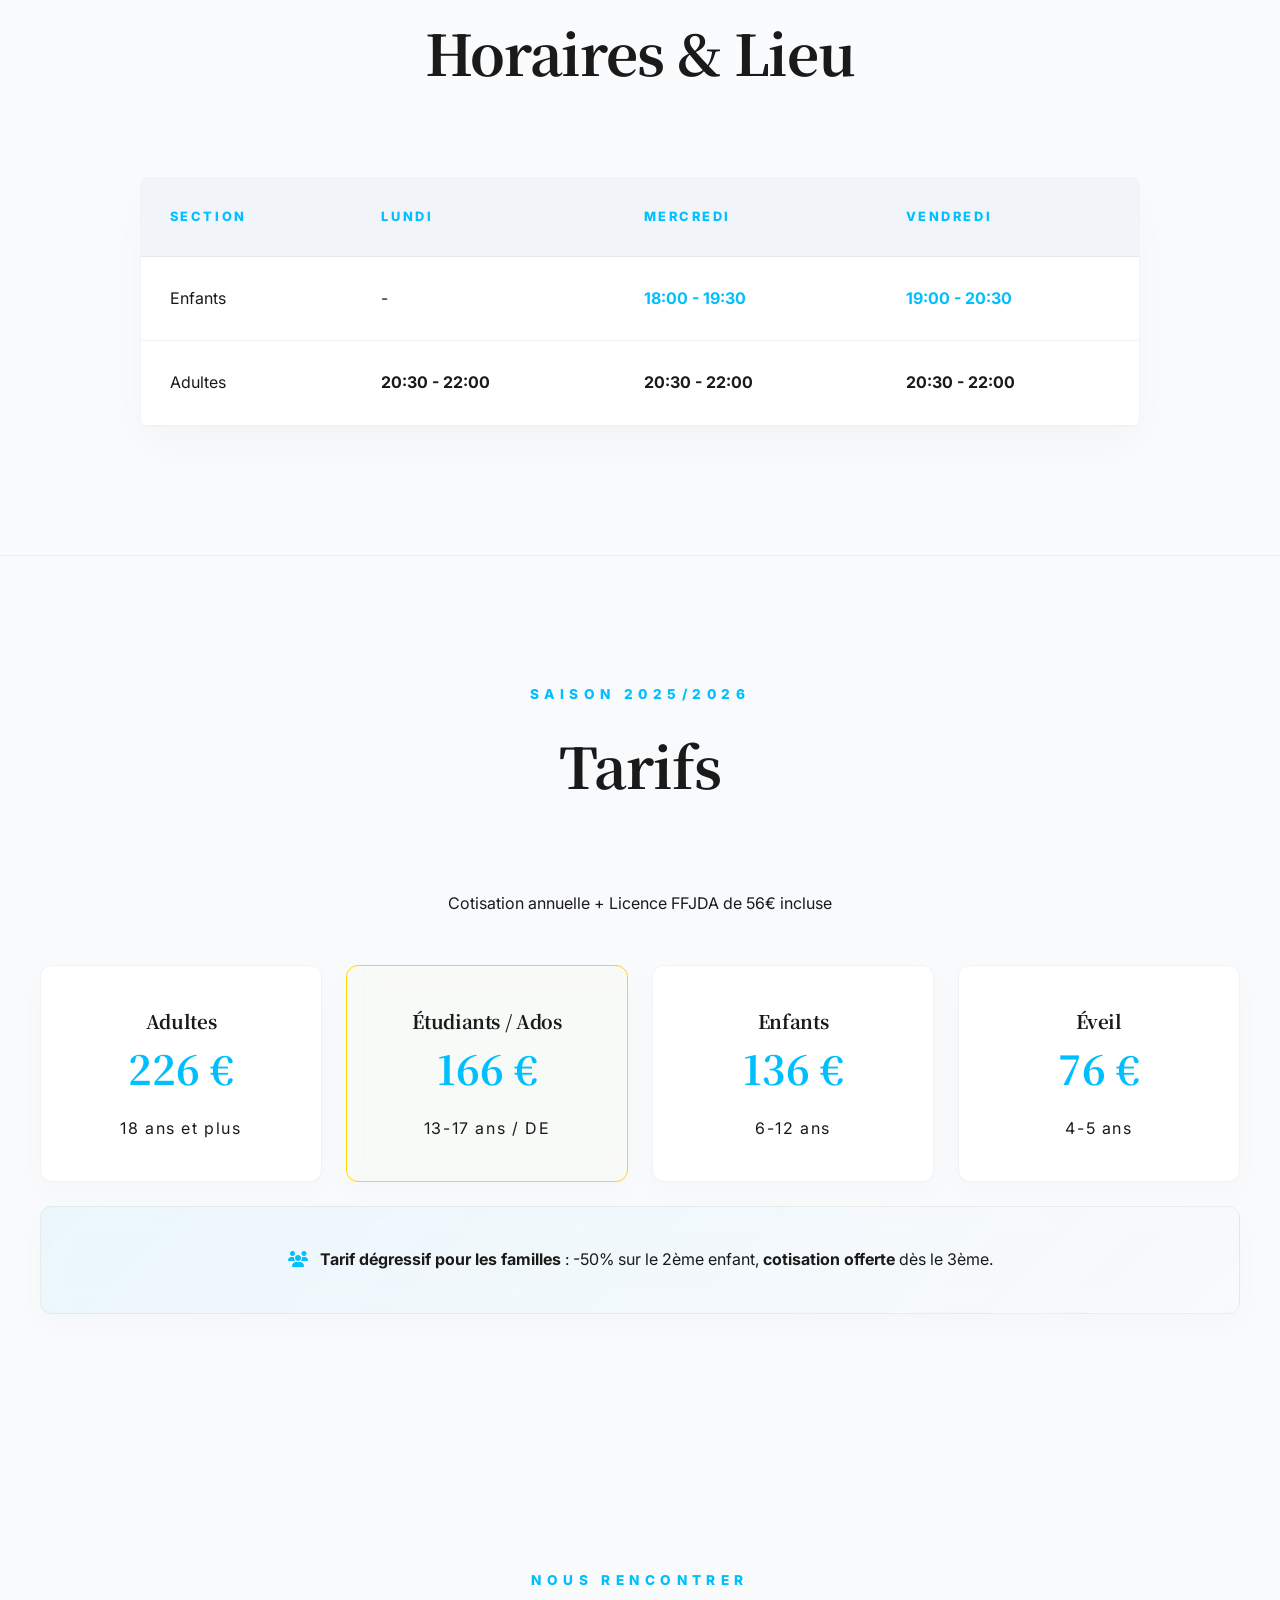
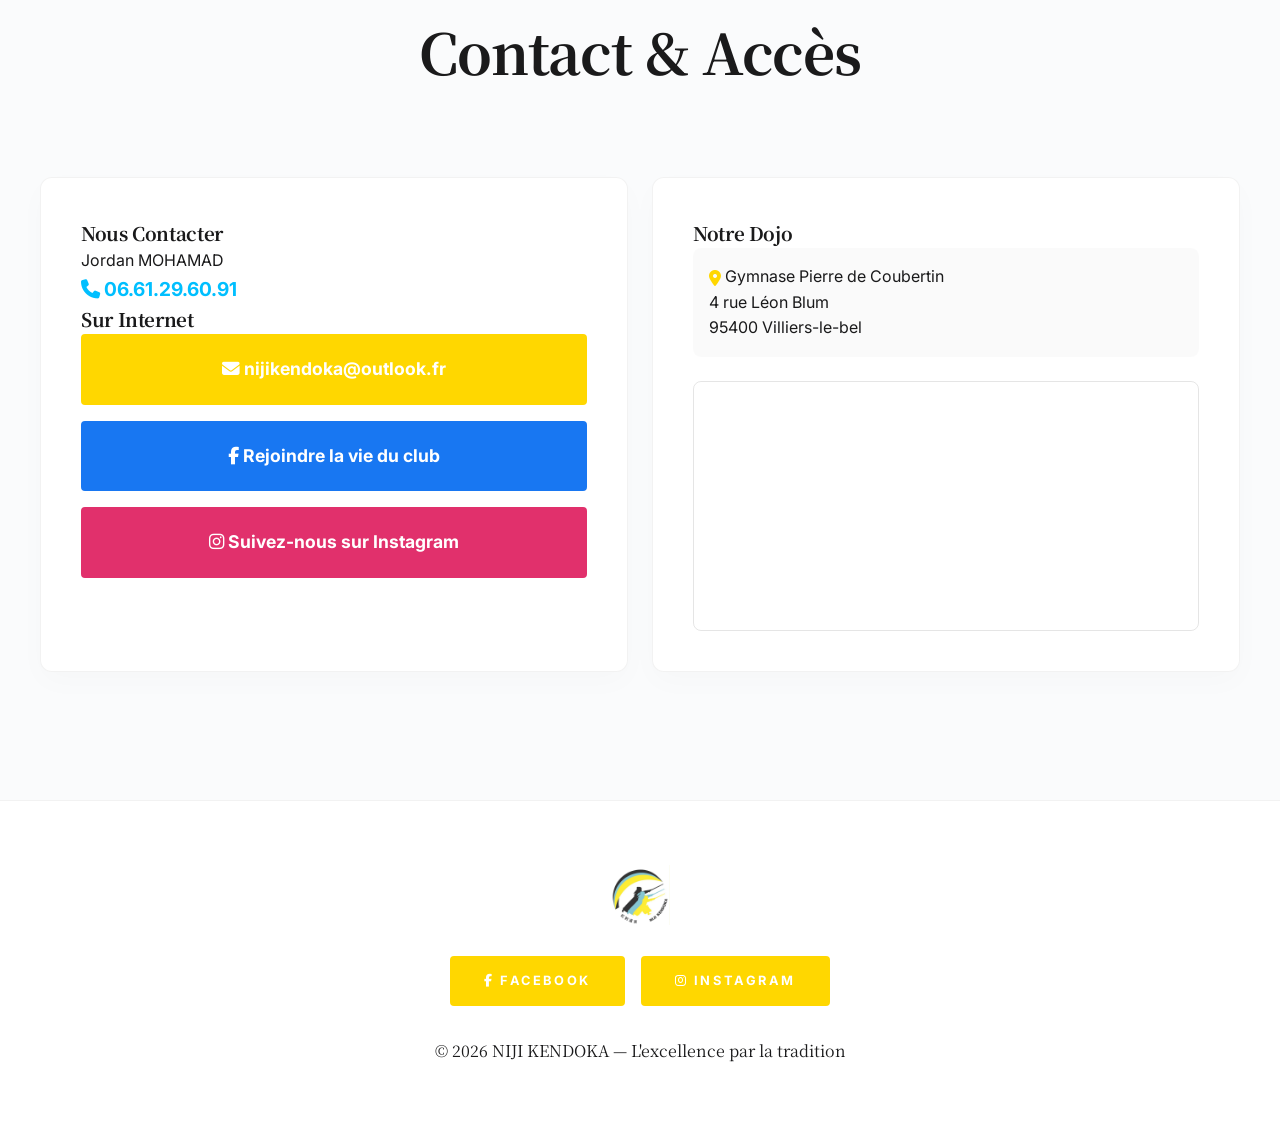
==== commit f7054890: "chore(horaires): suppression kata et samedi, mise à jour créneaux enfants" ====
--- a/index.html
+++ b/index.html
@@ -280,30 +280,20 @@
                         <th>Lundi</th>
                         <th>Mercredi</th>
                         <th>Vendredi</th>
-                        <th>Samedi</th>
                     </tr>
                 </thead>
                 <tbody>
                     <tr>
                         <td class="font-bold">Enfants</td>
                         <td>-</td>
-                        <td style="color: var(--color-secondary); font-weight: 700;">18:00 - 19:15</td>
-                        <td>-</td>
-                        <td style="color: var(--color-secondary); font-weight: 700;">15:45 - 17:15</td>
-                    </tr>
-                    <tr>
-                        <td class="font-bold">Kendo No Kata</td>
-                        <td style="color: var(--color-primary); font-weight: 700;">19:15 - 20:15</td>
-                        <td style="color: var(--color-primary); font-weight: 700;">19:30 - 20:15</td>
-                        <td style="color: var(--color-primary); font-weight: 700;">19:15 - 20:15</td>
-                        <td style="color: var(--color-primary); font-weight: 700;">14:00 - 15:30</td>
+                        <td style="color: var(--color-secondary); font-weight: 700;">18:00 - 19:30</td>
+                        <td style="color: var(--color-secondary); font-weight: 700;">19:00 - 20:30</td>
                     </tr>
                     <tr>
                         <td class="font-bold">Adultes</td>
                         <td style="font-weight: 700;">20:30 - 22:00</td>
                         <td style="font-weight: 700;">20:30 - 22:00</td>
                         <td style="font-weight: 700;">20:30 - 22:00</td>
-                        <td style="font-weight: 700;">15:45 - 17:15</td>
                     </tr>
                 </tbody>
             </table>
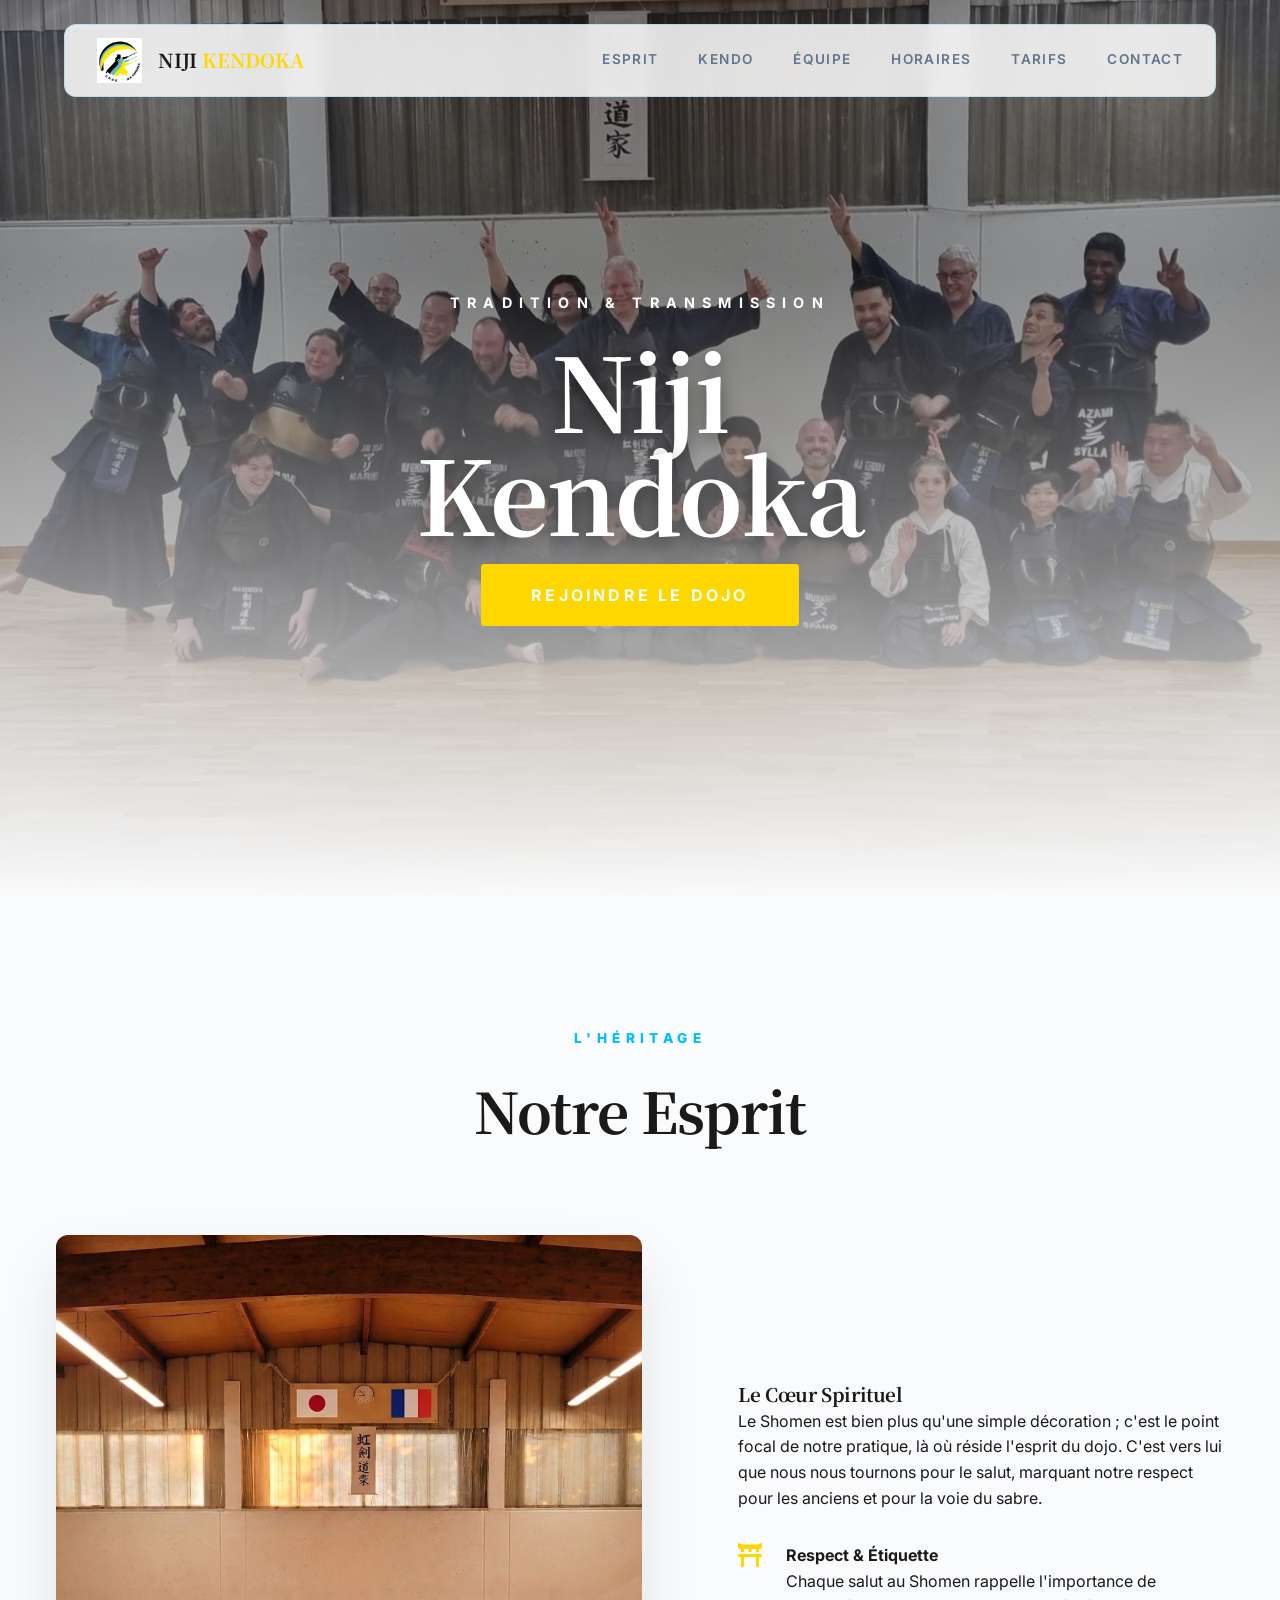
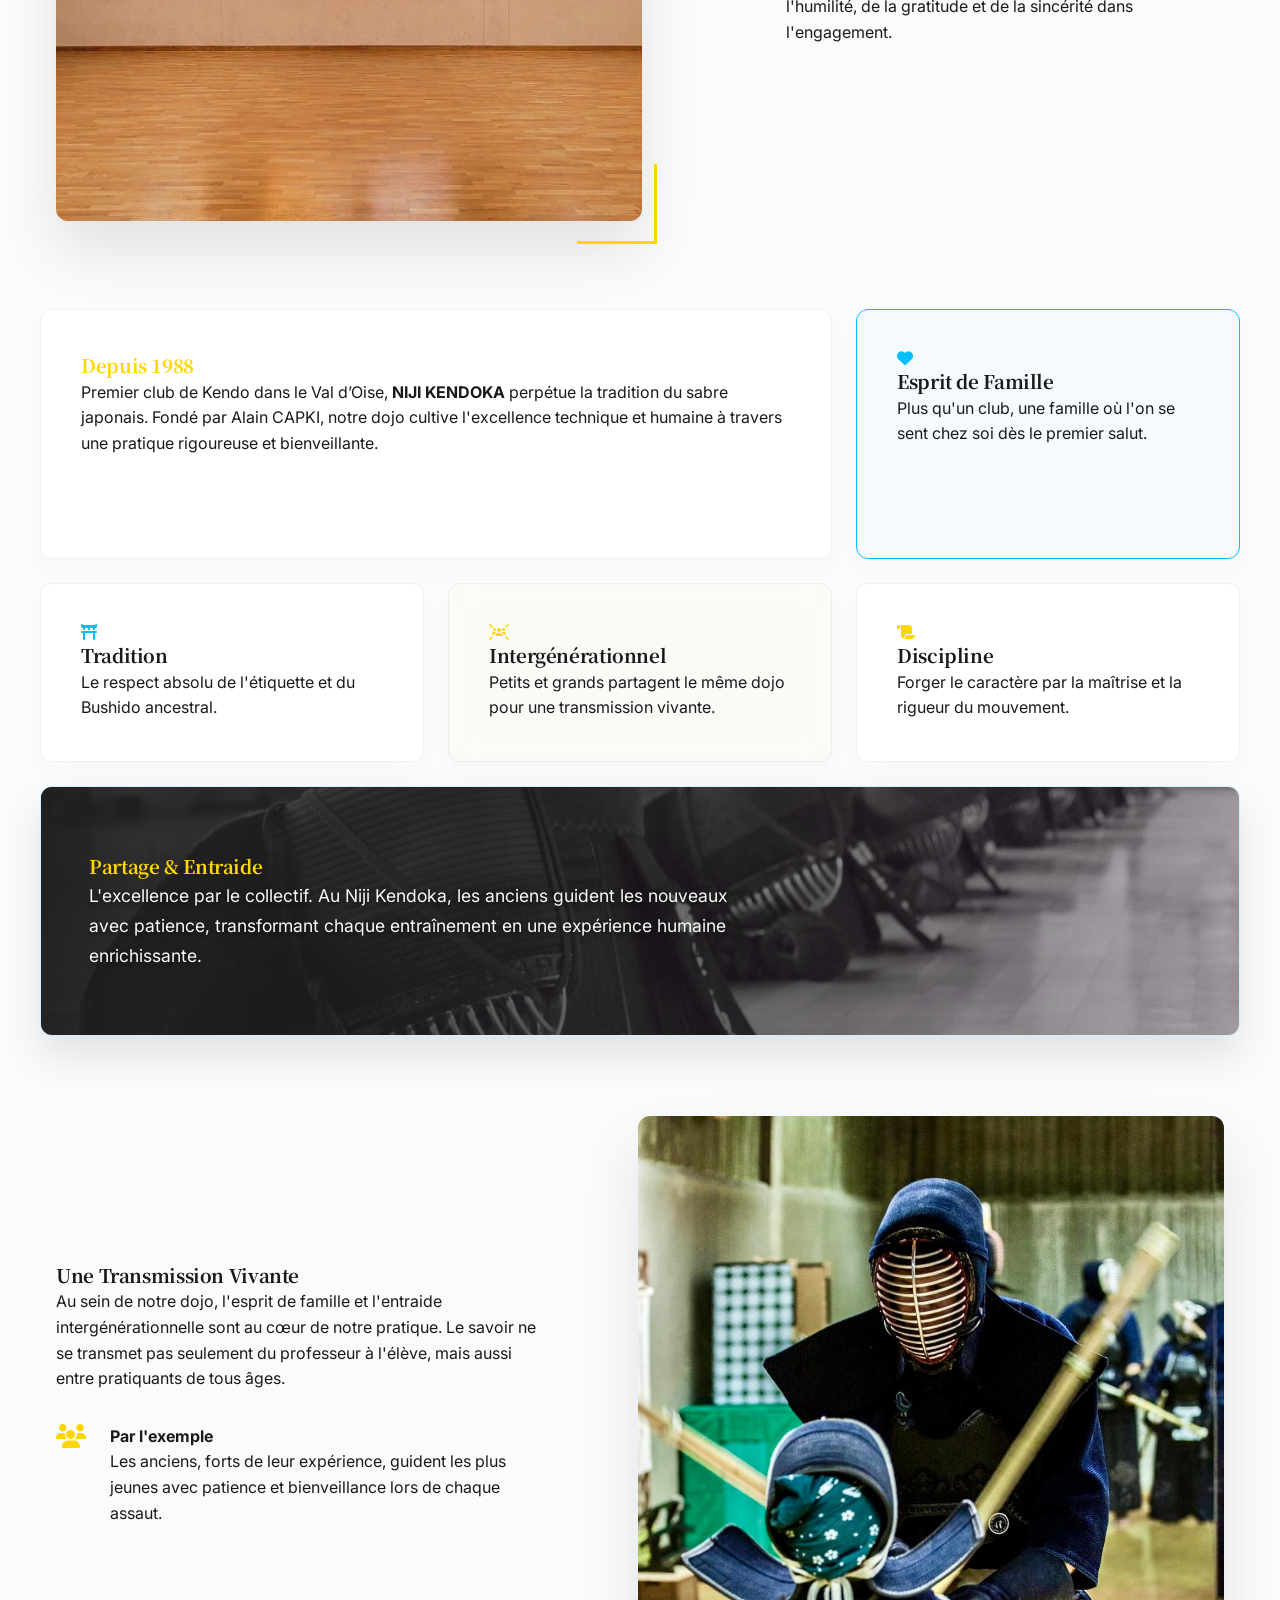
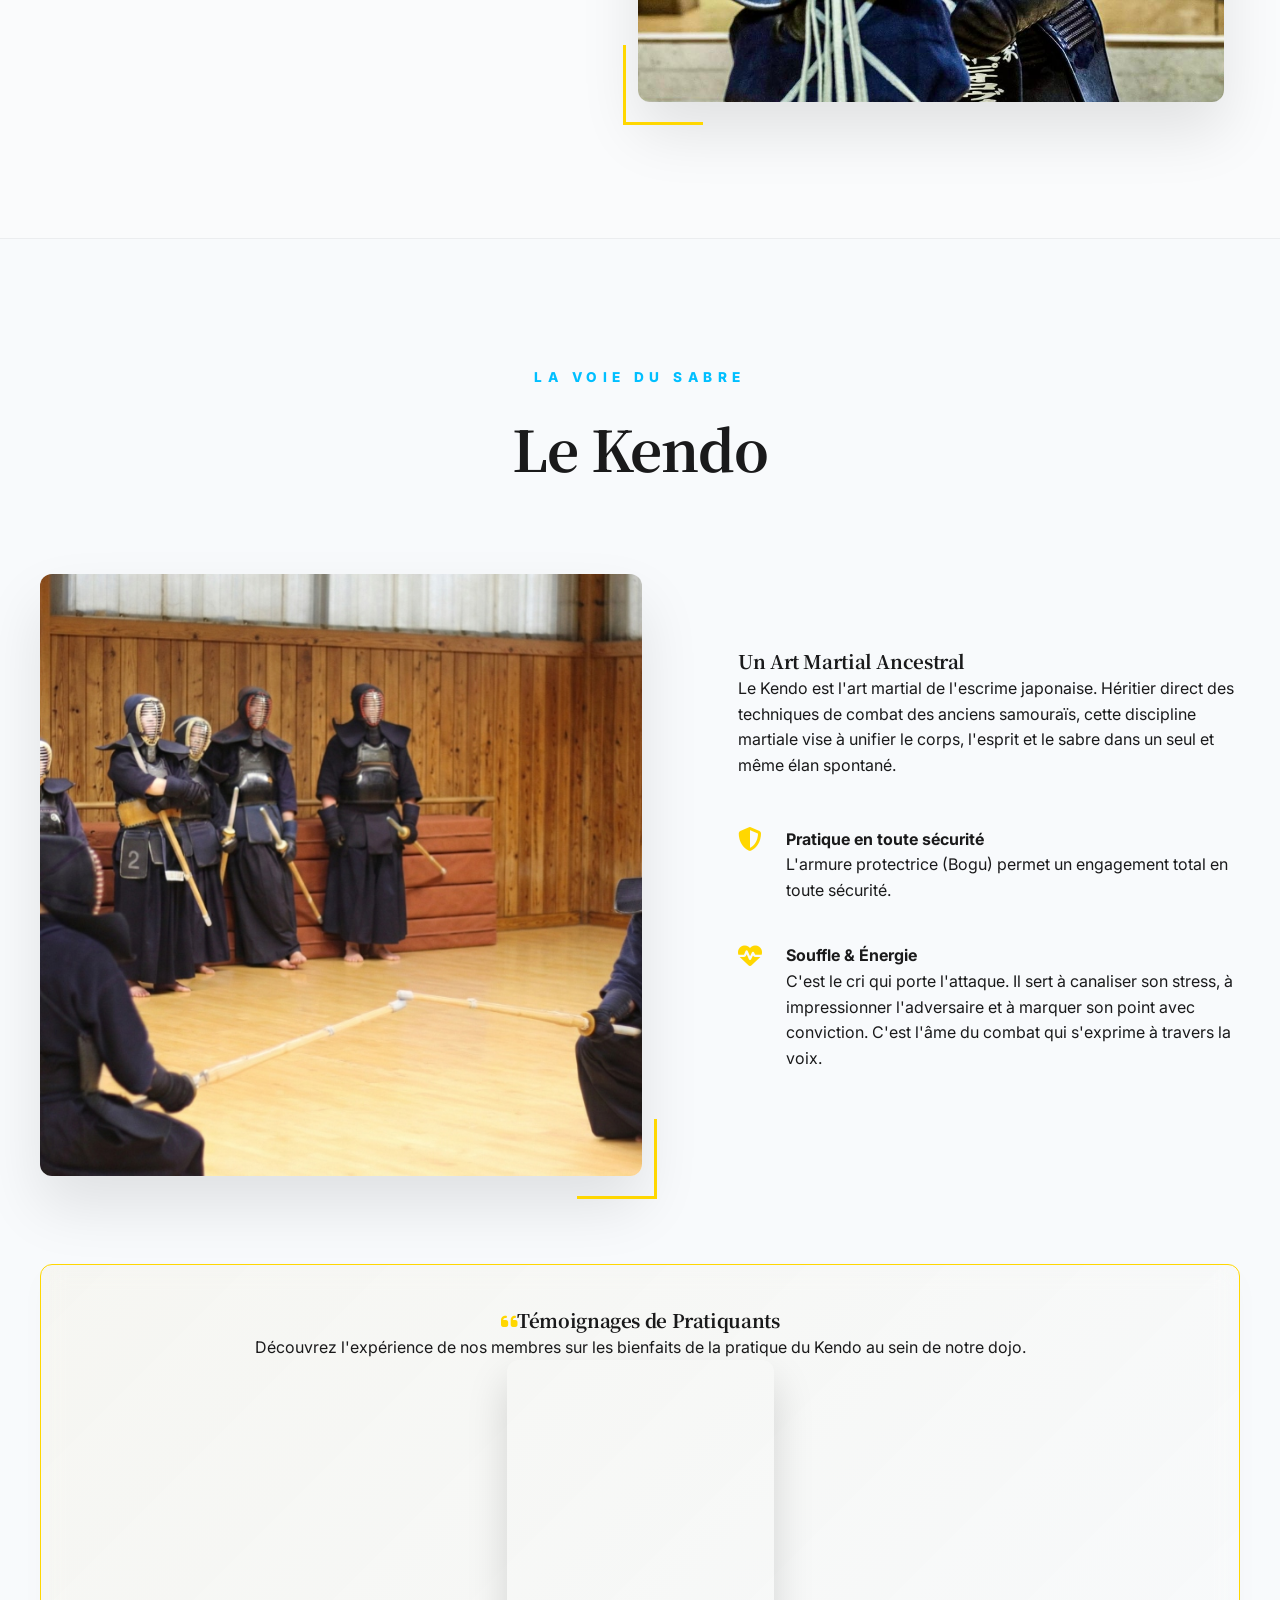
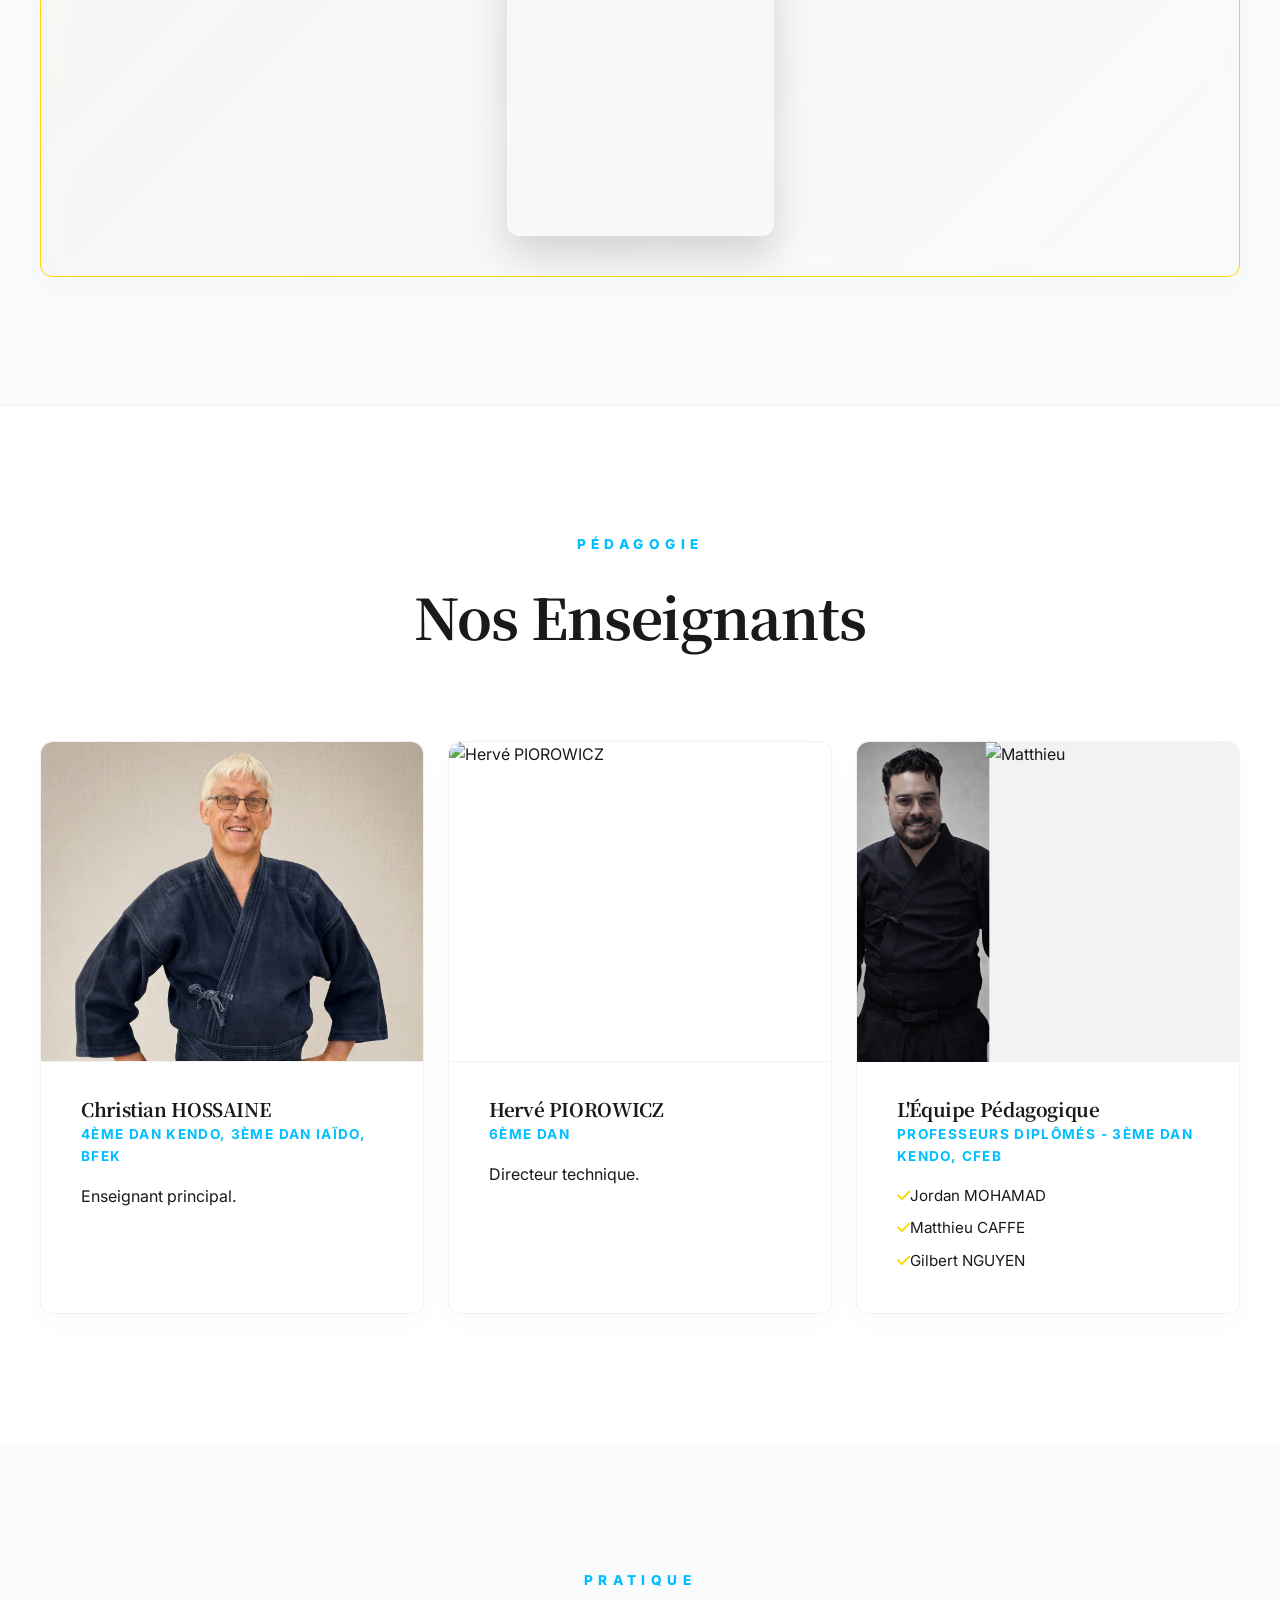
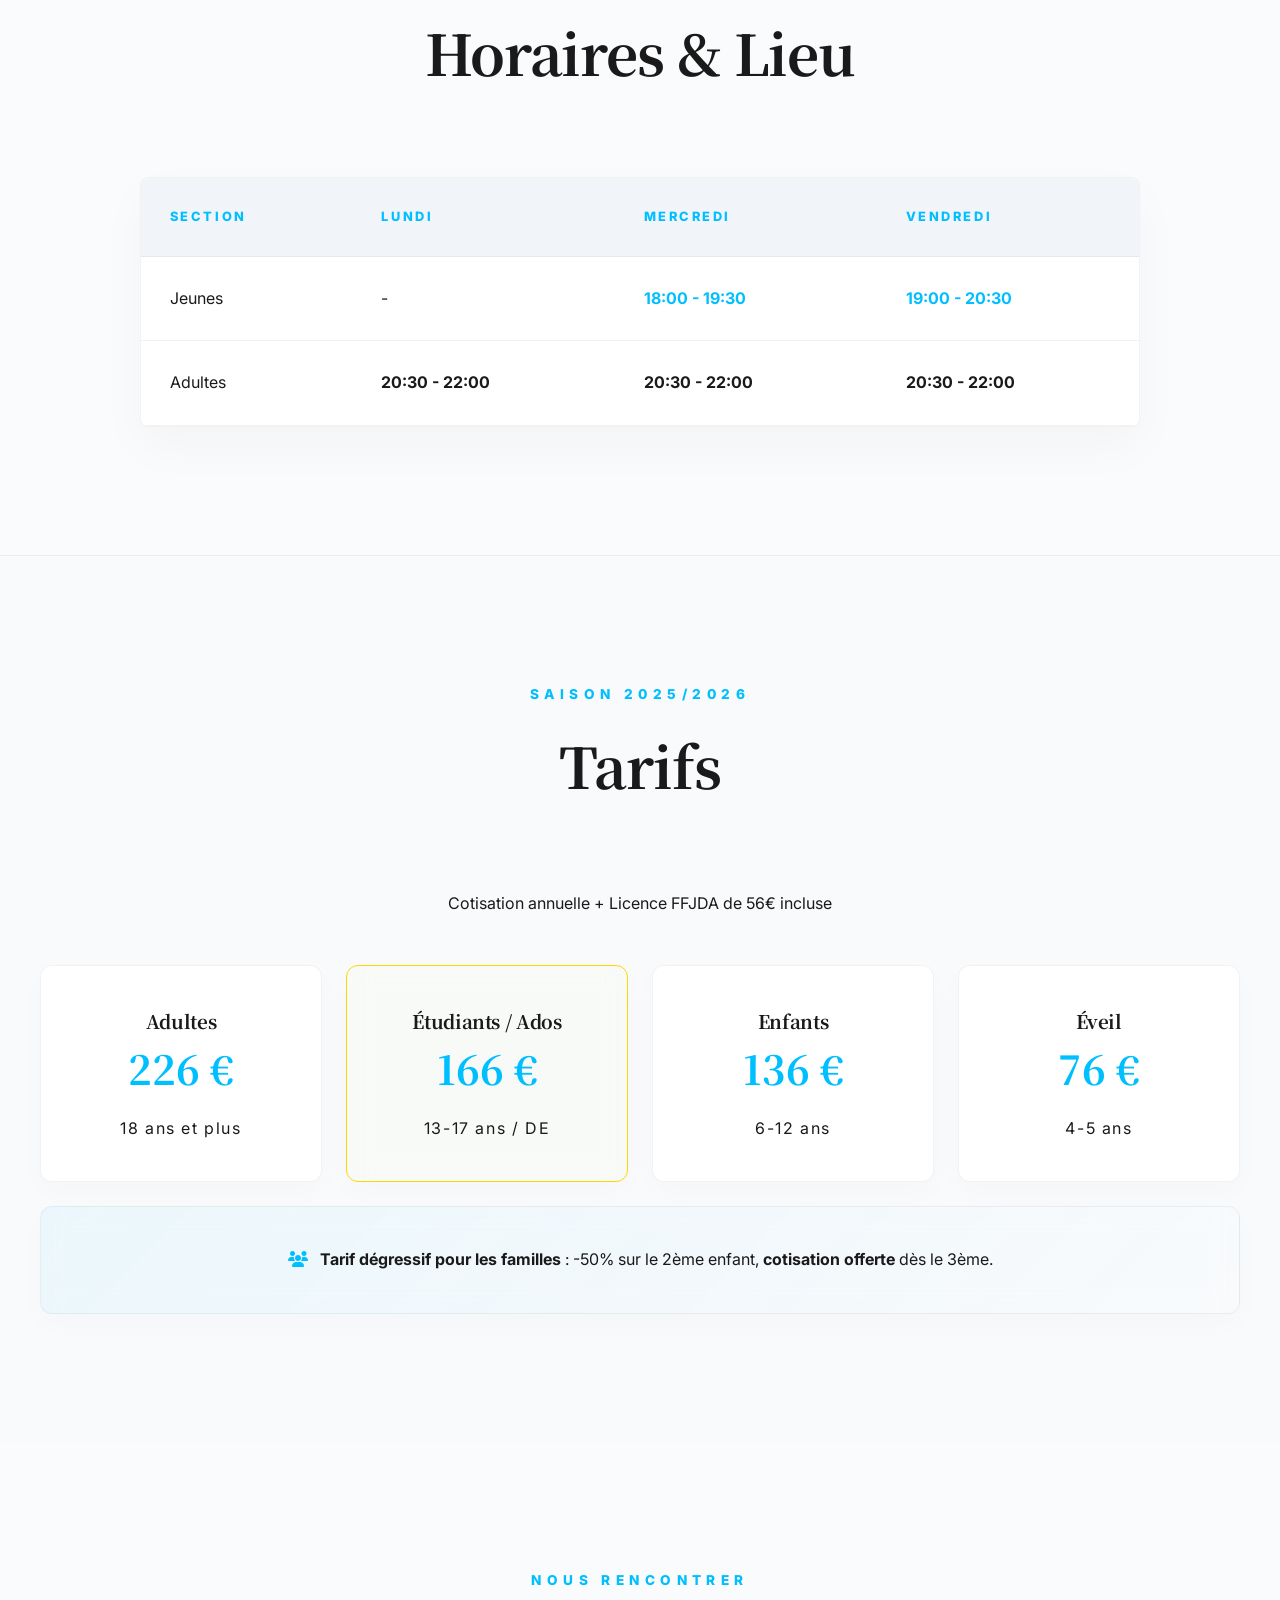
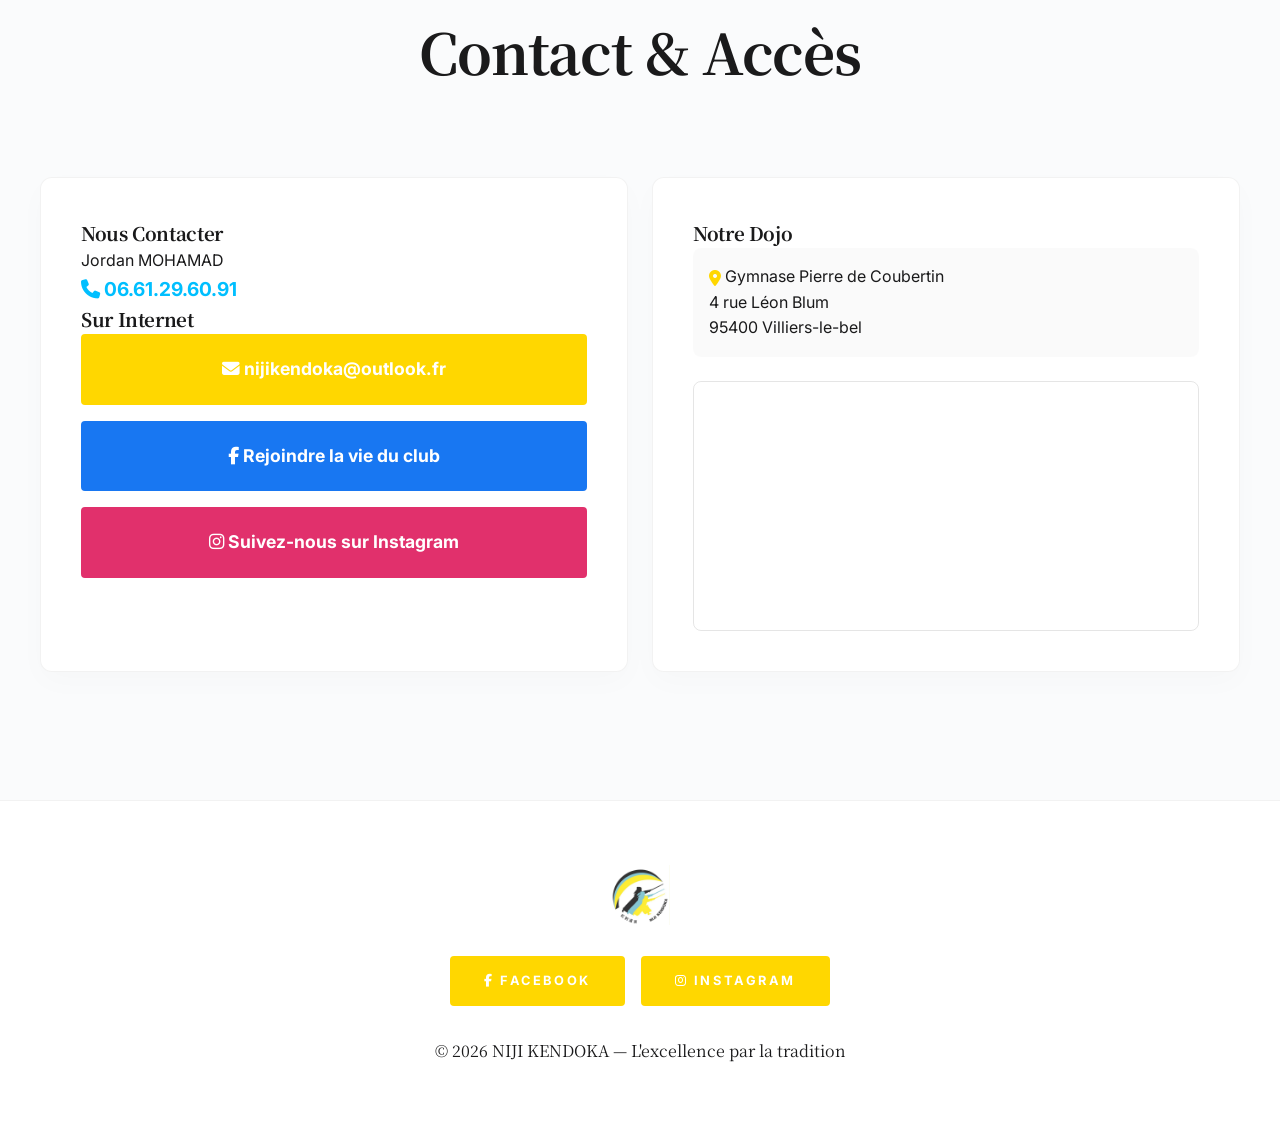
==== commit 6bdefb17: "chore(horaires): renommer Enfants en Jeunes" ====
--- a/index.html
+++ b/index.html
@@ -284,7 +284,7 @@
                 </thead>
                 <tbody>
                     <tr>
-                        <td class="font-bold">Enfants</td>
+                        <td class="font-bold">Jeunes</td>
                         <td>-</td>
                         <td style="color: var(--color-secondary); font-weight: 700;">18:00 - 19:30</td>
                         <td style="color: var(--color-secondary); font-weight: 700;">19:00 - 20:30</td>
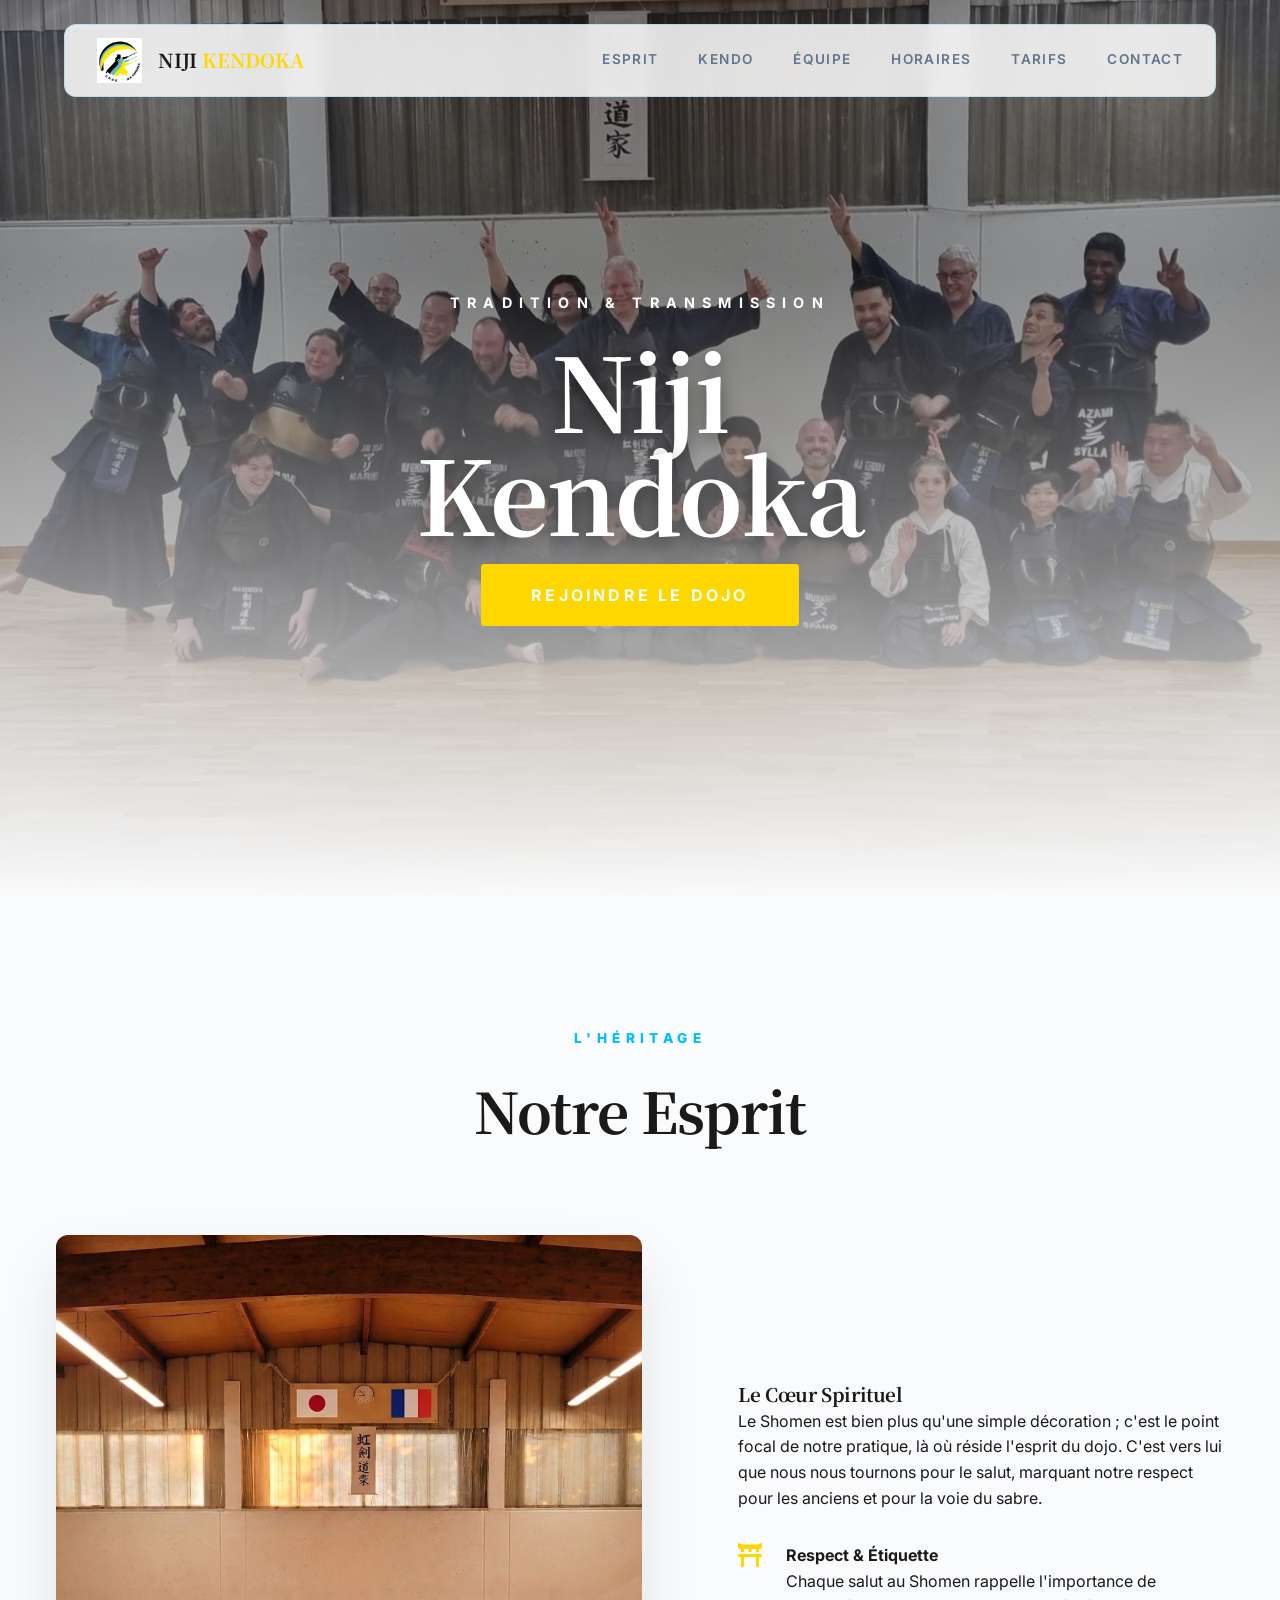
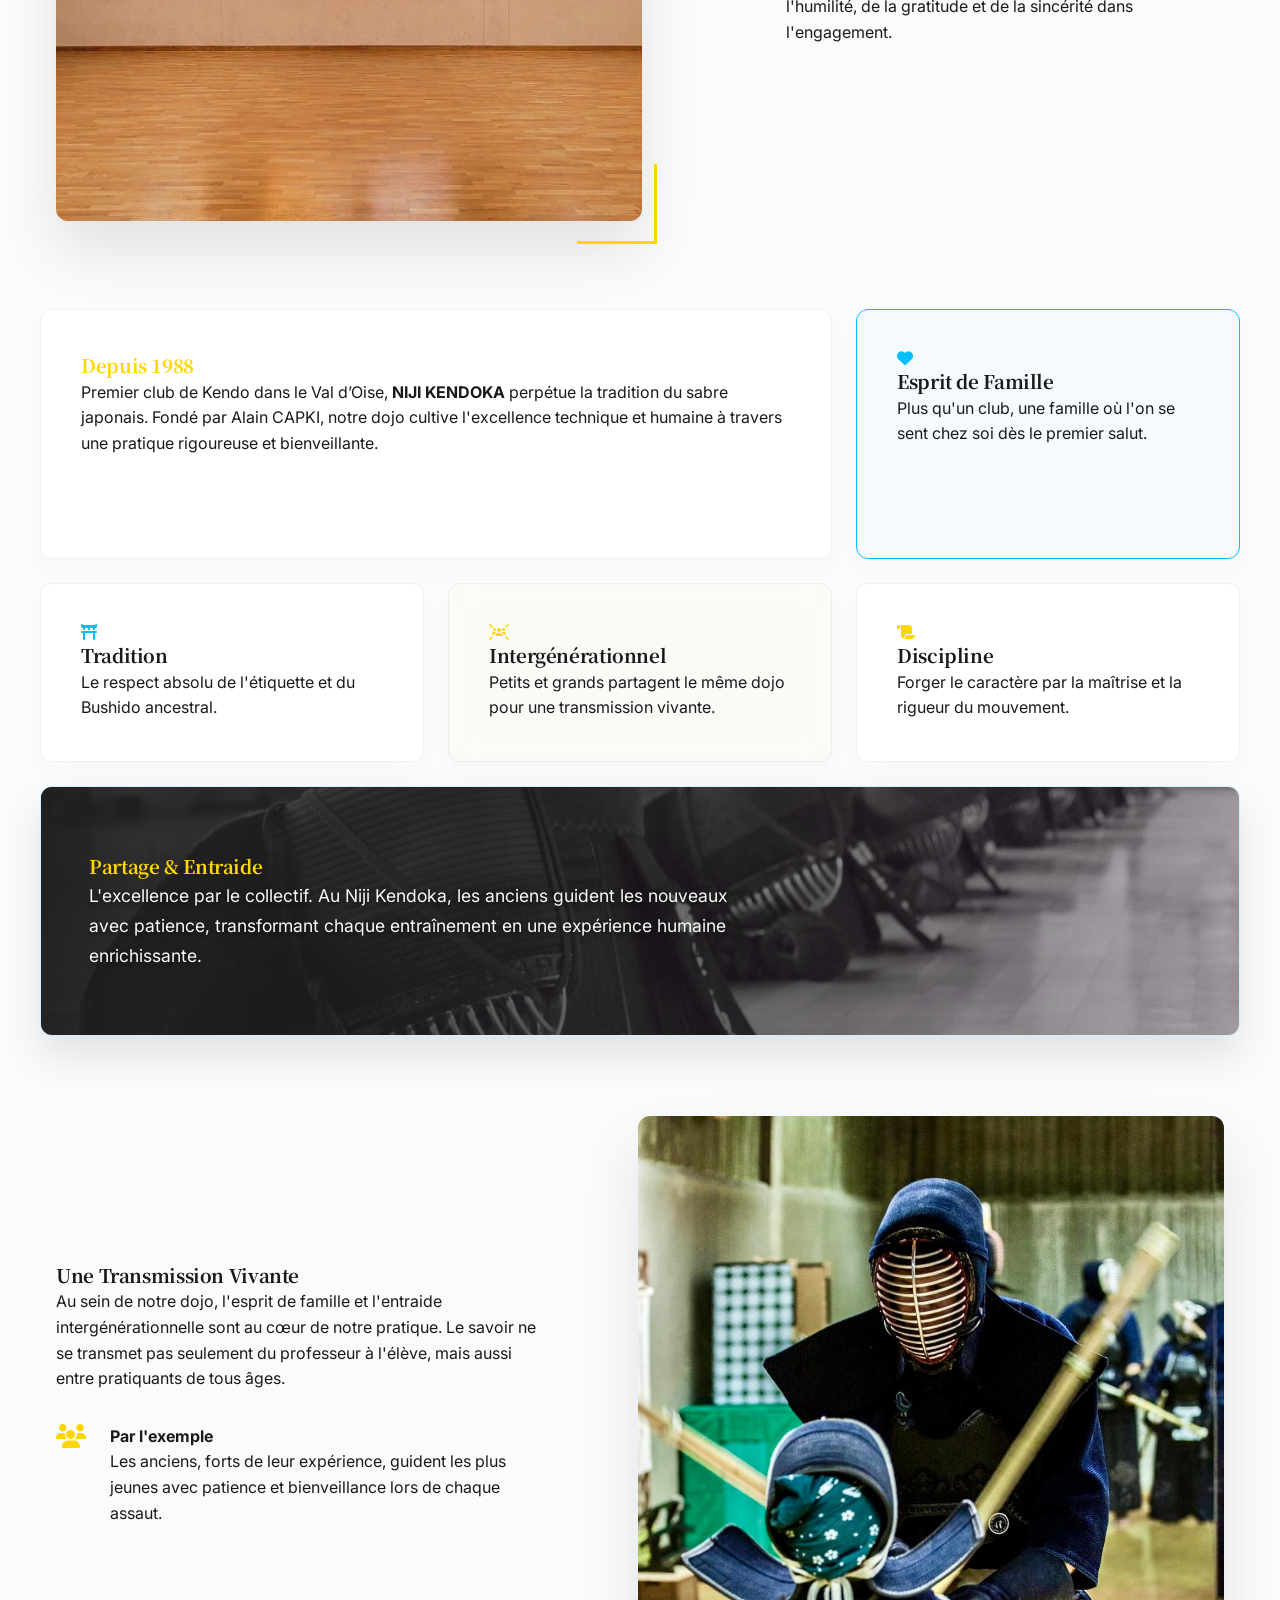
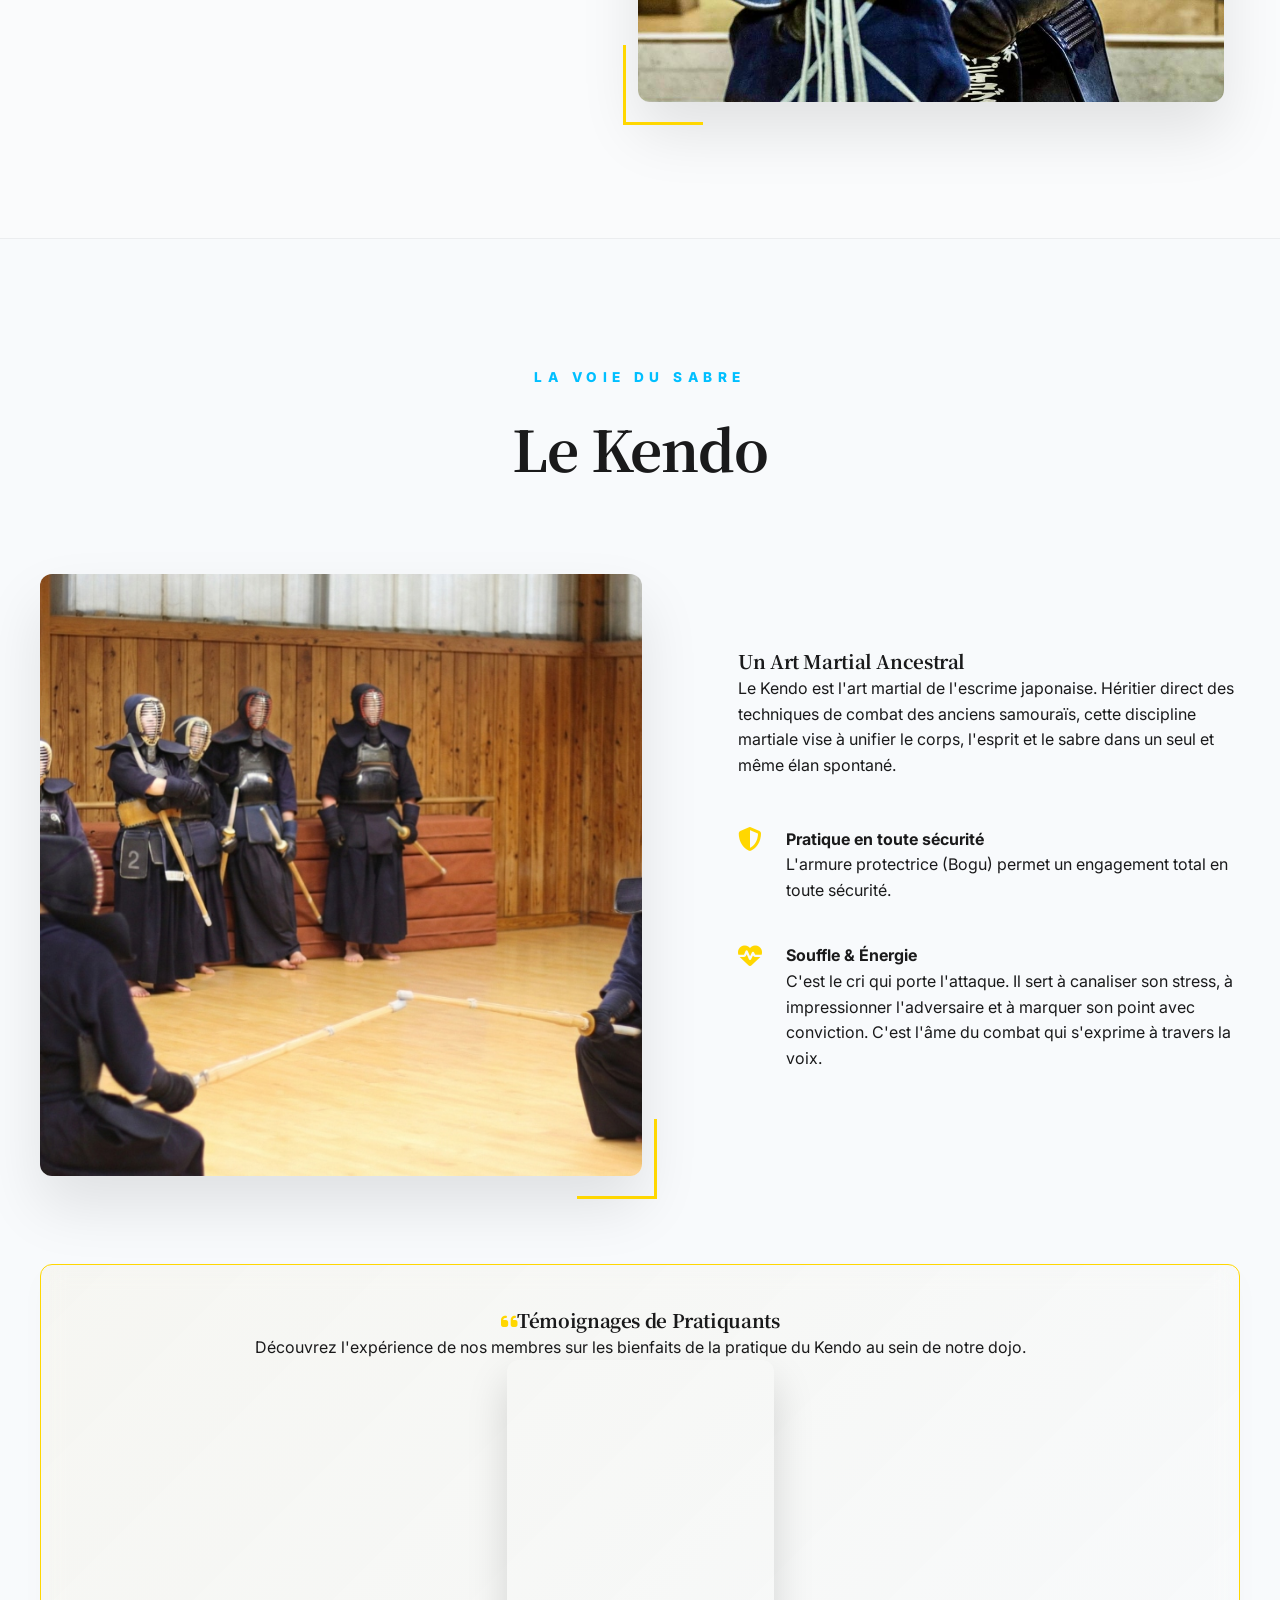
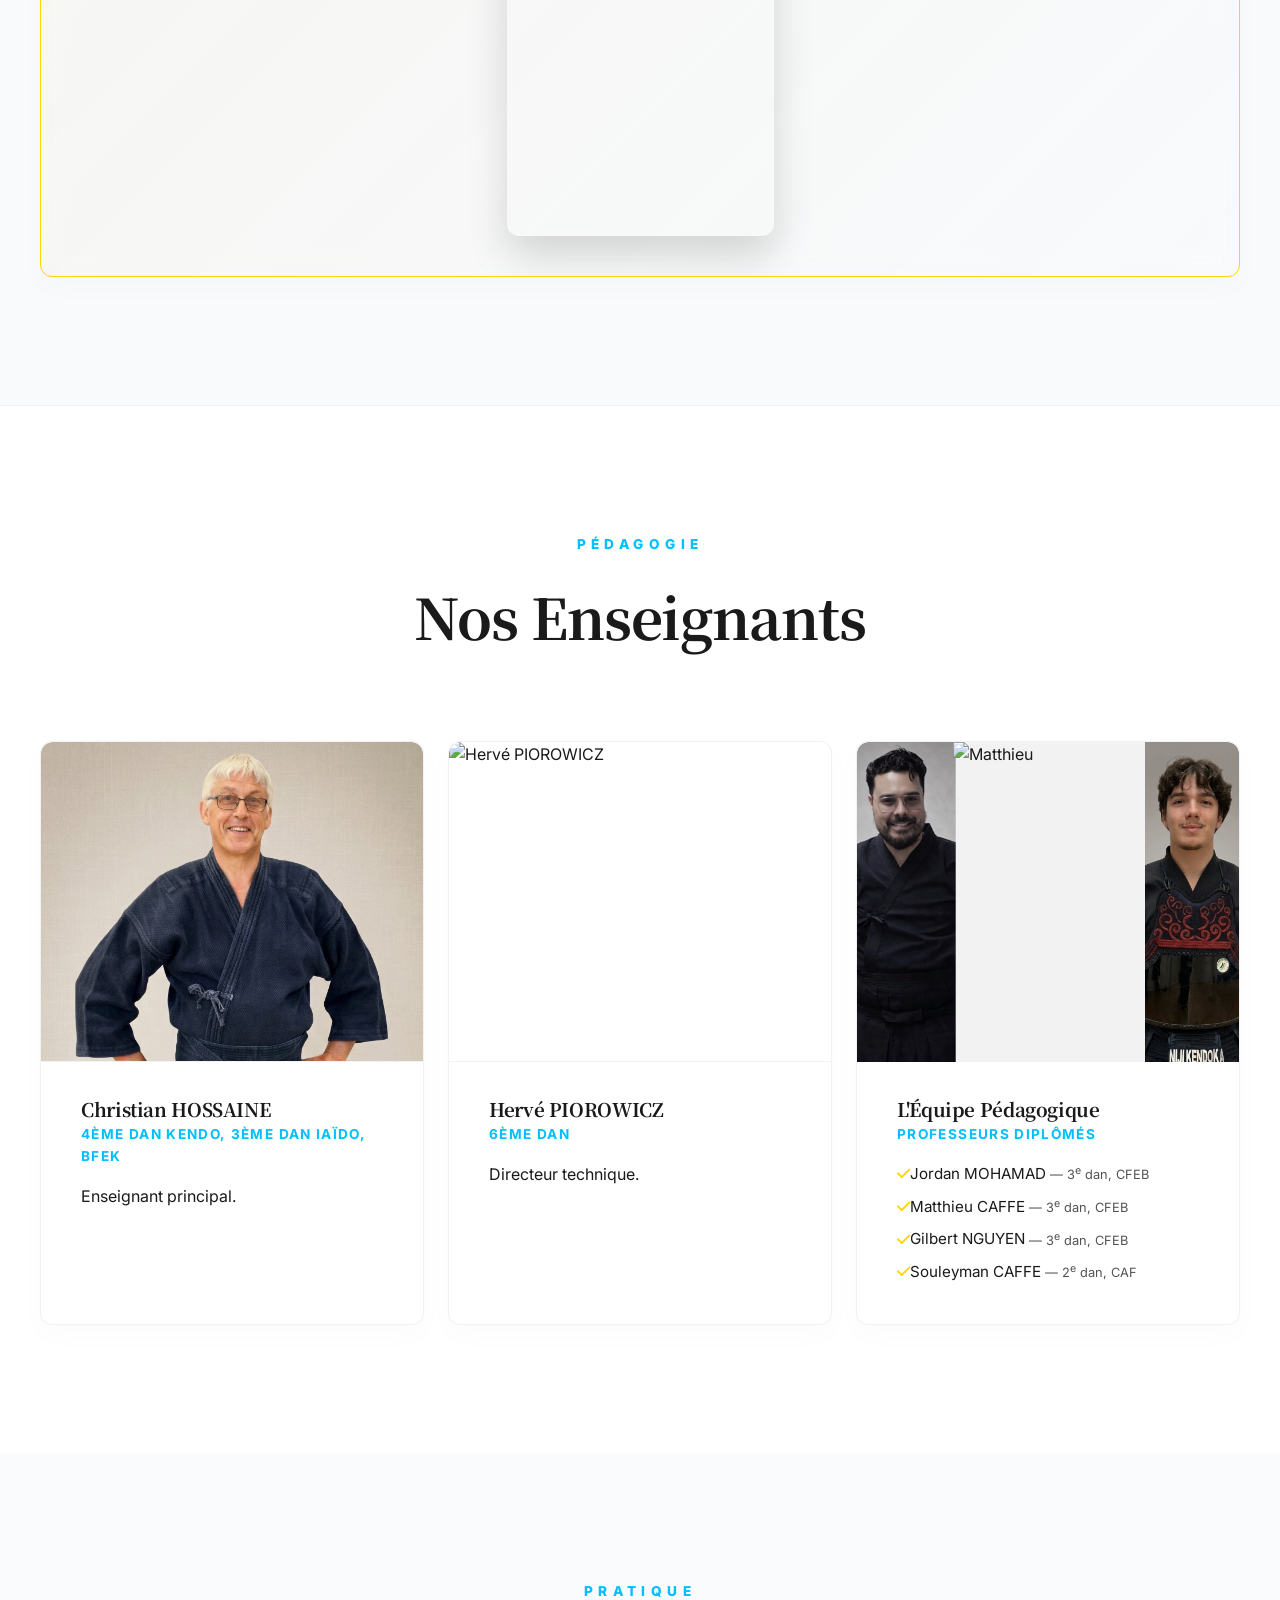
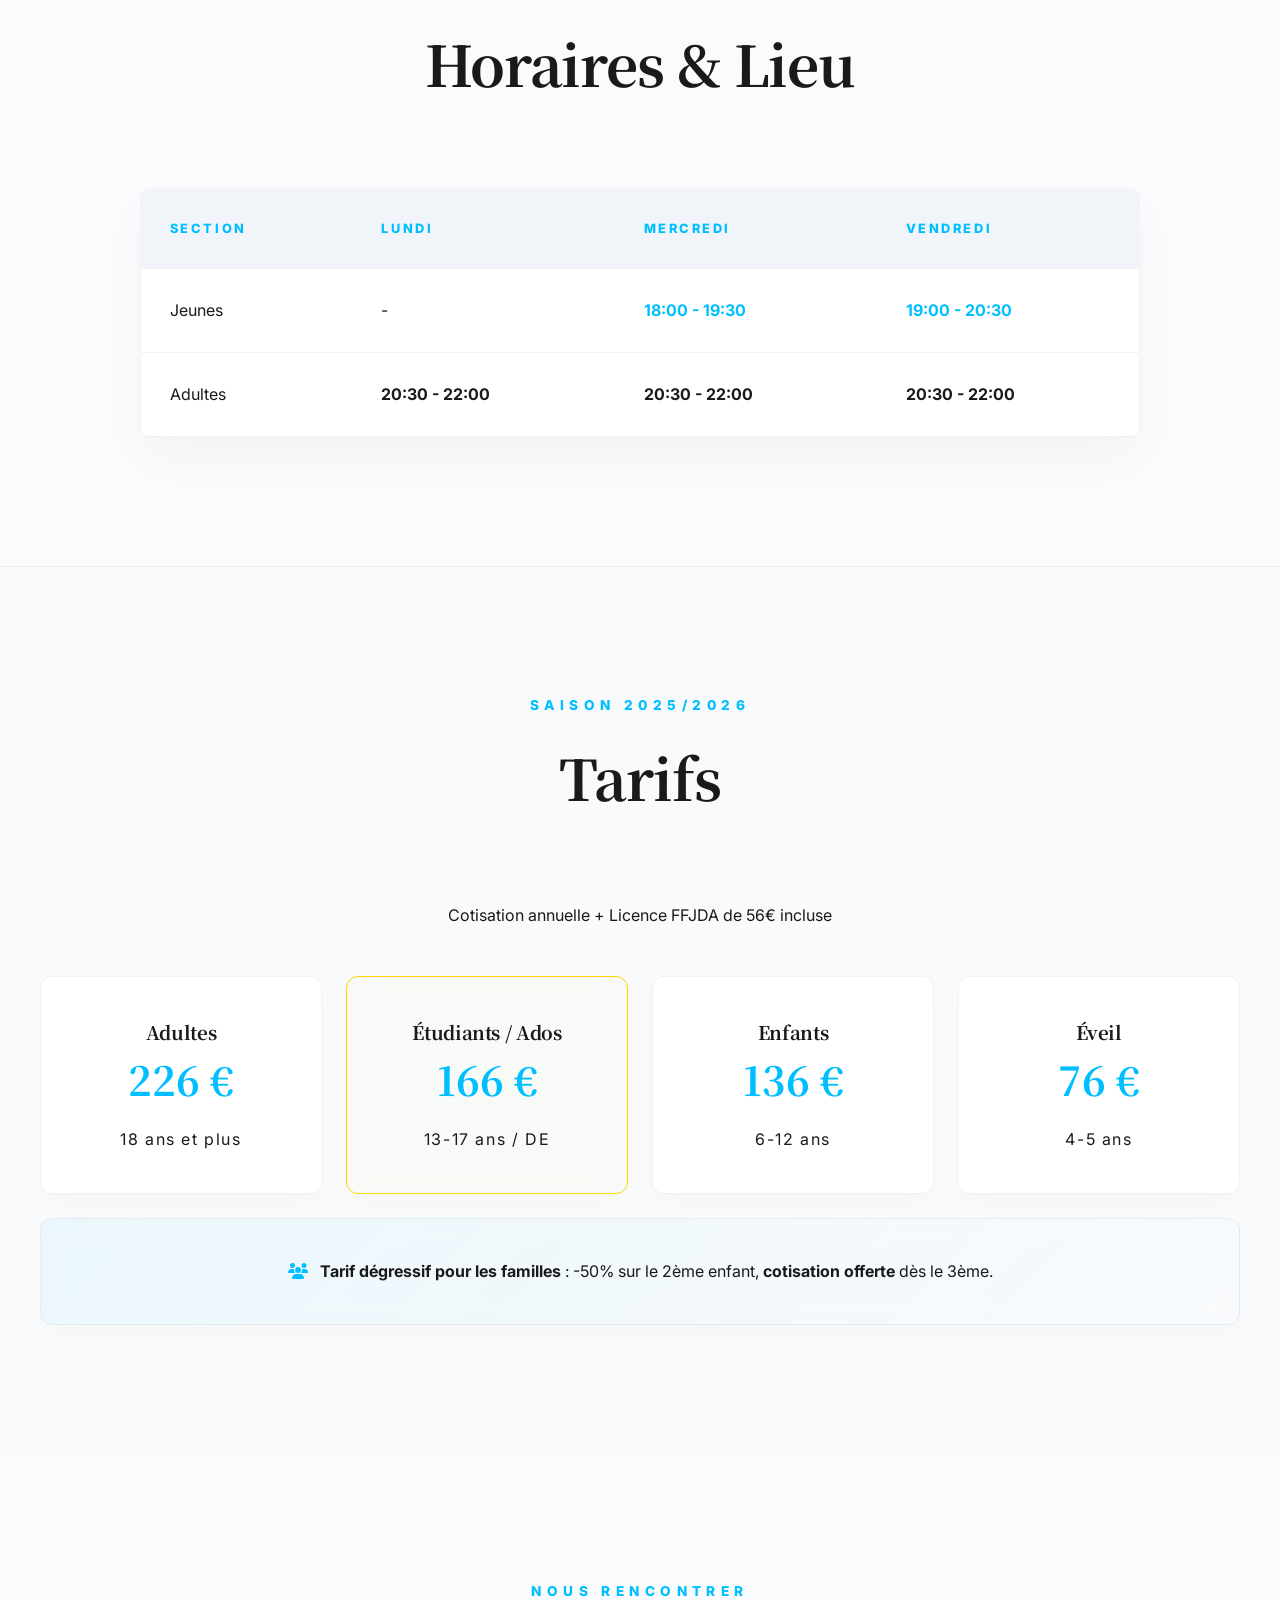
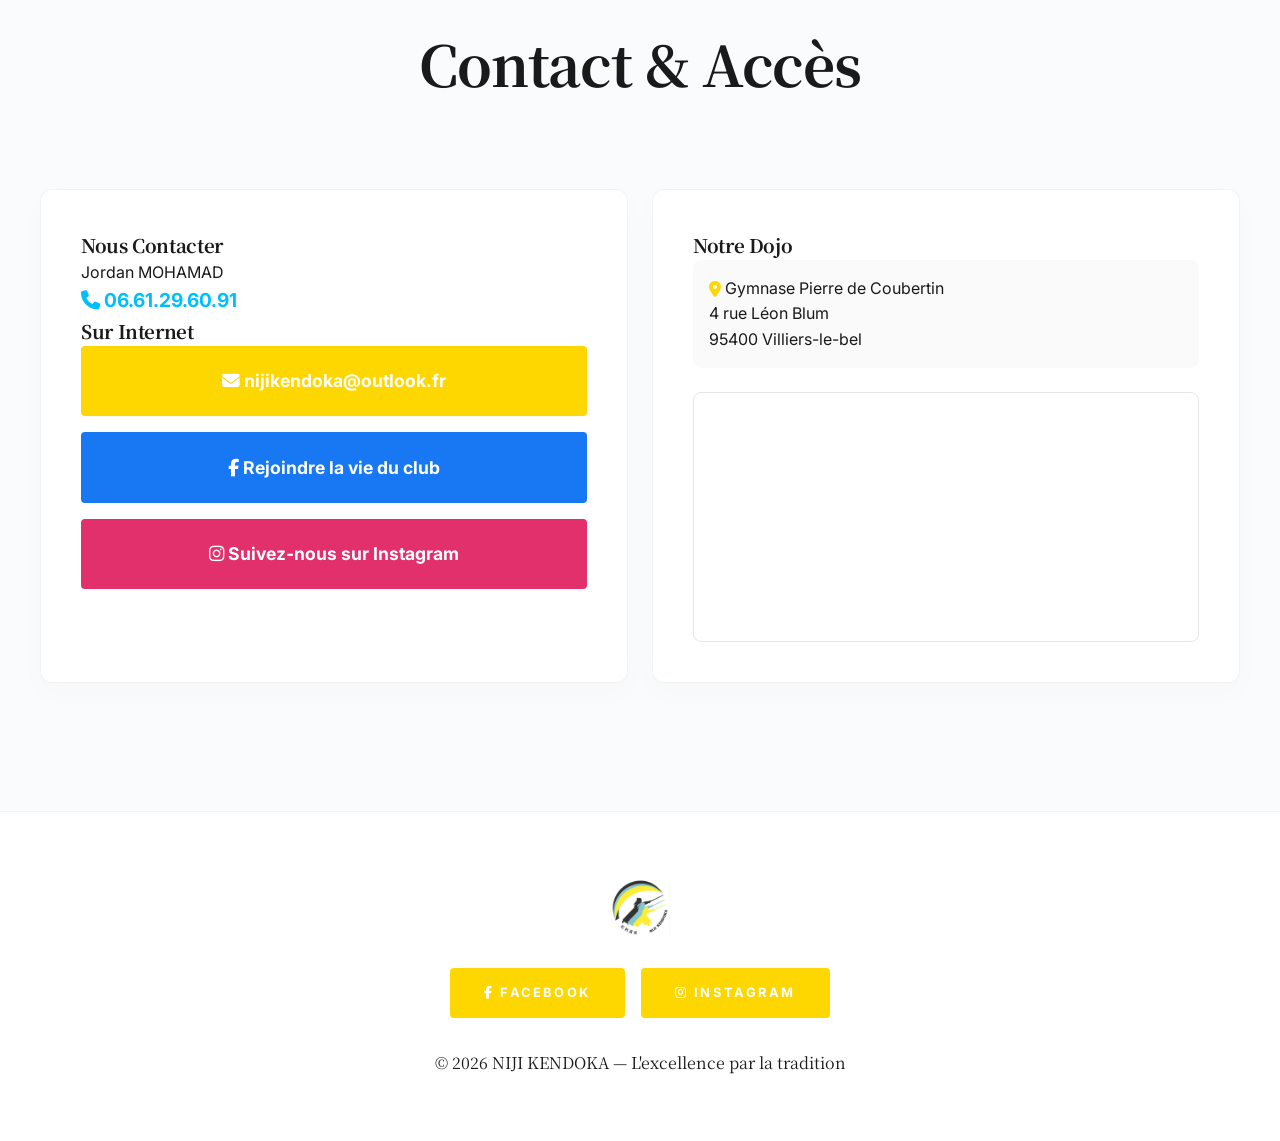
==== commit 25ace49d: "Ajout de Souleyman Caffe dans l'équipe pédagogique" ====
--- a/index.html
+++ b/index.html
@@ -248,19 +248,22 @@
                     <img src="images/matthieu.png" alt="Matthieu" class="team-photo-sm" style="object-position: 60% 20%;">
                     <img src="images/gilbert.png" alt="Gilbert" class="team-photo-sm"
                         style="transform: scale(1.1) translateY(-8%); transform-origin: center top;">
+                    <img src="images/souleyman.png" alt="Souleyman" class="team-photo-sm" style="object-position: center 20%;">
                 </div>
                 <h3 class="text-2xl font-bold mb-2">L'Équipe Pédagogique</h3>
                 <p
                     style="color: var(--color-secondary); font-weight: 700; margin-bottom: 1rem; text-transform: uppercase; font-size: 0.85rem; letter-spacing: 0.1em;">
-                    Professeurs diplômés - 3ème dan Kendo, CFEB
+                    Professeurs diplômés
                 </p>
                 <ul class="text-muted"
                     style="display: flex; flex-direction: column; gap: 0.5rem; list-style-type: none; padding: 0; font-size: 0.95rem;">
-                    <li><i class="fas fa-check text-xs mr-2" style="color: var(--color-primary);"></i>Jordan MOHAMAD
+                    <li><i class="fas fa-check text-xs mr-2" style="color: var(--color-primary);"></i>Jordan MOHAMAD <span style="font-size: 0.8rem; opacity: 0.75;">— 3<sup>e</sup> dan, CFEB</span>
                     </li>
-                    <li><i class="fas fa-check text-xs mr-2" style="color: var(--color-primary);"></i>Matthieu CAFFE
+                    <li><i class="fas fa-check text-xs mr-2" style="color: var(--color-primary);"></i>Matthieu CAFFE <span style="font-size: 0.8rem; opacity: 0.75;">— 3<sup>e</sup> dan, CFEB</span>
                     </li>
-                    <li><i class="fas fa-check text-xs mr-2" style="color: var(--color-primary);"></i>Gilbert NGUYEN
+                    <li><i class="fas fa-check text-xs mr-2" style="color: var(--color-primary);"></i>Gilbert NGUYEN <span style="font-size: 0.8rem; opacity: 0.75;">— 3<sup>e</sup> dan, CFEB</span>
+                    </li>
+                    <li><i class="fas fa-check text-xs mr-2" style="color: var(--color-primary);"></i>Souleyman CAFFE <span style="font-size: 0.8rem; opacity: 0.75;">— 2<sup>e</sup> dan, CAF</span>
                     </li>
                 </ul>
             </div>
--- a/styles_v2.css
+++ b/styles_v2.css
@@ -548,10 +548,10 @@
         overflow: hidden !important;
     }
 
-    /* Pedagogical Team specific: 3 photos always visible */
+    /* Pedagogical Team specific: 4 photos always visible */
     .team-images-container {
         display: grid !important;
-        grid-template-columns: repeat(3, 1fr) !important;
+        grid-template-columns: repeat(4, 1fr) !important;
         height: 180px !important;
         width: calc(100% + 3rem) !important;
         margin: -1.5rem -1.5rem 1.5rem -1.5rem !important;
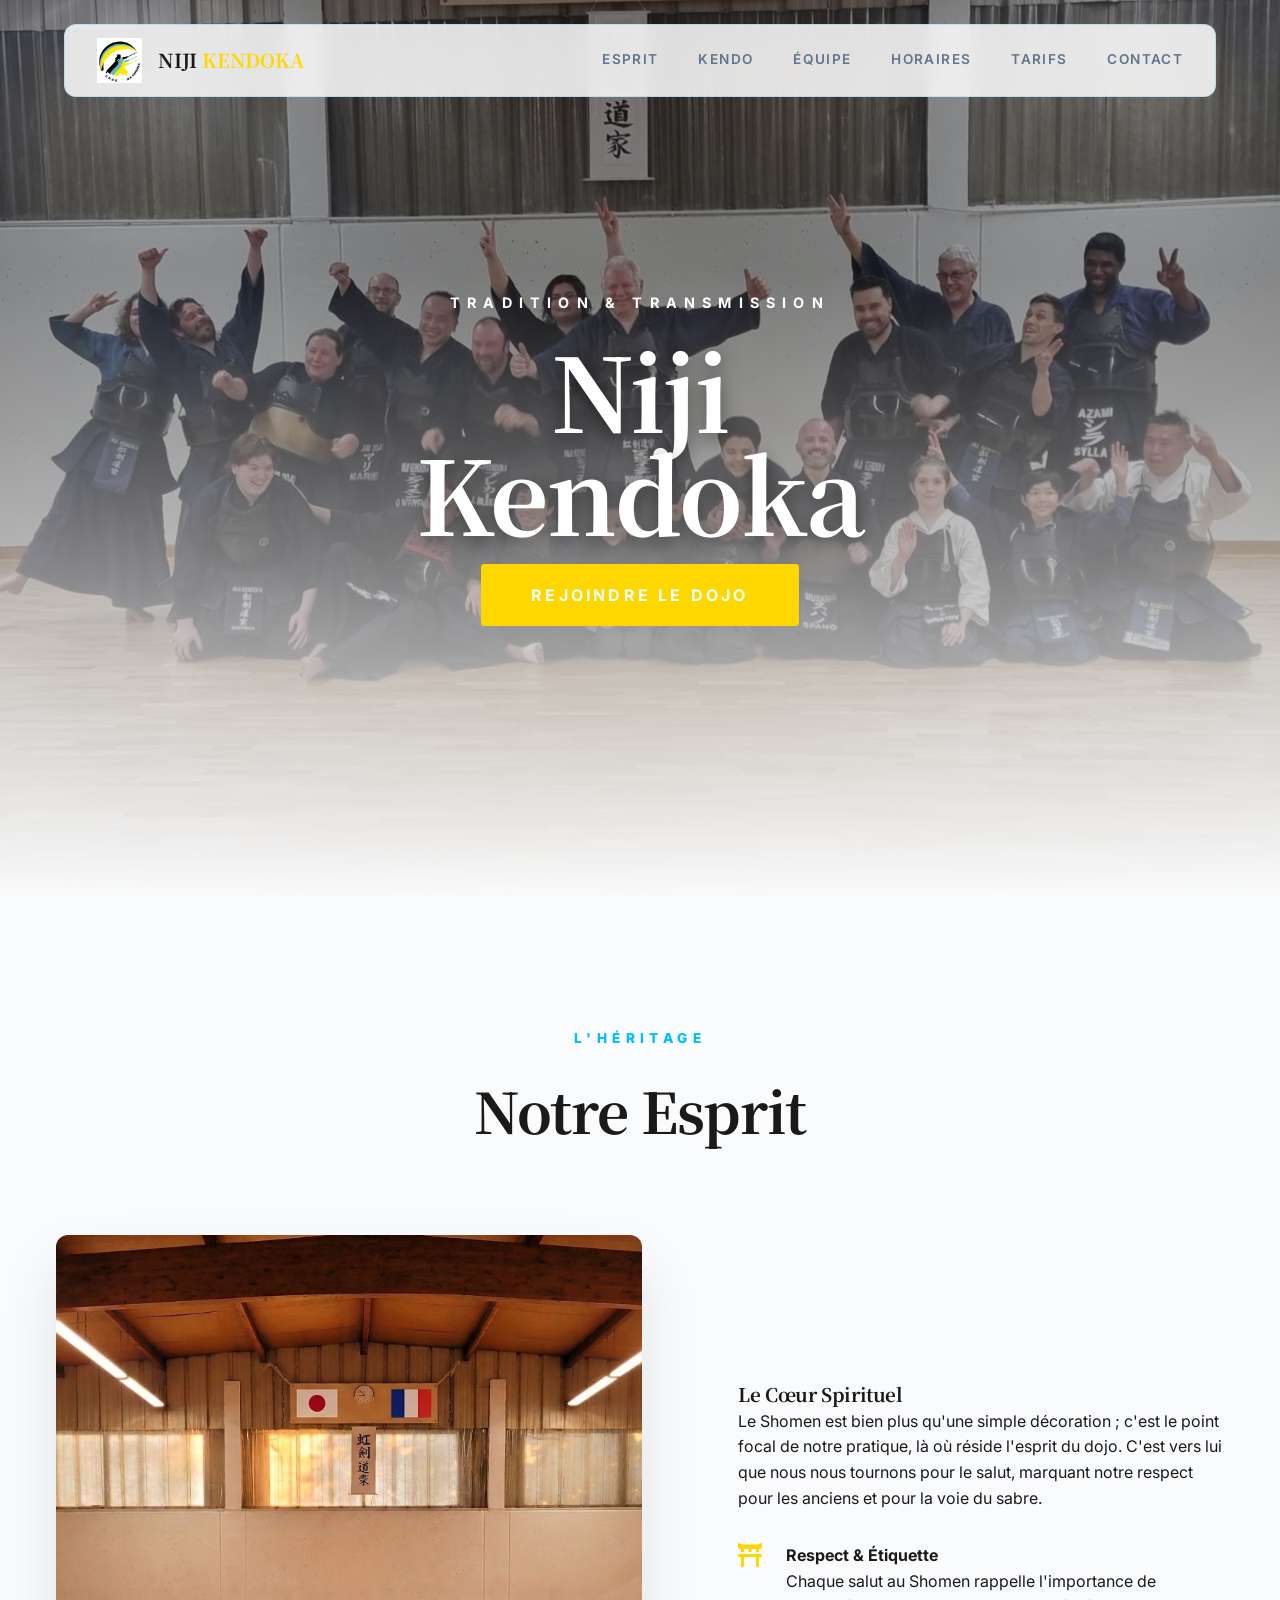
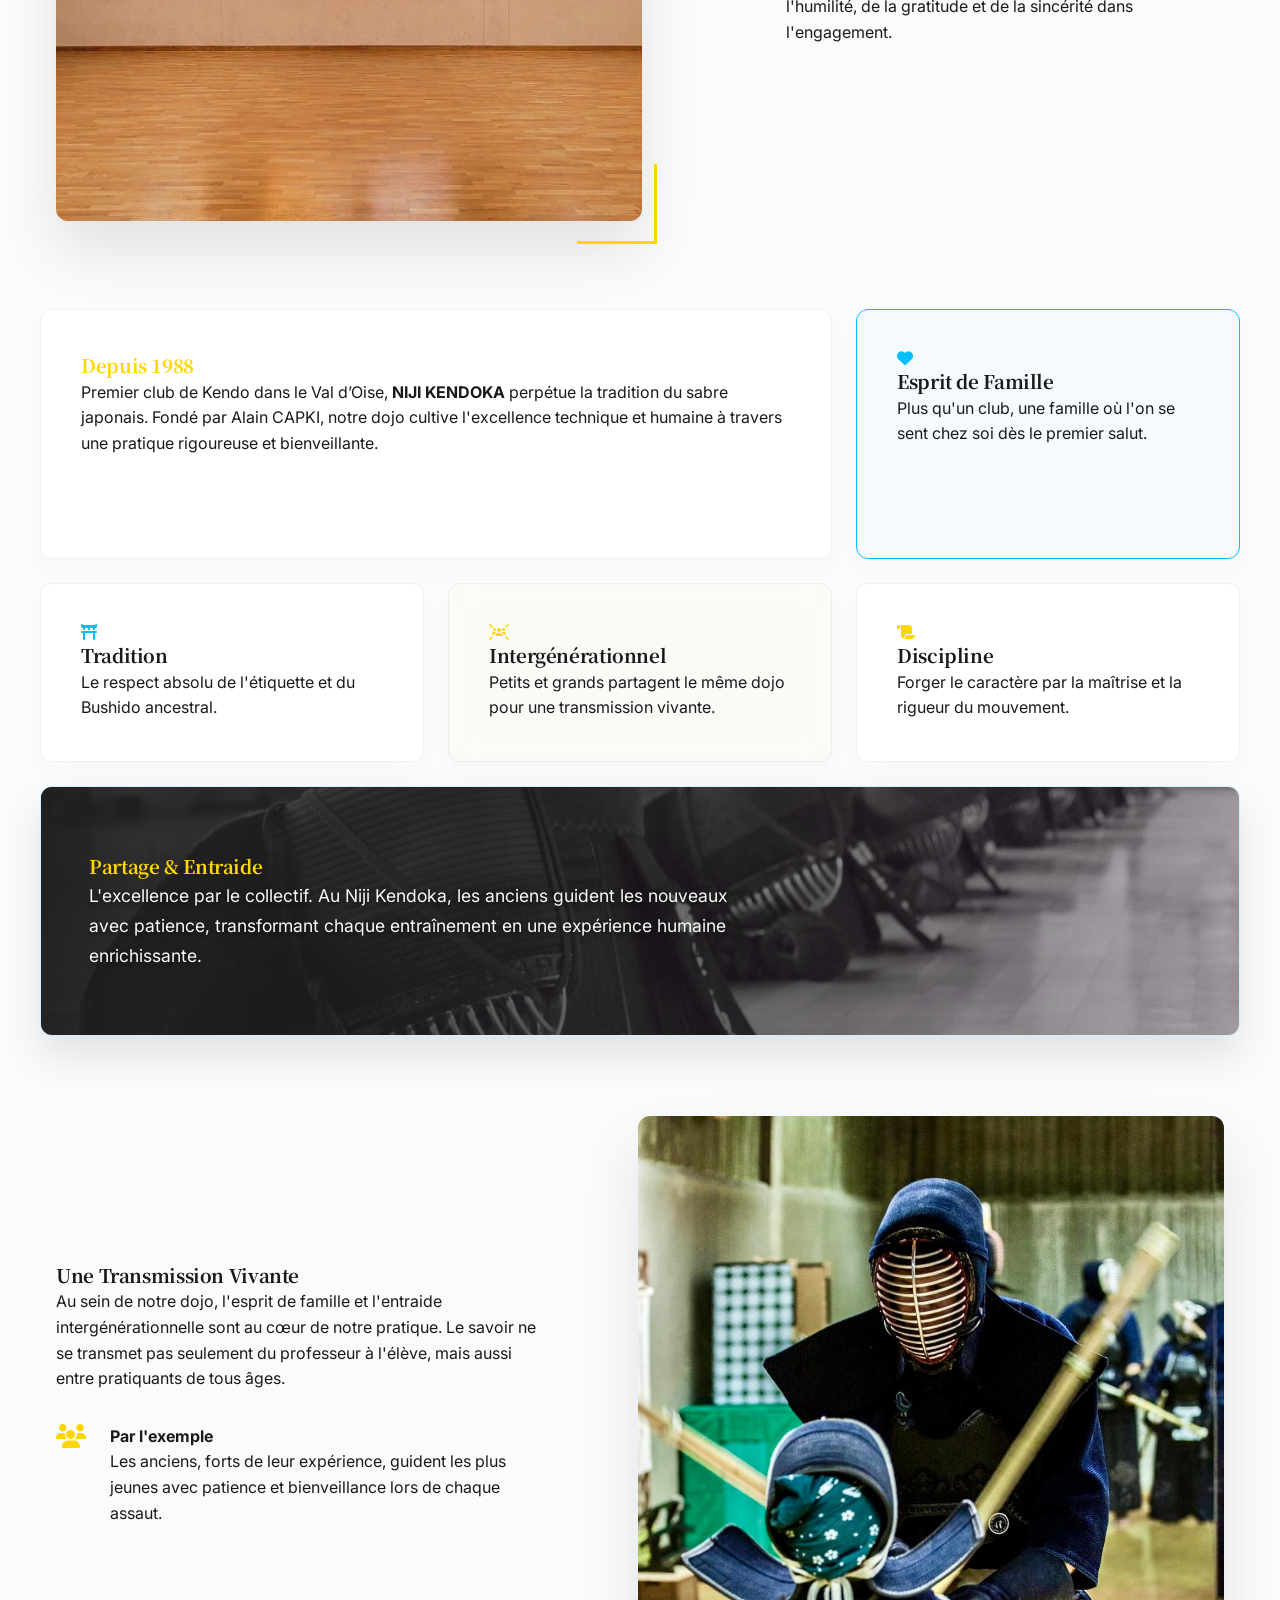
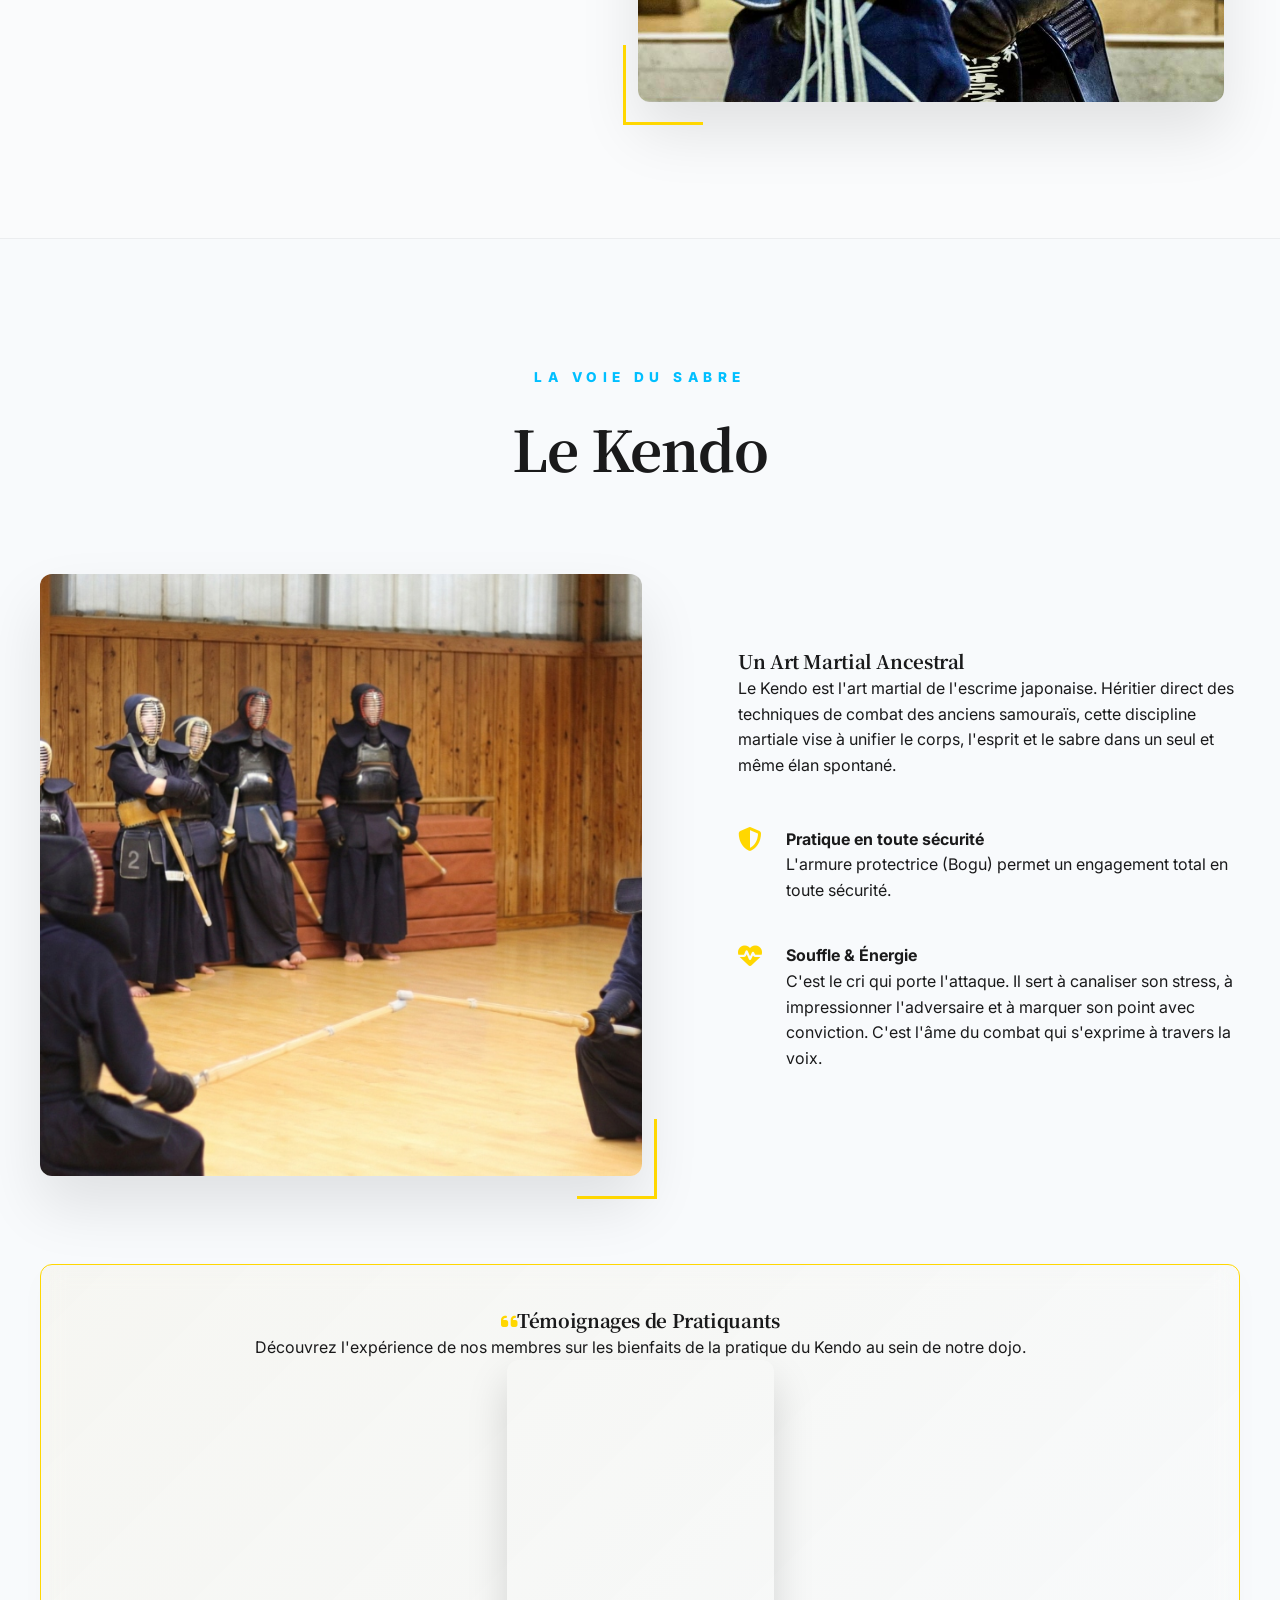
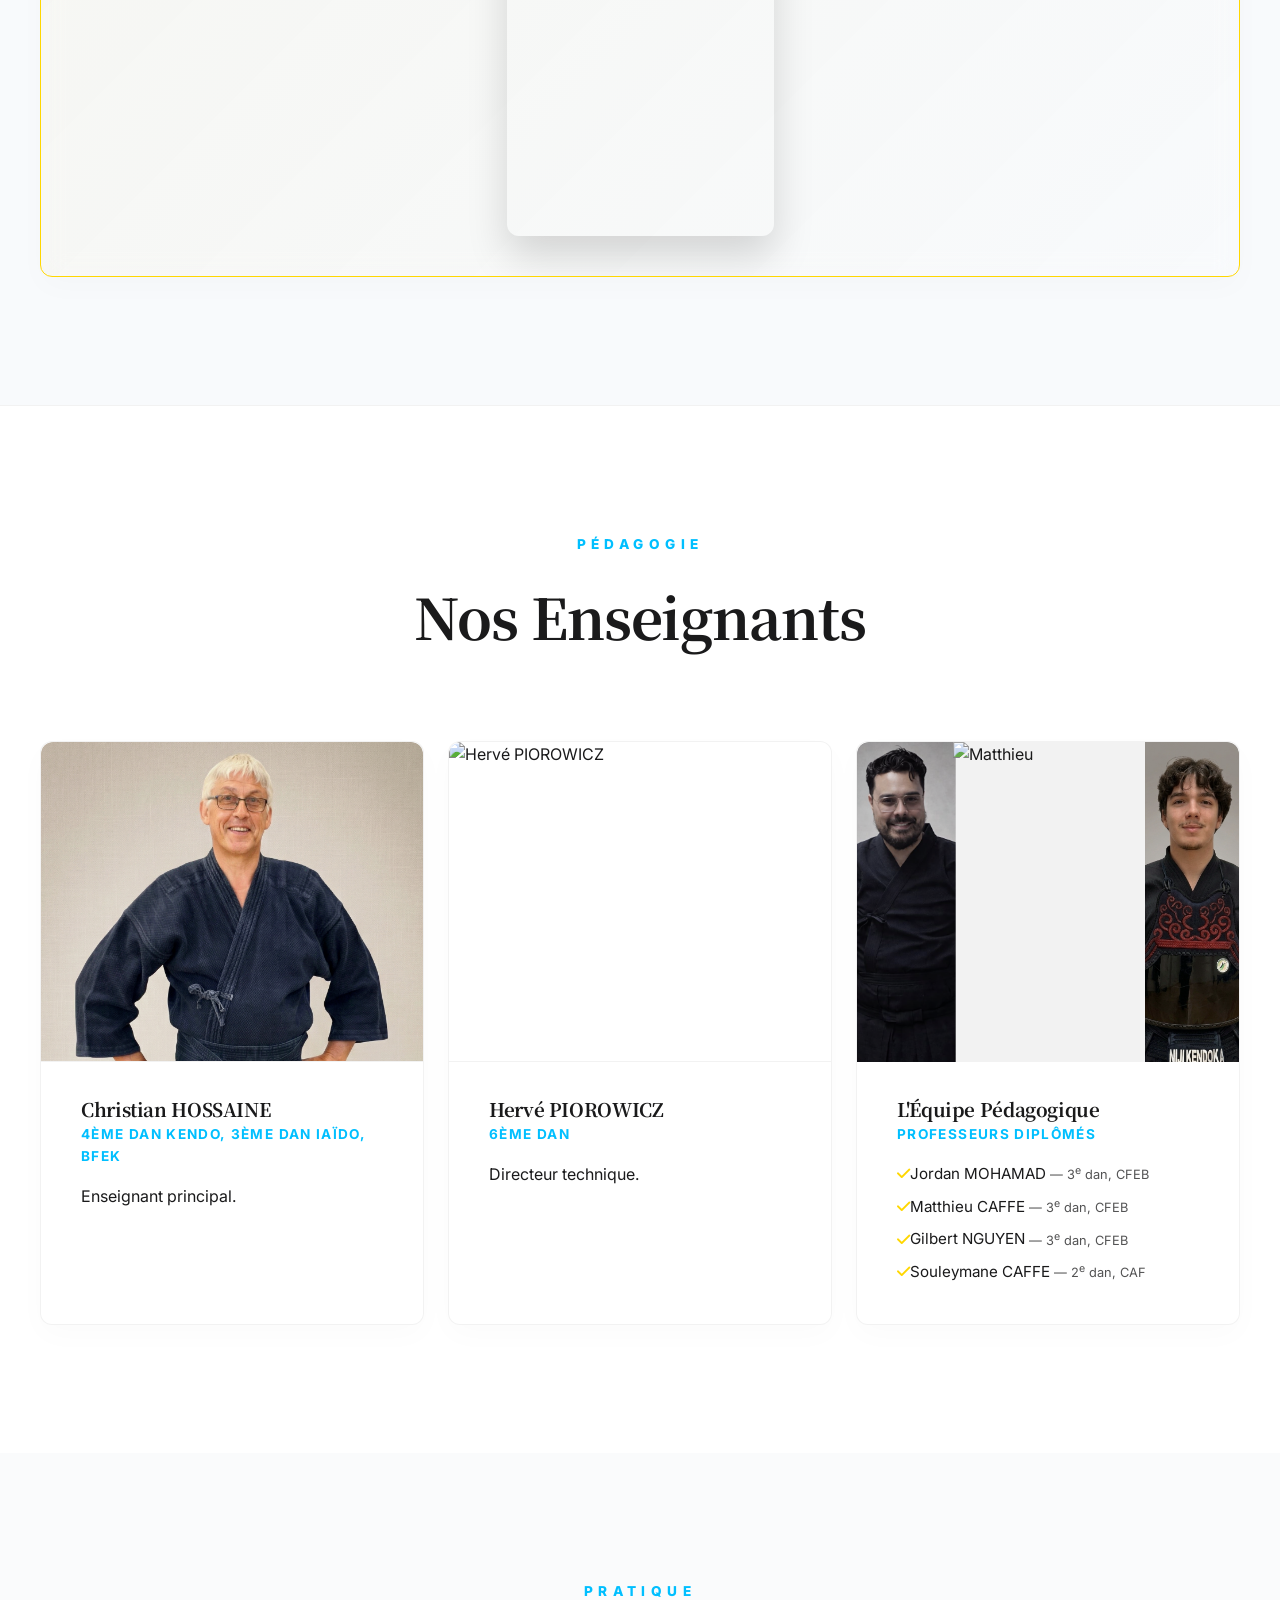
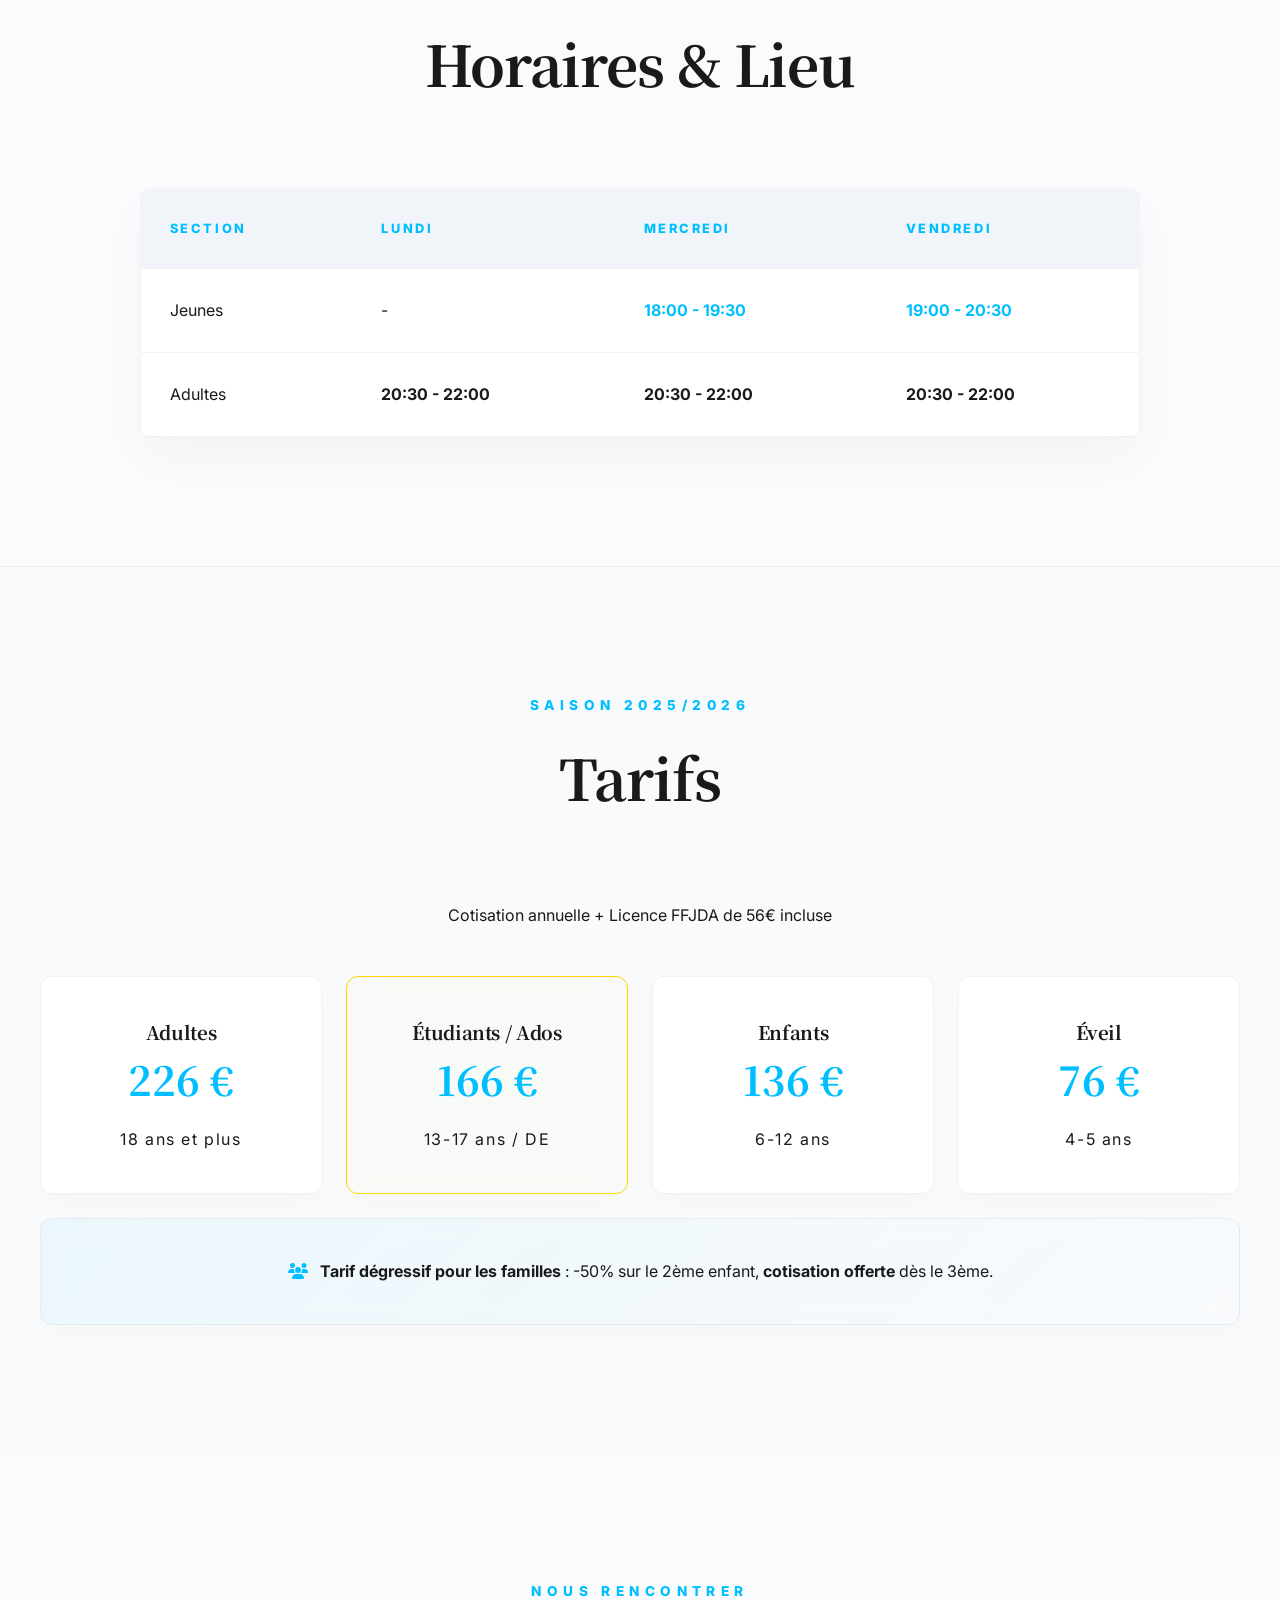
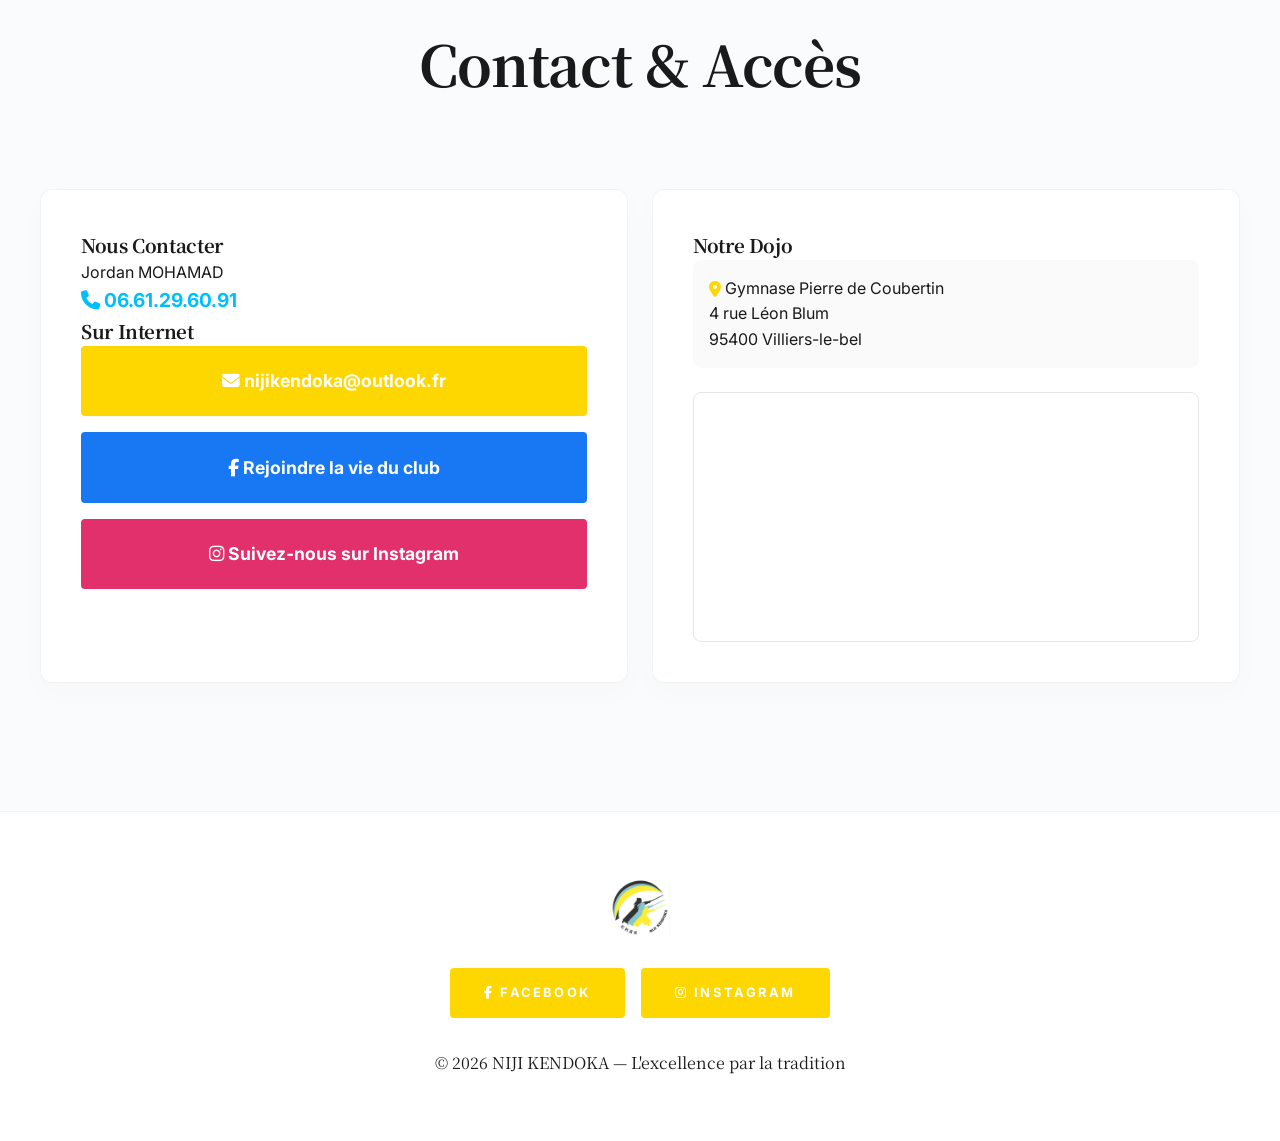
==== commit 490c3072: "Correction orthographe : Souleymane CAFFE" ====
--- a/index.html
+++ b/index.html
@@ -248,7 +248,7 @@
                     <img src="images/matthieu.png" alt="Matthieu" class="team-photo-sm" style="object-position: 60% 20%;">
                     <img src="images/gilbert.png" alt="Gilbert" class="team-photo-sm"
                         style="transform: scale(1.1) translateY(-8%); transform-origin: center top;">
-                    <img src="images/souleyman.png" alt="Souleyman" class="team-photo-sm" style="object-position: center 20%;">
+                    <img src="images/souleyman.png" alt="Souleymane" class="team-photo-sm" style="object-position: center 20%;">
                 </div>
                 <h3 class="text-2xl font-bold mb-2">L'Équipe Pédagogique</h3>
                 <p
@@ -263,7 +263,7 @@
                     </li>
                     <li><i class="fas fa-check text-xs mr-2" style="color: var(--color-primary);"></i>Gilbert NGUYEN <span style="font-size: 0.8rem; opacity: 0.75;">— 3<sup>e</sup> dan, CFEB</span>
                     </li>
-                    <li><i class="fas fa-check text-xs mr-2" style="color: var(--color-primary);"></i>Souleyman CAFFE <span style="font-size: 0.8rem; opacity: 0.75;">— 2<sup>e</sup> dan, CAF</span>
+                    <li><i class="fas fa-check text-xs mr-2" style="color: var(--color-primary);"></i>Souleymane CAFFE <span style="font-size: 0.8rem; opacity: 0.75;">— 2<sup>e</sup> dan, CAF</span>
                     </li>
                 </ul>
             </div>
